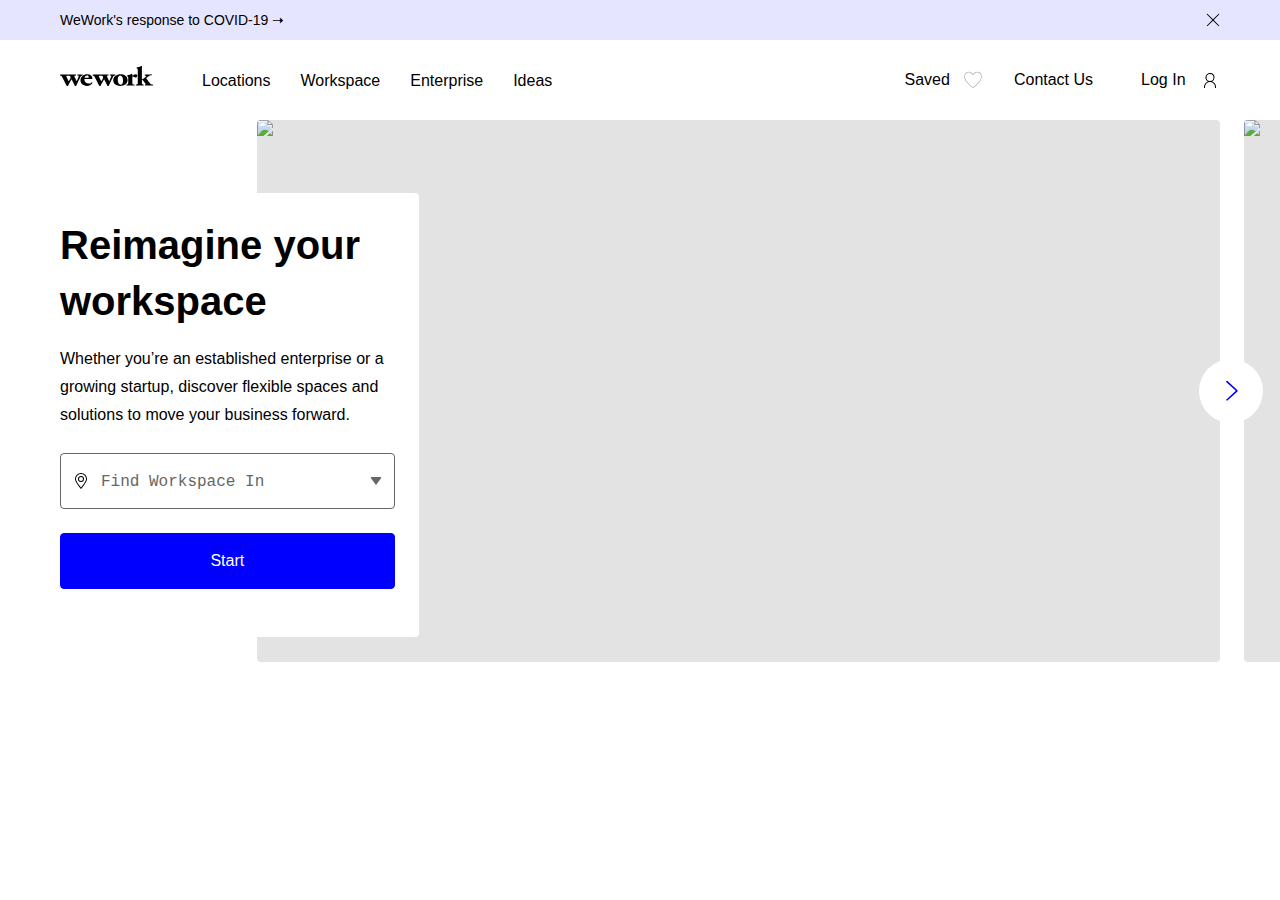
==== WeWork _ Office Space and Workspace Solutions.html @ 67d0de32 "Initial Website" ====
<!DOCTYPE html>
<html lang="en" class="page-home" text-direction="ltr">

<head>
  <meta http-equiv="Content-Type" content="text/html; charset=UTF-8">
  <meta name="viewport" content="width=device-width, initial-scale=1">
  <meta httpequiv="content-type" content="text/html">

  <script type="text/javascript" src="./WeWork _ Office Space and Workspace Solutions_files/9c71fe6a53"></script>
  <script type="text/javascript"
    src="./WeWork _ Office Space and Workspace Solutions_files/6667d5d3-56b1-4c5e-81d7-11186b289734(1)"></script>
  <script type="text/javascript" src="./WeWork _ Office Space and Workspace Solutions_files/get"></script>
  <script type="text/javascript" src="./WeWork _ Office Space and Workspace Solutions_files/optout_check"></script>
  <script async=""
    src="./WeWork _ Office Space and Workspace Solutions_files/controltag.js.0631b7d64dbbd3656a8b7368ad227a04"></script>
  <script async="" src="./WeWork _ Office Space and Workspace Solutions_files/insight.beta.min.js.download"></script>
  <script type="text/javascript" async=""
    src="./WeWork _ Office Space and Workspace Solutions_files/cool-2.1.15.min.js.download"></script>
  <script type="text/javascript" async="" src="./WeWork _ Office Space and Workspace Solutions_files/2618.js.download">
  </script>
  <script id="pdst-capture" async="" src="./WeWork _ Office Space and Workspace Solutions_files/ping.min.js.download">
  </script>
  <script type="text/javascript" async=""
    src="./WeWork _ Office Space and Workspace Solutions_files/6si.min.js.download"></script>
  <script async="" src="./WeWork _ Office Space and Workspace Solutions_files/uwt.js.download"></script>
  <script type="text/javascript" async=""
    src="./WeWork _ Office Space and Workspace Solutions_files/tfbnc9qz6.js.download"></script>
  <script type="text/javascript" async=""
    src="./WeWork _ Office Space and Workspace Solutions_files/insight.min.js.download"></script>
  <script type="text/javascript" async="" src="./WeWork _ Office Space and Workspace Solutions_files/f.txt"></script>
  <script type="text/javascript" async="" src="./WeWork _ Office Space and Workspace Solutions_files/f.txt"></script>
  <script async="" src="./WeWork _ Office Space and Workspace Solutions_files/fbevents.js.download"></script>
  <script type="text/javascript" async="" src="./WeWork _ Office Space and Workspace Solutions_files/js"></script>
  <script src="./WeWork _ Office Space and Workspace Solutions_files/nr-1184.min.js.download"></script>
  <script type="text/javascript" async=""
    src="./WeWork _ Office Space and Workspace Solutions_files/analytics.js.download"></script>
  <script async="" src="./WeWork _ Office Space and Workspace Solutions_files/prum.min.js.download"></script>
  <script type="text/javascript" async=""
    src="./WeWork _ Office Space and Workspace Solutions_files/heap-1897198508.js.download"></script>
  <script type="text/javascript" async="" src="./WeWork _ Office Space and Workspace Solutions_files/gtm.js.download">
  </script>
  <script type="text/javascript" async=""
    src="./WeWork _ Office Space and Workspace Solutions_files/analytics.min.js.download"></script>



  <title id="page-title">WeWork | Office Space and Workspace Solutions</title>


  <link rel="preload"
    href="./WeWork _ Office Space and Workspace Solutions_files/vendor.32354454c270b0e93800f8cf5870d78b.css" as="style">
  <link rel="preload"
    href="./WeWork _ Office Space and Workspace Solutions_files/application.147240f4df8afcdceb4a758000ca7f9c.css"
    as="style">

  <link rel="preload" href="./WeWork _ Office Space and Workspace Solutions_files/home.26e03b804525c16b943b.js.download"
    as="script">

  <link rel="preload" href="./WeWork _ Office Space and Workspace Solutions_files/apercu.css" as="style">
  <link rel="stylesheet" href="./WeWork _ Office Space and Workspace Solutions_files/apercu.css">

  <link rel="stylesheet" href="./WeWork _ Office Space and Workspace Solutions_files/apercu_mono.css">

  <link rel="stylesheet"
    href="./WeWork _ Office Space and Workspace Solutions_files/vendor.32354454c270b0e93800f8cf5870d78b.css">
  <link rel="stylesheet"
    href="./WeWork _ Office Space and Workspace Solutions_files/application.147240f4df8afcdceb4a758000ca7f9c.css">




  <link rel="apple-touch-icon" sizes="180x180"
    href="https://www.wework.com/vanilla-assets/images/apple_touch_icon.22b97c05ab8f83925f26fd681780d3c5.png">
  <link rel="icon" type="image/png" sizes="32x32"
    href="https://www.wework.com/vanilla-assets/images/favicon_32x32.f434571ec08481de859935133e6dd69b.png">
  <link rel="icon" type="image/png" sizes="16x16"
    href="https://www.wework.com/vanilla-assets/images/favicon_16x16.325bf6c9ca38a43ed02c94db55ef7b8c.png">
  <link rel="mask-icon"
    href="https://www.wework.com/vanilla-assets/images/safari_pinned_tab.084c7f556baf8566b201d174761d545e.svg"
    color="#000">



  <script>
    (function () {

      function getCountryCode(cb) {

        var xhr = new XMLHttpRequest();

        function handleStateChange() {
          if (xhr.readyState == XMLHttpRequest.DONE) {
            cb(xhr.getResponseHeader('GeoIP-Country-Code') || 'US');
          }
        }

        xhr.open('HEAD', '/');
        xhr.onreadystatechange = handleStateChange;
        xhr.send();
      }

      function getCookieValue(name) {
        var match = document.cookie.match(new RegExp('(^| )' + name + '=([^;]+)'));
        if (match) {
          return match[2];
        }
        return null;
      }

      var userId = getCookieValue('__we_bucket_id') || 'dev';

      var requestId = getCookieValue('__we_request_id') || 'dev_request';

      window.analyticsGlobals = window.analyticsGlobals || {};
      window.analyticsGlobals.userId = userId;
      window.analyticsGlobals.requestId = requestId;
      window.analyticsGlobals.appVersion = "7.0.0";

      var base64SegmentKey = window.btoa("h9Z4ewnWf83L60TdwjeJcDW8mFBKnbZO:");

      var countryCode = 'US';

      var makeSegmentTrackCall = function (data) {
        var payload = data || {};

        var url = 'https://api.segment.io/v1/track';

        payload.timestamp = (new Date()).toISOString();

        payload.integrations = {
          Heap: true,
        }

        if (payload.properties) {
          payload.properties.app_version = "7.0.0";
          payload.properties.app_name = "vanilla";
          payload.properties.path = window.location.pathname;
          payload.properties.url = window.location.href;
          payload.properties.experiments =
            "&#x3D;control; select1_2&#x3D;2; buildings_near_me&#x3D;2; buttonColor&#x3D;2; dynamicProduct&#x3D;2; enterprisePageUpdates&#x3D;2; hidePricingSection&#x3D;2; howTomorrowWorks&#x3D;2; interactiveFloorplan&#x3D;control; marketHeader&#x3D;2; marketPageVsOfficeSpacePage&#x3D;2; marketing_assets&#x3D;2; newCheckoutWeMembership&#x3D;2; newCheckoutFlowMaintenance&#x3D;1; newSearchCards&#x3D;1; onDemandLink&#x3D;2; productDetailsPages&#x3D;1; saveButton&#x3D;2; searchPage&#x3D;2; self_serve&#x3D;2; siloPageLinking&#x3D;2; stickerShock&#x3D;control; vanillaSelfServe&#x3D;2; virtual_tour_engagement_v2&#x3D;1";
          payload.properties.request_id = requestId;
          payload.properties.device_type = "Desktop";
          payload.properties.country_code = countryCode;
        }

        payload.userId = userId;

        var xhr = new XMLHttpRequest();

        function handleStateChange() {
          if (xhr.readyState == XMLHttpRequest.DONE) {
            if (xhr.status === 200) {
              // success
            } else {
              // failure
            }
          }
        }

        xhr.open('POST', url);
        xhr.setRequestHeader('Content-Type', 'application/json;charset=UTF-8');
        xhr.setRequestHeader('Authorization', 'Basic ' + base64SegmentKey);
        xhr.onreadystatechange = handleStateChange;
        xhr.send(JSON.stringify(payload));
      }

      var perfTiming = window.performance.timing;

      function makeTimingCalls(country) {
        countryCode = country;

        makeSegmentTrackCall({
          event: 'Timing Early',
          properties: {
            timingAppcacheTime: perfTiming.domainLookupStart - perfTiming.fetchStart,
            timingConnectEnd: perfTiming.connectEnd,
            timingConnectStart: perfTiming.connectStart,
            timingConnectTime: perfTiming.connectEnd - perfTiming.connectStart,
            timingDomainLookupEnd: perfTiming.domainLookupEnd,
            timingDomainLookupStart: perfTiming.domainLookupStart,
            timingFetchStart: perfTiming.fetchStart,
            timingLookupDomainTime: perfTiming.domainLookupEnd - perfTiming.domainLookupStart,
            timingNavigationStart: perfTiming.navigationStart,
            timingReadyStart: perfTiming.fetchStart - perfTiming.navigationStart,
            timingRedirectEnd: perfTiming.redirectEnd,
            timingRedirectStart: perfTiming.redirectStart,
            timingRedirectTime: perfTiming.redirectEnd - perfTiming.redirectStart,
            timingRequestStart: perfTiming.requestStart,
            timingRequestTime: perfTiming.responseEnd - perfTiming.requestStart,
            timingResponseEnd: perfTiming.responseEnd,
            timingResponseStart: perfTiming.responseStart,
            timingSecureConnectionStart: perfTiming.secureConnectionStart,
          }
        })

        function handleDocumentLoading() {
          makeSegmentTrackCall({
            event: 'Timing Early',
            properties: {
              timingDomLoading: perfTiming.domLoading,
            }
          });
        }

        function handleDocumentComplete() {
          var domReadyTime = perfTiming.domComplete - perfTiming.domInteractive;
          makeSegmentTrackCall({
            event: 'Timing Early',
            properties: {
              timingDomReadyTime: domReadyTime,
              timingDomComplete: perfTiming.domComplete,
            }
          });
        }

        function handleDocumentInteractive() {
          var initDomTreeTime = perfTiming.domInteractive - perfTiming.responseEnd;
          makeSegmentTrackCall({
            event: 'Timing Early',
            properties: {
              timingDomInteractive: perfTiming.domInteractive,
              timingInitDomTree: initDomTreeTime,
            }
          });
        }

        function handleLoadEvent() {
          makeSegmentTrackCall({
            event: 'Timing Early',
            properties: {
              timingLoadEventStart: perfTiming.loadEventStart,
            }
          });
        }

        function handleLoadEventEnd() {
          var loadTime = perfTiming.loadEventEnd - perfTiming.fetchStart;
          var loadEventTime = perfTiming.loadEventEnd - perfTiming.loadEventStart;
          makeSegmentTrackCall({
            event: 'Timing Early',
            properties: {
              timingLoadTime: loadTime,
              timingLoadEventTime: loadEventTime,
              timingLoadEventEnd: perfTiming.loadEventEnd,
            }
          });
        }

        function handleDOMContentLoaded() {
          makeSegmentTrackCall({
            event: 'Timing Early',
            properties: {
              timingDomContentLoadedEventStart: perfTiming.domContentLoadedEventStart,
            }
          });
          setTimeout(function () {
            makeSegmentTrackCall({
              event: 'Timing Early',
              properties: {
                timingDomContentLoadedEventEnd: perfTiming.domContentLoadedEventEnd,
              }
            });
          })
        }

        function handleUnloadEvent() {
          makeSegmentTrackCall({
            event: 'Timing Early',
            properties: {
              timingUnloadEventStart: perfTiming.unloadEventStart,
            }
          });
        }

        function handleUnloadEventEnd() {
          makeSegmentTrackCall({
            event: 'Timing Early',
            properties: {
              timingUnloadEventEnd: perfTiming.unloadEventEnd,
              timingUnloadEventTime: perfTiming.unloadEventEnd - perfTiming.unloadEventStart,
            }
          });
        }
      }
      getCountryCode(makeTimingCalls);


    })();
  </script>

  <script type="text/javascript">
    ! function () {
      var analytics = window.analytics = window.analytics || [];
      if (!analytics.initialize)
        if (analytics.invoked) window.console && console.error && console.error("Segment snippet included twice.");
        else {
          analytics.invoked = !0;
          analytics.methods = ["trackSubmit", "trackClick", "trackLink", "trackForm", "pageview", "identify", "reset",
            "group", "track", "ready", "alias", "debug", "page", "once", "off", "on"
          ];
          analytics.factory = function (t) {
            return function () {
              var e = Array.prototype.slice.call(arguments);
              e.unshift(t);
              analytics.push(e);
              return analytics
            }
          };
          for (var t = 0; t < analytics.methods.length; t++) {
            var e = analytics.methods[t];
            analytics[e] = analytics.factory(e)
          }
          analytics.load = function (t, e) {
            var n = document.createElement("script");
            n.type = "text/javascript";
            n.async = !0;
            n.src = "https://cdn.segment.com/analytics.js/v1/" + t + "/analytics.min.js";
            var a = document.getElementsByTagName("script")[0];
            a.parentNode.insertBefore(n, a);
            analytics._loadOptions = e
          };
          analytics.SNIPPET_VERSION = "4.1.0";
          analytics.load(window.clientSideInjectionVars.segmentKey);
        }
    }();
  </script>

  <script src="./WeWork _ Office Space and Workspace Solutions_files/index.js.download" defer=""></script>
  <script src="./WeWork _ Office Space and Workspace Solutions_files/home.26e03b804525c16b943b.js.download" defer="">
  </script>


  <script async="" src="./WeWork _ Office Space and Workspace Solutions_files/hotjar-10122.js.download"></script>
  <script charset="utf-8"
    src="./WeWork _ Office Space and Workspace Solutions_files/vendors_access-memberships-main_acquisition-main_all_access-main_awareness-main_brokers-main_buildin_2b76c9bf.9b8f73af91b6877f72cd.chunk.js.download">
  </script>
  <script charset="utf-8"
    src="./WeWork _ Office Space and Workspace Solutions_files/vendors_all_access-main_building-main_enterprise-main_home-main_host-event-main_mission-main_partner_05687d31.d1c18319952462d97566.chunk.js.download">
  </script>
  <script charset="utf-8"
    src="./WeWork _ Office Space and Workspace Solutions_files/vendors_checkout-main_home-main.c6950e7253cf067a41c6.chunk.js.download">
  </script>
  <script charset="utf-8"
    src="./WeWork _ Office Space and Workspace Solutions_files/access-memberships-main_acquisition-main_all_access-main_awareness-main_brokers-main_coming-soon-mai_8ed1ce08.7fc1d2dc5c2920be425a.chunk.js.download">
  </script>
  <script charset="utf-8"
    src="./WeWork _ Office Space and Workspace Solutions_files/home-main.dc56dd9d2d0e8a388609.chunk.js.download">
  </script>
  <script async="" src="./WeWork _ Office Space and Workspace Solutions_files/modules.5d1cad31427a09b055ed.js.download"
    charset="utf-8"></script>






  <script src="./WeWork _ Office Space and Workspace Solutions_files/f(1).txt"></script>
  <script src="./WeWork _ Office Space and Workspace Solutions_files/f(2).txt"></script>

</head>

<body class="js-ray-enable-accessibility" data-new-gr-c-s-check-loaded="14.990.0" data-gr-ext-installed="">
  <div class="wework-alerts-container">
    <div class="wework-page-alert hidden" id="36kwQsGgwJl7eWsm4eTJX8">
      <div class="ray-page-container">
        <div class="ray-grid inner">
          <div
            class="ray-grid__cell--span-11-desktop ray-grid__cell--span-7-tablet ray-grid__cell--span-3-phone copy-wrapper">
            <a class="wework-alert-copy sl_norewrite ray-text--body-small"
              href="https://www.wework.com/info/wework-response-to-coronavirus-covid-19/" target="_blank">WeWork's
              response to COVID-19</a>
          </div>
          <div
            class="ray-grid__cell--span-1-desktop ray-grid__cell--span-1-tablet ray-grid__cell--span-1-phone  exit-wrapper">
            <div class="wework-page-alert-exit">
              <!--?xml version="1.0" encoding="UTF-8"?-->
              <svg width="14px" height="14px" viewBox="0 0 14 14" version="1.1" xmlns="http://www.w3.org/2000/svg"
                xmlns:xlink="http://www.w3.org/1999/xlink">
                <!-- Generator: Sketch 63.1 (92452) - https://sketch.com -->
                <title>Budicon-Outline/Interface/cross-ui</title>
                <desc>Created with Sketch.</desc>
                <g id="Page-1" stroke="none" stroke-width="1" fill="none" fill-rule="evenodd">
                  <g id="Homepage_Desktop_1440_Banner" transform="translate(-1357.000000, -13.000000)" fill="#000000"
                    fill-rule="nonzero">
                    <g id="Budicon-Outline/Interface/cross-ui" transform="translate(1352.000000, 8.000000)">
                      <path
                        d="M18.1052702,17.4265502 C18.2871769,17.6148921 18.2845754,17.9142709 18.0994232,18.0994232 C17.9142709,18.2845754 17.6148921,18.2871769 17.4265502,18.1052702 L12.0059102,12.6846302 L6.58527024,18.1052702 C6.39692837,18.2871769 6.09754954,18.2845754 5.91239732,18.0994232 C5.7272451,17.9142709 5.72464358,17.6148921 5.90655024,17.4265502 L11.3271902,12.0059102 L5.90655024,6.58527024 C5.78177108,6.46475449 5.73172819,6.28628885 5.7756556,6.11846672 C5.81958301,5.95064459 5.95064459,5.81958301 6.11846672,5.7756556 C6.28628885,5.73172819 6.46475449,5.78177108 6.58527024,5.90655024 L12.0059102,11.3271902 L17.4265502,5.90655024 C17.547066,5.78177108 17.7255316,5.73172819 17.8933538,5.7756556 C18.0611759,5.81958301 18.1922375,5.95064459 18.2361649,6.11846672 C18.2800923,6.28628885 18.2300494,6.46475449 18.1052702,6.58527024 L12.6846302,12.0059102 L18.1052702,17.4265502 Z"
                        id="Shape"></path>
                    </g>
                  </g>
                </g>
              </svg> </div>
          </div>
        </div>
      </div>
    </div>
  </div>
  <nav class="page-nav" dir="ltr">
    <div class="ray-page-container">
      <div class="inner">
        <div class="mobile-menu-toggle-container">
          <div id="mobile-menu-open" class="mobile-menu-toggle" role="button" tabindex="0">
            <svg width="15px" viewBox="0 0 42 30" version="1.1" xmlns="http://www.w3.org/2000/svg"
              aria-labelledby="mobile-icon">
              <title id="mobile-icon">Mobile Icon</title>
              <g id="Page-1" stroke="none" stroke-width="1" fill="none" fill-rule="evenodd" stroke-linecap="square">
                <path d="M2.39583333,3 L39.6041667,3" stroke="#000000" stroke-width="5"></path>
                <path d="M2.39583333,15 L39.6041667,15" stroke="#000000" stroke-width="5"></path>
                <path d="M2.39583333,27 L39.6041667,27" stroke="#000000" stroke-width="5"></path>
              </g>
            </svg>
          </div>
        </div>
        <div class="logo">
          <a href="https://www.wework.com/" class="sl_norewrite"> <svg xmlns="https://www.w3.org/2000/svg" width="94px"
              height="20px" viewBox="0 0 94 20">
              <title>WeWork logo</title>
              <g class="a">
                <g class="b" style="fill:currentColor;">
                  <path
                    d="M7.89163003,9.63464435 C8.46577229,9.63464435 8.96719489,9.65523013 9.41096058,9.73623431 C10.0425924,9.84736402 10.5784083,10.7279498 10.5784083,11.1579079 C10.5784083,11.3774895 10.5784083,11.6221757 10.4822576,11.9779916 C10.3255212,12.5244351 9.25422418,14.4875314 8.80769698,15.2267782 C8.27062585,14.3556485 7.00694384,11.8958159 6.5703748,10.9383264 C6.38075137,10.5358159 6.2843497,10.201841 6.2843497,10.03841 C6.2843497,9.73623431 6.88334551,9.63464435 7.89163003,9.63464435 Z M0.729454301,9.63464435 C1.2652702,9.76786611 1.57832459,9.87916318 2.01815723,10.6674477 C3.56752961,13.5096234 5.11949614,16.6438494 6.62778066,19.7278661 C6.81740409,19.887364 7.03983087,19.9228452 7.36142083,19.9228452 C7.6717974,19.9228452 7.89163003,19.887364 8.0894543,19.7278661 C8.80769698,18.3708787 10.7048518,14.729205 11.5234292,13.3146444 C12.4753957,15.0633473 14.1140568,18.252887 14.7789104,19.7278661 C14.9630945,19.887364 15.1911279,19.9228452 15.5015045,19.9228452 C15.8173204,19.9228452 16.044015,19.887364 16.2266928,19.7278661 C17.5549773,16.8366527 19.0027597,13.8351464 20.4599982,11.0441841 C20.965856,10.03841 21.1854376,9.76786611 22.2281991,9.57414226 L22.6704585,9.49589958 C22.9218392,9.24317992 22.857153,8.64962343 22.5769857,8.53556485 C21.8820903,8.59062762 21.0620066,8.61941423 20.1414208,8.61941423 C19.3531363,8.61941423 18.6002493,8.59062762 17.5549773,8.53556485 C17.2391614,8.64962343 17.2391614,9.30066946 17.4315464,9.49589958 L17.9643497,9.59874477 C18.5068602,9.71012552 18.7554794,9.84736402 18.7554794,9.98610879 C18.7554794,10.1769874 18.6594961,10.5589121 18.4630108,11.0441841 C17.9643497,12.307364 17.4685338,13.6457741 16.7020066,15.2267782 C16.0098727,13.9133891 15.1277807,12.1426778 14.5564836,10.831046 C14.369538,10.3696234 14.3063581,10.201841 14.3063581,9.98610879 C14.3063581,9.84736402 14.7430945,9.71012552 15.4740568,9.57414226 L15.9437639,9.49589958 C16.1717974,9.38460251 16.1964836,8.56861925 15.8503748,8.53556485 C13.8310443,8.59062762 12.2529689,8.61941423 10.262425,8.61941423 L3.88485179,8.61941423 C2.55916141,8.61941423 1.55079321,8.59062762 0.256985682,8.53556485 C-0.0657758246,8.67297071 -0.0657758246,9.27330544 0.152801581,9.49589958 L0.729454301,9.63464435 L0.729454301,9.63464435 Z">
                  </path>
                  <path
                    d="M27.1010042,9.45933054 C28.1696234,9.45933054 28.7740586,10.0554812 28.7740586,10.9579079 C28.7740586,11.2323849 28.7107113,11.507364 28.5541423,11.5856067 C28.2011715,11.7779916 27.6971548,11.8286192 27.2562343,11.8286192 L26.0885356,11.8286192 C25.0734728,11.8286192 24.6366527,11.8095397 24.6366527,11.4221757 C24.6366527,10.5456904 25.7740586,9.45933054 27.1010042,9.45933054 Z M27.0679498,19.8862762 C28.9607531,19.8862762 31.3041004,19.0925523 32.5953975,16.7741423 C32.5953975,16.3093724 32.1159833,16.0885356 31.7727197,16.1395816 C30.9195816,17.4014226 29.7164854,17.5596653 28.8345607,17.5596653 C25.9005021,17.5596653 24.3811715,15.5714644 24.3811715,13.523682 C24.3811715,13.0882845 24.447113,13.0333891 25.1750628,13.0333891 L31.2299582,13.0333891 C32.2162343,13.0333891 32.3701255,12.6516318 32.3701255,12.1338075 C32.3701255,10.0292887 30.6009205,8.20083682 27.3164854,8.20083682 C23.3755649,8.20083682 20.5020921,10.87841 20.5020921,14.3190795 C20.5020921,17.2941423 22.8069456,19.8862762 27.0679498,19.8862762 L27.0679498,19.8862762 Z">
                  </path>
                  <path
                    d="M40.4351611,9.63464435 C41.0118138,9.63464435 41.5132364,9.65523013 41.9570858,9.73623431 C42.5888849,9.84736402 43.1245335,10.7279498 43.1245335,11.1579079 C43.1245335,11.3774895 43.1245335,11.6221757 43.0310607,11.9779916 C42.8689686,12.5244351 41.7977552,14.4875314 41.3580899,15.2267782 C40.8154958,14.3556485 39.5570858,11.8958159 39.1164163,10.9383264 C38.9296381,10.5358159 38.8306422,10.201841 38.8306422,10.03841 C38.8306422,9.73623431 39.4267092,9.63464435 40.4351611,9.63464435 Z M33.2729017,9.63464435 C33.8143242,9.76786611 34.1247845,9.87916318 34.5667929,10.6674477 C36.1107259,13.5096234 37.665956,16.6438494 39.1769184,19.7278661 C39.3690523,19.887364 39.5888849,19.9228452 39.9048682,19.9228452 C40.2178389,19.9228452 40.4351611,19.887364 40.6288012,19.7278661 C41.3580899,18.3708787 43.2481318,14.729205 44.0723159,13.3146444 C45.0216046,15.0633473 46.6561653,18.252887 47.3208514,19.7278661 C47.5118975,19.887364 47.7303075,19.9228452 48.0445335,19.9228452 C48.3635293,19.9228452 48.5862071,19.887364 48.7729853,19.7278661 C50.1010188,16.8366527 51.553069,13.8351464 53.0077971,11.0441841 C53.5131527,10.03841 53.7306422,9.76786611 54.7716464,9.57414226 L55.2177552,9.49589958 C55.4667929,9.24317992 55.4006004,8.64962343 55.1205167,8.53556485 C54.4226924,8.59062762 53.6065418,8.61941423 52.6874623,8.61941423 C51.8963326,8.61941423 51.1441987,8.59062762 50.1010188,8.53556485 C49.7811025,8.64962343 49.7811025,9.30066946 49.9748263,9.49589958 L50.5108096,9.59874477 C51.0490523,9.71012552 51.2989268,9.84736402 51.2989268,9.98610879 C51.2989268,10.1769874 51.2041987,10.5589121 51.0175042,11.0441841 C50.5108096,12.307364 50.0050355,13.6457741 49.245454,15.2267782 C48.5529853,13.9133891 47.6710607,12.1426778 47.1025251,10.831046 C46.9114791,10.3696234 46.8483828,10.201841 46.8483828,9.98610879 C46.8483828,9.84736402 47.2867092,9.71012552 48.0173368,9.57414226 L48.4872113,9.49589958 C48.7098891,9.38460251 48.7426924,8.56861925 48.3938222,8.53556485 C46.3758305,8.59062762 44.7923159,8.61941423 42.8058724,8.61941423 L36.4282991,8.61941423 C35.1082991,8.61941423 34.0942406,8.59062762 32.800433,8.53556485 C32.4872113,8.67297071 32.4872113,9.27330544 32.7070439,9.49589958 L33.2729017,9.63464435 L33.2729017,9.63464435 Z">
                  </path>
                  <path
                    d="M60.3017804,9.45933054 C62.0954206,9.45933054 62.9803578,11.7477824 63.0145001,14.3999163 C63.0417804,16.8575732 62.4386842,18.6313808 60.6381821,18.6313808 C58.8150858,18.6313808 57.7688934,16.5251046 57.7688934,13.6628452 C57.7688934,10.6913808 58.9110691,9.45933054 60.3017804,9.45933054 Z M60.3017804,19.8862762 C64.1796047,19.8862762 67.5610273,18.0044351 67.5610273,14.0129707 C67.5610273,10.165272 64.2093955,8.20083682 60.486885,8.20083682 C56.7603578,8.20083682 53.1917386,10.3561506 53.2219478,14.2628452 C53.2591026,18.0265272 56.5377637,19.8862762 60.3017804,19.8862762 L60.3017804,19.8862762 Z">
                  </path>
                  <path
                    d="M72.9409338,10.5143933 C73.1349924,10.5143933 73.4147413,10.5433473 74.1375865,11.059749 C74.5426075,11.3908787 74.9230259,11.5543096 75.3678794,11.5543096 C76.3764987,11.5543096 77.3914778,11.0364017 77.3914778,9.77949791 C77.3914778,8.74803347 76.5069589,8.16953975 75.6484652,8.16953975 C74.3268752,8.16953975 73.4147413,9.06945607 72.556666,9.53087866 C72.3062895,9.48008368 72.2414359,9.39782427 72.2414359,9.20543933 C72.2414359,8.9609205 72.3062895,8.58175732 72.363779,8.03104603 C72.2414359,7.86887029 72.0469589,7.78242678 71.803528,7.78242678 C70.8213522,8.33606695 68.6442811,9.06945607 67.1869589,9.42803347 C66.9673773,9.58736402 66.9673773,10.0804184 67.1869589,10.2451046 L67.6374192,10.491046 C68.2335698,10.8194142 68.2335698,11.1449372 68.2335698,12.2394979 L68.2335698,16.3589958 C68.2335698,18.2684519 68.1068752,18.514477 67.0632769,18.6000837 L66.4628585,18.6501255 C66.2086326,18.8140586 66.2086326,19.4456067 66.4960803,19.6094561 C67.5397623,19.5502092 68.9287162,19.5264435 70.2226075,19.5264435 C71.7031932,19.5264435 72.9694694,19.5502092 74.4864568,19.6094561 C74.7704736,19.4456067 74.7704736,18.8140586 74.5149924,18.6501255 L73.5055363,18.5736402 C72.4631932,18.4867782 72.3353271,18.2684519 72.3353271,16.3589958 L72.3353271,12.1560669 C72.3353271,11.1203347 72.4956619,10.5143933 72.9409338,10.5143933">
                  </path>
                  <path
                    d="M85.3281569,18.5590795 L84.9189519,18.6446862 C84.6628849,18.8901255 84.7248096,19.46 85.0419644,19.5948117 C85.9264833,19.5411715 87.0587008,19.5148954 88.9298305,19.5148954 C90.7607929,19.5148954 91.9256464,19.5411715 92.9022155,19.5948117 C93.2193703,19.4902092 93.2838054,18.8339749 93.0269017,18.6446862 L92.5582824,18.5590795 C91.7390356,18.4241841 91.1398724,18.2832636 90.6971946,17.9343933 C89.9038891,17.3074477 87.1248096,13.5918828 86.564977,12.7185774 C86.4017971,12.5011715 86.3348515,12.3389958 86.3348515,12.2543096 C86.3348515,12.1743096 86.3683243,12.0657741 86.523136,11.8984937 C86.9666506,11.5206695 87.448659,11.1043515 88.6444749,10.3132218 C89.4930105,9.74460251 90.1616297,9.47263598 90.7607929,9.36133891 L91.7666506,9.16895397 C91.992592,8.95598326 91.9624665,8.34627615 91.639454,8.21414226 C89.7808766,8.46167364 87.1591192,8.59615063 85.6729268,8.59615063 L84.9189519,8.59615063 C84.6043075,8.71029289 84.5683243,9.30619247 84.8528431,9.55087866 L85.6453117,9.66502092 C85.9264833,9.68686192 86.2411276,9.79531381 86.2411276,9.93414226 C86.2411276,10.0988285 86.0888264,10.3969038 85.4846423,11.0209205 L84.1633033,12.3666946 C83.5287427,12.9917992 82.8664833,13.1292887 82.3294958,13.1292887 C81.9858138,13.1292887 81.8842238,13.0466946 81.8842238,12.7462762 L81.8842238,4.17732218 C81.8842238,2.45481172 81.9240565,1.30644351 81.9858138,0.189539749 C81.8622155,0.0494560669 81.6343494,0 81.4458975,0 C79.83209,0.594811715 77.9105,1.25690377 76.6179477,1.52343096 C76.3940146,1.69112971 76.3940146,2.1841841 76.6179477,2.33941423 L77.1535125,2.61958159 C77.7825502,2.94786611 77.7825502,3.2474477 77.7825502,4.34485356 L77.7825502,16.3486192 C77.7825502,18.258159 77.6563577,18.4777406 76.5146004,18.591046 L75.9158556,18.6446862 C75.6659812,18.8050209 75.6659812,19.4353138 75.9474038,19.5948117 C77.0532615,19.5411715 78.3484079,19.5148954 79.8005418,19.5148954 C81.2551862,19.5148954 82.5789519,19.5411715 83.594433,19.5948117 C83.8737636,19.4353138 83.8737636,18.8050209 83.623387,18.6446862 L83.1218807,18.591046 C82.0117552,18.4777406 81.8842238,18.258159 81.8842238,16.3486192 L81.8842238,14.7681172 C81.8842238,14.2459414 82.0438054,14.1128033 82.2621318,14.1128033 C82.5789519,14.1128033 82.8331778,14.2238494 83.0575293,14.5152301 L85.2955209,17.4696234 C85.5490774,17.7938075 85.8310858,18.2296234 85.8310858,18.3476151 C85.8310858,18.449205 85.6453117,18.500251 85.3281569,18.5590795">
                  </path>
                </g>
              </g>
            </svg></a> </div>
        <div class="menu-wrapper">
          <div class="ray-page-container mobile-menu-item">
            <div class="mobile-menu-header">
              <div class="mobile-menu-toggle-container">
                <div class="mobile-menu-toggle mobile-menu-close" id="mobile-menu-close" role="button" tabindex="0">
                  <svg xmlns="http://www.w3.org/2000/svg" viewBox="0 0 25 25" aria-labelledby="close-icon">
                    <title id="close-icon">Close</title>
                    <g>
                      <path
                        d="M18.8535,17.1465a.5.5,0,0,1-.707.707L12.5,12.207,6.8535,17.8535a.5.5,0,0,1-.707-.707L11.793,11.5,6.1465,5.8535a.5.5,0,1,1,.707-.707L12.5,10.793l5.6465-5.6465a.5.5,0,1,1,.707.707L13.207,11.5Z">
                      </path>
                    </g>
                  </svg> </div>
              </div>
            </div>
          </div>

          <div class="menu-items-list">
            <ul class="menu">
              <li class="item mobile-menu-item">
                <a href="https://www.wework.com/" class="sl_norewrite">Home</a>
              </li>
              <li class="item">
                <a href="https://www.wework.com/search" class="track-nav-link-click">Locations</a>
              </li>
              <li class="item">
                <a href="https://www.wework.com/workspace" class="track-nav-link-click">Workspace</a>
              </li>
              <li class="item">
                <a href="https://www.wework.com/enterprise" class="track-nav-link-click">Enterprise</a>
              </li>
              <li class="item">
                <a href="https://www.wework.com/ideas" class="track-nav-link-click">Ideas</a>
              </li>
              <li class="item mobile-menu-item">
                <a href="https://www.wework.com/my-saved" class="track-nav-link-click">Saved</a>
              </li>
              <li class="item mobile-menu-item">
                <a href="https://members.wework.com/">Log In</a>
              </li>
            </ul>
          </div>
          <div class="ray-page-container mobile-menu-item">
            <div class="nav-questions">Have questions or need help?</div>
            <a class="support-phone-number" href="tel:1800123365365">1800123365365</a>
          </div>
        </div>

        <div class="saved-link">
          <a href="https://www.wework.com/my-saved" class="track-nav-link-click" aria-label="My saved"> Saved<svg
              id="icon-heart-saved" class="icon heart-icon" width="22px" height="22px" viewBox="0 0 22 22" version="1.1"
              xmlns="http://www.w3.org/2000/svg" xmlns:xlink="http://www.w3.org/1999/xlink" alt="Save">
              <!-- Generator: Sketch 60.1 (88133) - https://sketch.com -->
              <g stroke="none" stroke-width="1" fill="none" fill-rule="evenodd">
                <g transform="translate(-9.000000, -9.000000)" fill="#B0B0B0">
                  <g>
                    <g transform="translate(9.000000, 9.000000)">
                      <g>
                        <path
                          d="M16.28,0.88 C13.90708,0.88 11.997216,2.66376 11.00396,3.82712 C10.018008,2.662088 8.117912,0.88 5.72,0.88 C2.298648,0.88 0,3.355616 0,7.04 C0,13.58456 10.068784,20.473992 10.49752,20.772136 L10.99736,21.12 L11.49896,20.834528 C11.927784,20.5392 22,13.659888 22,7.04 C22,3.355616 19.701352,0.88 16.28,0.88 Z M11,20.049832 C11,20.049832 0.88,13.2 0.88,7.04 C0.88,3.96 2.64,1.76 5.72,1.76 C8.763304,1.76 11,5.28 11,5.28 C11,5.28 13.273304,1.76 16.28,1.76 C19.36,1.76 21.12,3.96 21.12,7.04 C21.12,13.27348 11,20.049832 11,20.049832 L11,20.049832 Z"
                          fill-rule="nonzero"></path>
                      </g>
                    </g>
                  </g>
                </g>
              </g>
            </svg>
          </a> </div>

        <div class="contact-us">
          <a href="https://www.wework.com/contact-us" class="track-nav-link-click" aria-label="Contact Us">Contact
            Us</a>
        </div>

        <div class="nav-login">
          <a class="nav-login-cta" href="https://members.wework.com/">
            <span class="nav-login-cta__text">Log In</span>
            <svg width="16" height="16" viewBox="0 0 16 16" xmlns="http://www.w3.org/2000/svg">
              <title>user</title>
              <path
                d="M11 13.999a5 5 0 1 0-10 0v.999H0v-.999c0-2.536 1.575-4.7 3.798-5.577A4.5 4.5 0 1 1 10.5 4.499a4.498 4.498 0 0 1-2.299 3.923A5.994 5.994 0 0 1 12 13.999v.999h-1v-.999zm-1.5-9.5a3.5 3.5 0 1 0-7 0 3.5 3.5 0 0 0 7 0z">
              </path>
            </svg> </a>
        </div>
      </div>
    </div>
  </nav>
  <div class="notification-card-container hidden">
    <a aria-label="" class="notification-card" role="link" href="https://www.wework.com/">
      <div class="notification-card-image-container">
        <div class="ray-image ray-image--1by1">
          <img src="https://www.wework.com/" alt="card graphic">
        </div>
      </div>

      <div class="notification-card-content">
        <div class="selection-card-content__top">
          <div class="selection-card-product-info-container">
            <div class="notification-card-product-type">Pick up where you left off</div>
            <div class="selection-card-product-description"></div>
            <div class="notification-card-building-name"></div>
          </div>
          <div tabindex="0" class="notification-close-btn-container" role="button">
            <svg viewBox="0 0 14 14" version="1.1" xmlns="http://www.w3.org/2000/svg"
              xmlns:xlink="http://www.w3.org/1999/xlink" aria-labelledby="close-icon" class="notification-close-btn">
              <g stroke="none" stroke-width="1" fill="none" fill-rule="evenodd">
                <g transform="translate(-1405.000000, -101.000000)" fill="#000000" fill-rule="nonzero">
                  <g transform="translate(1057.000000, 88.000000)">
                    <g transform="translate(343.000000, 8.000000)">
                      <path
                        d="M18.1052702,17.4265502 C18.2871769,17.6148921 18.2845754,17.9142709 18.0994232,18.0994232 C17.9142709,18.2845754 17.6148921,18.2871769 17.4265502,18.1052702 L12.0059102,12.6846302 L6.58527024,18.1052702 C6.39692837,18.2871769 6.09754954,18.2845754 5.91239732,18.0994232 C5.7272451,17.9142709 5.72464358,17.6148921 5.90655024,17.4265502 L11.3271902,12.0059102 L5.90655024,6.58527024 C5.78177108,6.46475449 5.73172819,6.28628885 5.7756556,6.11846672 C5.81958301,5.95064459 5.95064459,5.81958301 6.11846672,5.7756556 C6.28628885,5.73172819 6.46475449,5.78177108 6.58527024,5.90655024 L12.0059102,11.3271902 L17.4265502,5.90655024 C17.547066,5.78177108 17.7255316,5.73172819 17.8933538,5.7756556 C18.0611759,5.81958301 18.1922375,5.95064459 18.2361649,6.11846672 C18.2800923,6.28628885 18.2300494,6.46475449 18.1052702,6.58527024 L12.6846302,12.0059102 L18.1052702,17.4265502 Z"
                        id="Shape"></path>
                    </g>
                  </g>
                </g>
              </g>
            </svg> </div>
        </div>
      </div>
    </a>

  </div>
  <div id="home" class="home ray-page-container" dir="ltr">
    <section class="home-hero__section ray-grid">
      <div class="home-hero__mobile-text ray-show-small-mobile ray-grid__cell--span-4 notranslate">
        <h1 class="ray-text--h1">
          Reimagine your workspace
        </h1>
      </div>
      <div
        class="home-hero__left-container ray-grid__cell--span-4-desktop ray-grid__cell--span-6-tablet ray-grid__cell--span-4-phone">
        <div class="ray-show-tablet ray-show-desktop notranslate">
          <h1 class="ray-text--h1">
            Reimagine your workspace
          </h1>
          <p class="ray-text--body">
            Whether you’re an established enterprise or a growing startup, discover flexible spaces and solutions to
            move your business forward.
          </p>
        </div>

        <form class="home-hero__form-segmentation" id="hero-form">
          <div class="ray-form-item">
            <div class="ray-select ray-select--with-icon-left ray-select--has-value"
              id="locations-dropdown-select__container">
              <div class="ray-select__icon--start">
                <svg width="12" height="16" viewBox="0 0 12 16" xmlns="http://www.w3.org/2000/svg">
                  <title>pin</title>
                  <path
                    d="M6 16S0 9.312 0 6a6 6 0 0 1 12 0c0 3.313-6 10-6 10zM6 1a5 5 0 0 0-5 5c0 2.761 5 8.499 5 8.499S11 8.761 11 6a5 5 0 0 0-5-5zm0 8a3 3 0 1 1 0-6 3 3 0 0 1 0 6zm0-5a2 2 0 1 0 0 4 2 2 0 0 0 0-4z">
                  </path>
                </svg>
              </div>
              <label class="ray-select__label" for="locations-dropdown">
                Find Workspace In
              </label>
              <select class="ray-select__input" id="locations-dropdown">
                <option data-ray-placeholder="" disabled="" value="">
                  Choose a location
                </option>
                <optgroup label="United States">
                  <option data-market-path="/l/atlanta--GA">Atlanta
                  </option>
                  <option data-market-path="/l/austin--TX">Austin</option>
                  <option data-market-path="/l/boston--MA">Boston</option>
                  <option data-market-path="/l/boulder">Boulder</option>
                  <option data-market-path="/l/charlotte">Charlotte
                  </option>
                  <option data-market-path="/l/chicago--IL">Chicago
                  </option>
                  <option data-market-path="/l/college-park-md--MD">College
                    Park, MD</option>
                  <option data-market-path="/l/columbus">Columbus</option>
                  <option data-market-path="/l/dallas-fort-worth--TX">
                    Dallas - Fort Worth</option>
                  <option data-market-path="/l/denver--CO">Denver</option>
                  <option data-market-path="/l/detroit--MI">Detroit
                  </option>
                  <option data-market-path="/l/houston--TX">Houston
                  </option>
                  <option data-market-path="/l/kansas-city">Kansas City
                  </option>
                  <option data-market-path="/l/las-vegas">Las Vegas
                  </option>
                  <option data-market-path="/l/los-angeles--CA">Los Angeles
                  </option>
                  <option data-market-path="/l/miami--FL">Miami</option>
                  <option data-market-path="/l/minneapolis">Minneapolis
                  </option>
                  <option data-market-path="/l/nashville">Nashville
                  </option>
                  <option data-market-path="/l/new-york-city--NY">New York
                    City</option>
                  <option data-market-path="/l/orange-county--CA">Orange
                    County</option>
                  <option data-market-path="/l/philadelphia--PA">
                    Philadelphia</option>
                  <option data-market-path="/l/phoenix">Phoenix</option>
                  <option data-market-path="/l/portland--OR">Portland
                  </option>
                  <option data-market-path="/l/raleigh-durham--NC">
                    Raleigh-Durham</option>
                  <option data-market-path="/l/sacramento--CA">Sacramento
                  </option>
                  <option data-market-path="/l/salt-lake-city">Salt Lake
                    City</option>
                  <option data-market-path="/l/san-diego--CA">San Diego
                  </option>
                  <option data-market-path="/l/seattle--WA">Seattle
                  </option>
                  <option data-market-path="/l/sf-bay-area--CA">SF Bay Area
                  </option>
                  <option data-market-path="/l/st-louis">St. Louis</option>
                  <option data-market-path="/l/tampa--FL">Tampa</option>
                  <option data-market-path="/l/washington-DC">Washington,
                    D.C.</option>
                  <option disabled="">──────────</option>
                </optgroup>
                <optgroup label="Argentina">
                  <option data-market-path="/l/buenos-aires">Buenos Aires
                  </option>
                </optgroup>
                <optgroup label="Australia">
                  <option data-market-path="/l/brisbane--QLD">Brisbane
                  </option>
                  <option data-market-path="/l/melbourne">Melbourne
                  </option>
                  <option data-market-path="/l/perth--WA">Perth</option>
                  <option data-market-path="/l/sydney--NSW">Sydney</option>
                </optgroup>
                <optgroup label="Belgium">
                  <option data-market-path="/l/brussels">Brussels</option>
                </optgroup>
                <optgroup label="Brazil">
                  <option data-market-path="/l/belo-horizonte">Belo
                    Horizonte</option>
                  <option data-market-path="/l/brasilia--DF">Brasilia
                  </option>
                  <option data-market-path="/l/porto-alegre">Porto Alegre
                  </option>
                  <option data-market-path="/l/rio-de-janeiro">Rio de
                    Janeiro</option>
                  <option data-market-path="/l/sao-paulo">São Paulo
                  </option>
                </optgroup>
                <optgroup label="Canada">
                  <option data-market-path="/l/calgary">Calgary</option>
                  <option data-market-path="/l/montreal--QC">Montreal
                  </option>
                  <option data-market-path="/l/toronto">Toronto</option>
                  <option data-market-path="/l/vancouver">Vancouver
                  </option>
                </optgroup>
                <optgroup label="Chile">
                  <option data-market-path="/l/santiago-de-chile">Santiago
                    de Chile</option>
                </optgroup>
                <optgroup label="Colombia">
                  <option data-market-path="/l/barranquilla">Barranquilla
                  </option>
                  <option data-market-path="/l/bogota">Bogotá</option>
                  <option data-market-path="/l/medellin">Medellín</option>
                </optgroup>
                <optgroup label="Costa Rica">
                  <option data-market-path="/l/san-jose--costa-rica">San
                    José</option>
                </optgroup>
                <optgroup label="Czech Republic">
                  <option data-market-path="/l/prague">Prague</option>
                </optgroup>
                <optgroup label="France">
                  <option data-market-path="/l/paris">Paris</option>
                </optgroup>
                <optgroup label="Germany">
                  <option data-market-path="/l/berlin">Berlin</option>
                  <option data-market-path="/l/cologne">Cologne</option>
                  <option data-market-path="/l/frankfurt">Frankfurt
                  </option>
                  <option data-market-path="/l/hamburg">Hamburg</option>
                  <option data-market-path="/l/munich">Munich</option>
                </optgroup>
                <optgroup label="Greater China">
                  <option data-market-path="/l/beijing">Beijing</option>
                  <option data-market-path="/l/chengdu">Chengdu</option>
                  <option data-market-path="/l/guangzhou">Guangzhou
                  </option>
                  <option data-market-path="/l/hangzhou">Hangzhou</option>
                  <option data-market-path="/l/hong-kong">Hong Kong
                  </option>
                  <option data-market-path="/l/nanjing">Nanjing</option>
                  <option data-market-path="/l/shanghai--31">Shanghai
                  </option>
                  <option data-market-path="/l/shenzhen">Shenzhen</option>
                  <option data-market-path="/l/suzhou">Suzhou</option>
                  <option data-market-path="/l/taipei--TPE">Taipei</option>
                  <option data-market-path="/l/wuhan">Wuhan</option>
                  <option data-market-path="/l/xi-an">Xi'An</option>
                </optgroup>
                <optgroup label="India">
                  <option data-market-path="/l/bengaluru--Karnataka">
                    Bengaluru</option>
                  <option data-market-path="/l/gurugram--HR">Gurugram
                  </option>
                  <option data-market-path="/l/hyderabad">Hyderabad
                  </option>
                  <option data-market-path="/l/mumbai">Mumbai</option>
                  <option data-market-path="/l/ncr-delhi">NCR Delhi
                  </option>
                  <option data-market-path="/l/pune">Pune</option>
                </optgroup>
                <optgroup label="Indonesia">
                  <option data-market-path="/l/jakarta">Jakarta</option>
                </optgroup>
                <optgroup label="Ireland">
                  <option data-market-path="/l/dublin">Dublin</option>
                </optgroup>
                <optgroup label="Israel">
                  <option data-market-path="/l/be-er-sheva--israel">Be'er
                    Sheva</option>
                  <option data-market-path="/l/haifa--israel">Haifa
                  </option>
                  <option data-market-path="/l/herzliya--israel">Herzliya
                  </option>
                  <option data-market-path="/l/jerusalem--israel">Jerusalem
                  </option>
                  <option data-market-path="/l/petah-tikva--israel">Petah
                    Tikva</option>
                  <option data-market-path="/l/tel-aviv--israel">Tel Aviv
                  </option>
                </optgroup>
                <optgroup label="Italy">
                  <option data-market-path="/l/milan">Milan</option>
                </optgroup>
                <optgroup label="Japan">
                  <option data-market-path="/l/fukuoka">Fukuoka</option>
                  <option data-market-path="/l/kobe">Kobe</option>
                  <option data-market-path="/l/nagoya">Nagoya</option>
                  <option data-market-path="/l/osaka">Osaka</option>
                  <option data-market-path="/l/sendai-d440a588-7f29-494e-8bee-84ba5e85f95d">Sendai</option>
                  <option data-market-path="/l/tokyo">Tokyo</option>
                  <option data-market-path="/l/yokohama">Yokohama</option>
                </optgroup>
                <optgroup label="Malaysia">
                  <option data-market-path="/l/kuala-lumpur">Kuala Lumpur
                  </option>
                </optgroup>
                <optgroup label="Mexico">
                  <option data-market-path="/l/guadalajara">Guadalajara
                  </option>
                  <option data-market-path="/l/mexico-city--DIF">Mexico
                    City</option>
                  <option data-market-path="/l/monterrey">Monterrey
                  </option>
                </optgroup>
                <optgroup label="Netherlands">
                  <option data-market-path="/l/amsterdam">Amsterdam
                  </option>
                </optgroup>
                <optgroup label="Norway">
                  <option data-market-path="/l/oslo">Oslo</option>
                </optgroup>
                <optgroup label="Peru">
                  <option data-market-path="/l/lima">Lima</option>
                </optgroup>
                <optgroup label="Philippines">
                  <option data-market-path="/l/manila">Manila</option>
                </optgroup>
                <optgroup label="Poland">
                  <option data-market-path="/l/warsaw">Warsaw</option>
                </optgroup>
                <optgroup label="Russia">
                  <option data-market-path="/l/moscow">Moscow</option>
                </optgroup>
                <optgroup label="Singapore">
                  <option data-market-path="/l/singapore">Singapore
                  </option>
                </optgroup>
                <optgroup label="South Africa">
                  <option data-market-path="/l/cape-town">Cape Town
                  </option>
                  <option data-market-path="/l/johannesburg--GP">
                    Johannesburg</option>
                </optgroup>
                <optgroup label="South Korea">
                  <option data-market-path="/l/busan">Busan</option>
                  <option data-market-path="/l/seoul">Seoul</option>
                </optgroup>
                <optgroup label="Spain">
                  <option data-market-path="/l/barcelona">Barcelona
                  </option>
                  <option data-market-path="/l/madrid">Madrid</option>
                </optgroup>
                <optgroup label="Sweden">
                  <option data-market-path="/l/stockholm">Stockholm
                  </option>
                </optgroup>
                <optgroup label="Thailand">
                  <option data-market-path="/l/bangkok">Bangkok</option>
                </optgroup>
                <optgroup label="United Arab Emirates">
                  <option data-market-path="/l/abu-dhabi">Abu Dhabi
                  </option>
                  <option data-market-path="/l/dubai">Dubai</option>
                </optgroup>
                <optgroup label="United Kingdom">
                  <option data-market-path="/l/birmingham">Birmingham
                  </option>
                  <option data-market-path="/l/cambridge">Cambridge
                  </option>
                  <option data-market-path="/l/edinburgh">Edinburgh
                  </option>
                  <option data-market-path="/l/london">London</option>
                  <option data-market-path="/l/manchester">Manchester
                  </option>
                </optgroup>
                <optgroup label="Vietnam">
                  <option data-market-path="/l/ho-chi-minh-city">Ho Chi
                    Minh City</option>
                </optgroup>
              </select>
            </div>
          </div>
          <div class="home-hero__capacity-select ray-form-item">
            <button type="button" id="open-wizard-btn"
              class="home-hero__button home-hero__button--full-width ray-button ray-button--primary">
              Start
            </button>
          </div>
        </form>
      </div>

      <div
        class="home-hero__right-container ray-grid__cell--span-10-desktop ray-grid__cell--span-8-tablet ray-grid__cell--span-4-phone notranslate">
        <div id="" class="home-hero__glide glide glide--ltr glide--slider glide--swipeable we-glide-slider--active"
          data-name="homepage main slider">
          <div class="we-glide-touch-event-interceptor">
            <div data-glide-el="track" class="glide__track">
              <ul class="glide__slides"
                style="transition: transform 0ms cubic-bezier(0.165, 0.84, 0.44, 1) 0s; width: 5576px; transform: translate3d(0px, 0px, 0px);">
                <li class="glide__slide glide__slide--active" style="width: 1096px; margin-right: 12px;">
                  <div class="ray-image ray-image--16by9">
                    <img sizes="(min-width: 1195px) 1096px,
      (min-width: 600px) 90vw,
      90vw" srcset="https://ctfassets.imgix.net/vh7r69kgcki3/eXWPjvkhJLHlYF4UXJUwq/c73e6f86bf8a266e498c67ed657630d6/Web_150DPI-191017_20_Level28_View_2771.jpg?auto=format%20compress&amp;fit=crop&amp;q=50&amp;w=150&amp;h=84 150w,
      https://ctfassets.imgix.net/vh7r69kgcki3/eXWPjvkhJLHlYF4UXJUwq/c73e6f86bf8a266e498c67ed657630d6/Web_150DPI-191017_20_Level28_View_2771.jpg?auto=format%20compress&amp;fit=crop&amp;q=50&amp;w=300&amp;h=169 300w,
      https://ctfassets.imgix.net/vh7r69kgcki3/eXWPjvkhJLHlYF4UXJUwq/c73e6f86bf8a266e498c67ed657630d6/Web_150DPI-191017_20_Level28_View_2771.jpg?auto=format%20compress&amp;fit=crop&amp;q=50&amp;w=450&amp;h=253 450w,
      https://ctfassets.imgix.net/vh7r69kgcki3/eXWPjvkhJLHlYF4UXJUwq/c73e6f86bf8a266e498c67ed657630d6/Web_150DPI-191017_20_Level28_View_2771.jpg?auto=format%20compress&amp;fit=crop&amp;q=50&amp;w=600&amp;h=338 600w,
      https://ctfassets.imgix.net/vh7r69kgcki3/eXWPjvkhJLHlYF4UXJUwq/c73e6f86bf8a266e498c67ed657630d6/Web_150DPI-191017_20_Level28_View_2771.jpg?auto=format%20compress&amp;fit=crop&amp;q=50&amp;w=750&amp;h=422 750w,
      https://ctfassets.imgix.net/vh7r69kgcki3/eXWPjvkhJLHlYF4UXJUwq/c73e6f86bf8a266e498c67ed657630d6/Web_150DPI-191017_20_Level28_View_2771.jpg?auto=format%20compress&amp;fit=crop&amp;q=50&amp;w=900&amp;h=506 900w,
      https://ctfassets.imgix.net/vh7r69kgcki3/eXWPjvkhJLHlYF4UXJUwq/c73e6f86bf8a266e498c67ed657630d6/Web_150DPI-191017_20_Level28_View_2771.jpg?auto=format%20compress&amp;fit=crop&amp;q=50&amp;w=1050&amp;h=591 1050w,
      https://ctfassets.imgix.net/vh7r69kgcki3/eXWPjvkhJLHlYF4UXJUwq/c73e6f86bf8a266e498c67ed657630d6/Web_150DPI-191017_20_Level28_View_2771.jpg?auto=format%20compress&amp;fit=crop&amp;q=50&amp;w=1200&amp;h=675 1200w,
      https://ctfassets.imgix.net/vh7r69kgcki3/eXWPjvkhJLHlYF4UXJUwq/c73e6f86bf8a266e498c67ed657630d6/Web_150DPI-191017_20_Level28_View_2771.jpg?auto=format%20compress&amp;fit=crop&amp;q=50&amp;w=1350&amp;h=759 1350w,
      https://ctfassets.imgix.net/vh7r69kgcki3/eXWPjvkhJLHlYF4UXJUwq/c73e6f86bf8a266e498c67ed657630d6/Web_150DPI-191017_20_Level28_View_2771.jpg?auto=format%20compress&amp;fit=crop&amp;q=50&amp;w=1500&amp;h=844 1500w,
      https://ctfassets.imgix.net/vh7r69kgcki3/eXWPjvkhJLHlYF4UXJUwq/c73e6f86bf8a266e498c67ed657630d6/Web_150DPI-191017_20_Level28_View_2771.jpg?auto=format%20compress&amp;fit=crop&amp;q=50&amp;w=1650&amp;h=928 1650w,
      https://ctfassets.imgix.net/vh7r69kgcki3/eXWPjvkhJLHlYF4UXJUwq/c73e6f86bf8a266e498c67ed657630d6/Web_150DPI-191017_20_Level28_View_2771.jpg?auto=format%20compress&amp;fit=crop&amp;q=50&amp;w=1800&amp;h=1013 1800w,
      https://ctfassets.imgix.net/vh7r69kgcki3/eXWPjvkhJLHlYF4UXJUwq/c73e6f86bf8a266e498c67ed657630d6/Web_150DPI-191017_20_Level28_View_2771.jpg?auto=format%20compress&amp;fit=crop&amp;q=50&amp;w=1950&amp;h=1097 1950w,
      https://ctfassets.imgix.net/vh7r69kgcki3/eXWPjvkhJLHlYF4UXJUwq/c73e6f86bf8a266e498c67ed657630d6/Web_150DPI-191017_20_Level28_View_2771.jpg?auto=format%20compress&amp;fit=crop&amp;q=50&amp;w=2100&amp;h=1181 2100w,
      https://ctfassets.imgix.net/vh7r69kgcki3/eXWPjvkhJLHlYF4UXJUwq/c73e6f86bf8a266e498c67ed657630d6/Web_150DPI-191017_20_Level28_View_2771.jpg?auto=format%20compress&amp;fit=crop&amp;q=50&amp;w=2250&amp;h=1266 2250w,
      https://ctfassets.imgix.net/vh7r69kgcki3/eXWPjvkhJLHlYF4UXJUwq/c73e6f86bf8a266e498c67ed657630d6/Web_150DPI-191017_20_Level28_View_2771.jpg?auto=format%20compress&amp;fit=crop&amp;q=50&amp;w=2400&amp;h=1350 2400w,
      https://ctfassets.imgix.net/vh7r69kgcki3/eXWPjvkhJLHlYF4UXJUwq/c73e6f86bf8a266e498c67ed657630d6/Web_150DPI-191017_20_Level28_View_2771.jpg?auto=format%20compress&amp;fit=crop&amp;q=50&amp;w=2550&amp;h=1434 2550w,
      https://ctfassets.imgix.net/vh7r69kgcki3/eXWPjvkhJLHlYF4UXJUwq/c73e6f86bf8a266e498c67ed657630d6/Web_150DPI-191017_20_Level28_View_2771.jpg?auto=format%20compress&amp;fit=crop&amp;q=50&amp;w=2700&amp;h=1519 2700w,
      https://ctfassets.imgix.net/vh7r69kgcki3/eXWPjvkhJLHlYF4UXJUwq/c73e6f86bf8a266e498c67ed657630d6/Web_150DPI-191017_20_Level28_View_2771.jpg?auto=format%20compress&amp;fit=crop&amp;q=50&amp;w=2850&amp;h=1603 2850w,
      https://ctfassets.imgix.net/vh7r69kgcki3/eXWPjvkhJLHlYF4UXJUwq/c73e6f86bf8a266e498c67ed657630d6/Web_150DPI-191017_20_Level28_View_2771.jpg?auto=format%20compress&amp;fit=crop&amp;q=50&amp;w=3000&amp;h=1688 3000w"
                      src="./WeWork _ Office Space and Workspace Solutions_files/Web_150DPI-191017_20_Level28_View_2771.jpg"
                      alt="homepage hero 1">
                  </div>

                </li>
                <li class="glide__slide" style="width: 1096px; margin-left: 12px; margin-right: 12px;">
                  <div class="ray-image ray-image--16by9">
                    <img sizes="(min-width: 1195px) 1096px,
      (min-width: 600px) 90vw,
      90vw" srcset="https://ctfassets.imgix.net/vh7r69kgcki3/4Dab4DLfemWorHT001bYeT/48e0fcce77e685917954583e535d0743/Web_150DPI-20150207_WeWork_Covid_Response_366.jpg?auto=format%20compress&amp;fit=crop&amp;q=50&amp;w=150&amp;h=84 150w,
      https://ctfassets.imgix.net/vh7r69kgcki3/4Dab4DLfemWorHT001bYeT/48e0fcce77e685917954583e535d0743/Web_150DPI-20150207_WeWork_Covid_Response_366.jpg?auto=format%20compress&amp;fit=crop&amp;q=50&amp;w=300&amp;h=169 300w,
      https://ctfassets.imgix.net/vh7r69kgcki3/4Dab4DLfemWorHT001bYeT/48e0fcce77e685917954583e535d0743/Web_150DPI-20150207_WeWork_Covid_Response_366.jpg?auto=format%20compress&amp;fit=crop&amp;q=50&amp;w=450&amp;h=253 450w,
      https://ctfassets.imgix.net/vh7r69kgcki3/4Dab4DLfemWorHT001bYeT/48e0fcce77e685917954583e535d0743/Web_150DPI-20150207_WeWork_Covid_Response_366.jpg?auto=format%20compress&amp;fit=crop&amp;q=50&amp;w=600&amp;h=338 600w,
      https://ctfassets.imgix.net/vh7r69kgcki3/4Dab4DLfemWorHT001bYeT/48e0fcce77e685917954583e535d0743/Web_150DPI-20150207_WeWork_Covid_Response_366.jpg?auto=format%20compress&amp;fit=crop&amp;q=50&amp;w=750&amp;h=422 750w,
      https://ctfassets.imgix.net/vh7r69kgcki3/4Dab4DLfemWorHT001bYeT/48e0fcce77e685917954583e535d0743/Web_150DPI-20150207_WeWork_Covid_Response_366.jpg?auto=format%20compress&amp;fit=crop&amp;q=50&amp;w=900&amp;h=506 900w,
      https://ctfassets.imgix.net/vh7r69kgcki3/4Dab4DLfemWorHT001bYeT/48e0fcce77e685917954583e535d0743/Web_150DPI-20150207_WeWork_Covid_Response_366.jpg?auto=format%20compress&amp;fit=crop&amp;q=50&amp;w=1050&amp;h=591 1050w,
      https://ctfassets.imgix.net/vh7r69kgcki3/4Dab4DLfemWorHT001bYeT/48e0fcce77e685917954583e535d0743/Web_150DPI-20150207_WeWork_Covid_Response_366.jpg?auto=format%20compress&amp;fit=crop&amp;q=50&amp;w=1200&amp;h=675 1200w,
      https://ctfassets.imgix.net/vh7r69kgcki3/4Dab4DLfemWorHT001bYeT/48e0fcce77e685917954583e535d0743/Web_150DPI-20150207_WeWork_Covid_Response_366.jpg?auto=format%20compress&amp;fit=crop&amp;q=50&amp;w=1350&amp;h=759 1350w,
      https://ctfassets.imgix.net/vh7r69kgcki3/4Dab4DLfemWorHT001bYeT/48e0fcce77e685917954583e535d0743/Web_150DPI-20150207_WeWork_Covid_Response_366.jpg?auto=format%20compress&amp;fit=crop&amp;q=50&amp;w=1500&amp;h=844 1500w,
      https://ctfassets.imgix.net/vh7r69kgcki3/4Dab4DLfemWorHT001bYeT/48e0fcce77e685917954583e535d0743/Web_150DPI-20150207_WeWork_Covid_Response_366.jpg?auto=format%20compress&amp;fit=crop&amp;q=50&amp;w=1650&amp;h=928 1650w,
      https://ctfassets.imgix.net/vh7r69kgcki3/4Dab4DLfemWorHT001bYeT/48e0fcce77e685917954583e535d0743/Web_150DPI-20150207_WeWork_Covid_Response_366.jpg?auto=format%20compress&amp;fit=crop&amp;q=50&amp;w=1800&amp;h=1013 1800w,
      https://ctfassets.imgix.net/vh7r69kgcki3/4Dab4DLfemWorHT001bYeT/48e0fcce77e685917954583e535d0743/Web_150DPI-20150207_WeWork_Covid_Response_366.jpg?auto=format%20compress&amp;fit=crop&amp;q=50&amp;w=1950&amp;h=1097 1950w,
      https://ctfassets.imgix.net/vh7r69kgcki3/4Dab4DLfemWorHT001bYeT/48e0fcce77e685917954583e535d0743/Web_150DPI-20150207_WeWork_Covid_Response_366.jpg?auto=format%20compress&amp;fit=crop&amp;q=50&amp;w=2100&amp;h=1181 2100w,
      https://ctfassets.imgix.net/vh7r69kgcki3/4Dab4DLfemWorHT001bYeT/48e0fcce77e685917954583e535d0743/Web_150DPI-20150207_WeWork_Covid_Response_366.jpg?auto=format%20compress&amp;fit=crop&amp;q=50&amp;w=2250&amp;h=1266 2250w,
      https://ctfassets.imgix.net/vh7r69kgcki3/4Dab4DLfemWorHT001bYeT/48e0fcce77e685917954583e535d0743/Web_150DPI-20150207_WeWork_Covid_Response_366.jpg?auto=format%20compress&amp;fit=crop&amp;q=50&amp;w=2400&amp;h=1350 2400w,
      https://ctfassets.imgix.net/vh7r69kgcki3/4Dab4DLfemWorHT001bYeT/48e0fcce77e685917954583e535d0743/Web_150DPI-20150207_WeWork_Covid_Response_366.jpg?auto=format%20compress&amp;fit=crop&amp;q=50&amp;w=2550&amp;h=1434 2550w,
      https://ctfassets.imgix.net/vh7r69kgcki3/4Dab4DLfemWorHT001bYeT/48e0fcce77e685917954583e535d0743/Web_150DPI-20150207_WeWork_Covid_Response_366.jpg?auto=format%20compress&amp;fit=crop&amp;q=50&amp;w=2700&amp;h=1519 2700w,
      https://ctfassets.imgix.net/vh7r69kgcki3/4Dab4DLfemWorHT001bYeT/48e0fcce77e685917954583e535d0743/Web_150DPI-20150207_WeWork_Covid_Response_366.jpg?auto=format%20compress&amp;fit=crop&amp;q=50&amp;w=2850&amp;h=1603 2850w,
      https://ctfassets.imgix.net/vh7r69kgcki3/4Dab4DLfemWorHT001bYeT/48e0fcce77e685917954583e535d0743/Web_150DPI-20150207_WeWork_Covid_Response_366.jpg?auto=format%20compress&amp;fit=crop&amp;q=50&amp;w=3000&amp;h=1688 3000w"
                      src="./WeWork _ Office Space and Workspace Solutions_files/Web_150DPI-20150207_WeWork_Covid_Response_366.jpg"
                      alt="homepage hero 2">
                  </div>

                </li>
                <li class="glide__slide" style="width: 1096px; margin-left: 12px; margin-right: 12px;">
                  <div class="ray-image ray-image--16by9">
                    <img sizes="(min-width: 1195px) 1096px,
      (min-width: 600px) 90vw,
      90vw" data-srcset="https://ctfassets.imgix.net/vh7r69kgcki3/1PqMvOJcBvq88GvdCoKHFg/ae1fb2746e782f5547302687abe4cbcd/3_Web_150DPI-20180808_WeWork_Ponce_De_Leon_-_Art__Murals_and_Details-1__1_.jpg?auto=format%20compress&amp;fit=crop&amp;q=50&amp;w=150&amp;h=84 150w,
      https://ctfassets.imgix.net/vh7r69kgcki3/1PqMvOJcBvq88GvdCoKHFg/ae1fb2746e782f5547302687abe4cbcd/3_Web_150DPI-20180808_WeWork_Ponce_De_Leon_-_Art__Murals_and_Details-1__1_.jpg?auto=format%20compress&amp;fit=crop&amp;q=50&amp;w=300&amp;h=169 300w,
      https://ctfassets.imgix.net/vh7r69kgcki3/1PqMvOJcBvq88GvdCoKHFg/ae1fb2746e782f5547302687abe4cbcd/3_Web_150DPI-20180808_WeWork_Ponce_De_Leon_-_Art__Murals_and_Details-1__1_.jpg?auto=format%20compress&amp;fit=crop&amp;q=50&amp;w=450&amp;h=253 450w,
      https://ctfassets.imgix.net/vh7r69kgcki3/1PqMvOJcBvq88GvdCoKHFg/ae1fb2746e782f5547302687abe4cbcd/3_Web_150DPI-20180808_WeWork_Ponce_De_Leon_-_Art__Murals_and_Details-1__1_.jpg?auto=format%20compress&amp;fit=crop&amp;q=50&amp;w=600&amp;h=338 600w,
      https://ctfassets.imgix.net/vh7r69kgcki3/1PqMvOJcBvq88GvdCoKHFg/ae1fb2746e782f5547302687abe4cbcd/3_Web_150DPI-20180808_WeWork_Ponce_De_Leon_-_Art__Murals_and_Details-1__1_.jpg?auto=format%20compress&amp;fit=crop&amp;q=50&amp;w=750&amp;h=422 750w,
      https://ctfassets.imgix.net/vh7r69kgcki3/1PqMvOJcBvq88GvdCoKHFg/ae1fb2746e782f5547302687abe4cbcd/3_Web_150DPI-20180808_WeWork_Ponce_De_Leon_-_Art__Murals_and_Details-1__1_.jpg?auto=format%20compress&amp;fit=crop&amp;q=50&amp;w=900&amp;h=506 900w,
      https://ctfassets.imgix.net/vh7r69kgcki3/1PqMvOJcBvq88GvdCoKHFg/ae1fb2746e782f5547302687abe4cbcd/3_Web_150DPI-20180808_WeWork_Ponce_De_Leon_-_Art__Murals_and_Details-1__1_.jpg?auto=format%20compress&amp;fit=crop&amp;q=50&amp;w=1050&amp;h=591 1050w,
      https://ctfassets.imgix.net/vh7r69kgcki3/1PqMvOJcBvq88GvdCoKHFg/ae1fb2746e782f5547302687abe4cbcd/3_Web_150DPI-20180808_WeWork_Ponce_De_Leon_-_Art__Murals_and_Details-1__1_.jpg?auto=format%20compress&amp;fit=crop&amp;q=50&amp;w=1200&amp;h=675 1200w,
      https://ctfassets.imgix.net/vh7r69kgcki3/1PqMvOJcBvq88GvdCoKHFg/ae1fb2746e782f5547302687abe4cbcd/3_Web_150DPI-20180808_WeWork_Ponce_De_Leon_-_Art__Murals_and_Details-1__1_.jpg?auto=format%20compress&amp;fit=crop&amp;q=50&amp;w=1350&amp;h=759 1350w,
      https://ctfassets.imgix.net/vh7r69kgcki3/1PqMvOJcBvq88GvdCoKHFg/ae1fb2746e782f5547302687abe4cbcd/3_Web_150DPI-20180808_WeWork_Ponce_De_Leon_-_Art__Murals_and_Details-1__1_.jpg?auto=format%20compress&amp;fit=crop&amp;q=50&amp;w=1500&amp;h=844 1500w,
      https://ctfassets.imgix.net/vh7r69kgcki3/1PqMvOJcBvq88GvdCoKHFg/ae1fb2746e782f5547302687abe4cbcd/3_Web_150DPI-20180808_WeWork_Ponce_De_Leon_-_Art__Murals_and_Details-1__1_.jpg?auto=format%20compress&amp;fit=crop&amp;q=50&amp;w=1650&amp;h=928 1650w,
      https://ctfassets.imgix.net/vh7r69kgcki3/1PqMvOJcBvq88GvdCoKHFg/ae1fb2746e782f5547302687abe4cbcd/3_Web_150DPI-20180808_WeWork_Ponce_De_Leon_-_Art__Murals_and_Details-1__1_.jpg?auto=format%20compress&amp;fit=crop&amp;q=50&amp;w=1800&amp;h=1013 1800w,
      https://ctfassets.imgix.net/vh7r69kgcki3/1PqMvOJcBvq88GvdCoKHFg/ae1fb2746e782f5547302687abe4cbcd/3_Web_150DPI-20180808_WeWork_Ponce_De_Leon_-_Art__Murals_and_Details-1__1_.jpg?auto=format%20compress&amp;fit=crop&amp;q=50&amp;w=1950&amp;h=1097 1950w,
      https://ctfassets.imgix.net/vh7r69kgcki3/1PqMvOJcBvq88GvdCoKHFg/ae1fb2746e782f5547302687abe4cbcd/3_Web_150DPI-20180808_WeWork_Ponce_De_Leon_-_Art__Murals_and_Details-1__1_.jpg?auto=format%20compress&amp;fit=crop&amp;q=50&amp;w=2100&amp;h=1181 2100w,
      https://ctfassets.imgix.net/vh7r69kgcki3/1PqMvOJcBvq88GvdCoKHFg/ae1fb2746e782f5547302687abe4cbcd/3_Web_150DPI-20180808_WeWork_Ponce_De_Leon_-_Art__Murals_and_Details-1__1_.jpg?auto=format%20compress&amp;fit=crop&amp;q=50&amp;w=2250&amp;h=1266 2250w,
      https://ctfassets.imgix.net/vh7r69kgcki3/1PqMvOJcBvq88GvdCoKHFg/ae1fb2746e782f5547302687abe4cbcd/3_Web_150DPI-20180808_WeWork_Ponce_De_Leon_-_Art__Murals_and_Details-1__1_.jpg?auto=format%20compress&amp;fit=crop&amp;q=50&amp;w=2400&amp;h=1350 2400w,
      https://ctfassets.imgix.net/vh7r69kgcki3/1PqMvOJcBvq88GvdCoKHFg/ae1fb2746e782f5547302687abe4cbcd/3_Web_150DPI-20180808_WeWork_Ponce_De_Leon_-_Art__Murals_and_Details-1__1_.jpg?auto=format%20compress&amp;fit=crop&amp;q=50&amp;w=2550&amp;h=1434 2550w,
      https://ctfassets.imgix.net/vh7r69kgcki3/1PqMvOJcBvq88GvdCoKHFg/ae1fb2746e782f5547302687abe4cbcd/3_Web_150DPI-20180808_WeWork_Ponce_De_Leon_-_Art__Murals_and_Details-1__1_.jpg?auto=format%20compress&amp;fit=crop&amp;q=50&amp;w=2700&amp;h=1519 2700w,
      https://ctfassets.imgix.net/vh7r69kgcki3/1PqMvOJcBvq88GvdCoKHFg/ae1fb2746e782f5547302687abe4cbcd/3_Web_150DPI-20180808_WeWork_Ponce_De_Leon_-_Art__Murals_and_Details-1__1_.jpg?auto=format%20compress&amp;fit=crop&amp;q=50&amp;w=2850&amp;h=1603 2850w,
      https://ctfassets.imgix.net/vh7r69kgcki3/1PqMvOJcBvq88GvdCoKHFg/ae1fb2746e782f5547302687abe4cbcd/3_Web_150DPI-20180808_WeWork_Ponce_De_Leon_-_Art__Murals_and_Details-1__1_.jpg?auto=format%20compress&amp;fit=crop&amp;q=50&amp;w=3000&amp;h=1688 3000w"
                      data-src="https://ctfassets.imgix.net/vh7r69kgcki3/1PqMvOJcBvq88GvdCoKHFg/ae1fb2746e782f5547302687abe4cbcd/3_Web_150DPI-20180808_WeWork_Ponce_De_Leon_-_Art__Murals_and_Details-1__1_.jpg?auto=format%20compress&amp;fit=crop&amp;q=50&amp;w=1096&amp;h=617"
                      alt="homepage hero 3"
                      src="./WeWork _ Office Space and Workspace Solutions_files/3_Web_150DPI-20180808_WeWork_Ponce_De_Leon_-_Art__Murals_and_Details-1__1_.jpg"
                      srcset="https://ctfassets.imgix.net/vh7r69kgcki3/1PqMvOJcBvq88GvdCoKHFg/ae1fb2746e782f5547302687abe4cbcd/3_Web_150DPI-20180808_WeWork_Ponce_De_Leon_-_Art__Murals_and_Details-1__1_.jpg?auto=format%20compress&amp;fit=crop&amp;q=50&amp;w=150&amp;h=84 150w,
      https://ctfassets.imgix.net/vh7r69kgcki3/1PqMvOJcBvq88GvdCoKHFg/ae1fb2746e782f5547302687abe4cbcd/3_Web_150DPI-20180808_WeWork_Ponce_De_Leon_-_Art__Murals_and_Details-1__1_.jpg?auto=format%20compress&amp;fit=crop&amp;q=50&amp;w=300&amp;h=169 300w,
      https://ctfassets.imgix.net/vh7r69kgcki3/1PqMvOJcBvq88GvdCoKHFg/ae1fb2746e782f5547302687abe4cbcd/3_Web_150DPI-20180808_WeWork_Ponce_De_Leon_-_Art__Murals_and_Details-1__1_.jpg?auto=format%20compress&amp;fit=crop&amp;q=50&amp;w=450&amp;h=253 450w,
      https://ctfassets.imgix.net/vh7r69kgcki3/1PqMvOJcBvq88GvdCoKHFg/ae1fb2746e782f5547302687abe4cbcd/3_Web_150DPI-20180808_WeWork_Ponce_De_Leon_-_Art__Murals_and_Details-1__1_.jpg?auto=format%20compress&amp;fit=crop&amp;q=50&amp;w=600&amp;h=338 600w,
      https://ctfassets.imgix.net/vh7r69kgcki3/1PqMvOJcBvq88GvdCoKHFg/ae1fb2746e782f5547302687abe4cbcd/3_Web_150DPI-20180808_WeWork_Ponce_De_Leon_-_Art__Murals_and_Details-1__1_.jpg?auto=format%20compress&amp;fit=crop&amp;q=50&amp;w=750&amp;h=422 750w,
      https://ctfassets.imgix.net/vh7r69kgcki3/1PqMvOJcBvq88GvdCoKHFg/ae1fb2746e782f5547302687abe4cbcd/3_Web_150DPI-20180808_WeWork_Ponce_De_Leon_-_Art__Murals_and_Details-1__1_.jpg?auto=format%20compress&amp;fit=crop&amp;q=50&amp;w=900&amp;h=506 900w,
      https://ctfassets.imgix.net/vh7r69kgcki3/1PqMvOJcBvq88GvdCoKHFg/ae1fb2746e782f5547302687abe4cbcd/3_Web_150DPI-20180808_WeWork_Ponce_De_Leon_-_Art__Murals_and_Details-1__1_.jpg?auto=format%20compress&amp;fit=crop&amp;q=50&amp;w=1050&amp;h=591 1050w,
      https://ctfassets.imgix.net/vh7r69kgcki3/1PqMvOJcBvq88GvdCoKHFg/ae1fb2746e782f5547302687abe4cbcd/3_Web_150DPI-20180808_WeWork_Ponce_De_Leon_-_Art__Murals_and_Details-1__1_.jpg?auto=format%20compress&amp;fit=crop&amp;q=50&amp;w=1200&amp;h=675 1200w,
      https://ctfassets.imgix.net/vh7r69kgcki3/1PqMvOJcBvq88GvdCoKHFg/ae1fb2746e782f5547302687abe4cbcd/3_Web_150DPI-20180808_WeWork_Ponce_De_Leon_-_Art__Murals_and_Details-1__1_.jpg?auto=format%20compress&amp;fit=crop&amp;q=50&amp;w=1350&amp;h=759 1350w,
      https://ctfassets.imgix.net/vh7r69kgcki3/1PqMvOJcBvq88GvdCoKHFg/ae1fb2746e782f5547302687abe4cbcd/3_Web_150DPI-20180808_WeWork_Ponce_De_Leon_-_Art__Murals_and_Details-1__1_.jpg?auto=format%20compress&amp;fit=crop&amp;q=50&amp;w=1500&amp;h=844 1500w,
      https://ctfassets.imgix.net/vh7r69kgcki3/1PqMvOJcBvq88GvdCoKHFg/ae1fb2746e782f5547302687abe4cbcd/3_Web_150DPI-20180808_WeWork_Ponce_De_Leon_-_Art__Murals_and_Details-1__1_.jpg?auto=format%20compress&amp;fit=crop&amp;q=50&amp;w=1650&amp;h=928 1650w,
      https://ctfassets.imgix.net/vh7r69kgcki3/1PqMvOJcBvq88GvdCoKHFg/ae1fb2746e782f5547302687abe4cbcd/3_Web_150DPI-20180808_WeWork_Ponce_De_Leon_-_Art__Murals_and_Details-1__1_.jpg?auto=format%20compress&amp;fit=crop&amp;q=50&amp;w=1800&amp;h=1013 1800w,
      https://ctfassets.imgix.net/vh7r69kgcki3/1PqMvOJcBvq88GvdCoKHFg/ae1fb2746e782f5547302687abe4cbcd/3_Web_150DPI-20180808_WeWork_Ponce_De_Leon_-_Art__Murals_and_Details-1__1_.jpg?auto=format%20compress&amp;fit=crop&amp;q=50&amp;w=1950&amp;h=1097 1950w,
      https://ctfassets.imgix.net/vh7r69kgcki3/1PqMvOJcBvq88GvdCoKHFg/ae1fb2746e782f5547302687abe4cbcd/3_Web_150DPI-20180808_WeWork_Ponce_De_Leon_-_Art__Murals_and_Details-1__1_.jpg?auto=format%20compress&amp;fit=crop&amp;q=50&amp;w=2100&amp;h=1181 2100w,
      https://ctfassets.imgix.net/vh7r69kgcki3/1PqMvOJcBvq88GvdCoKHFg/ae1fb2746e782f5547302687abe4cbcd/3_Web_150DPI-20180808_WeWork_Ponce_De_Leon_-_Art__Murals_and_Details-1__1_.jpg?auto=format%20compress&amp;fit=crop&amp;q=50&amp;w=2250&amp;h=1266 2250w,
      https://ctfassets.imgix.net/vh7r69kgcki3/1PqMvOJcBvq88GvdCoKHFg/ae1fb2746e782f5547302687abe4cbcd/3_Web_150DPI-20180808_WeWork_Ponce_De_Leon_-_Art__Murals_and_Details-1__1_.jpg?auto=format%20compress&amp;fit=crop&amp;q=50&amp;w=2400&amp;h=1350 2400w,
      https://ctfassets.imgix.net/vh7r69kgcki3/1PqMvOJcBvq88GvdCoKHFg/ae1fb2746e782f5547302687abe4cbcd/3_Web_150DPI-20180808_WeWork_Ponce_De_Leon_-_Art__Murals_and_Details-1__1_.jpg?auto=format%20compress&amp;fit=crop&amp;q=50&amp;w=2550&amp;h=1434 2550w,
      https://ctfassets.imgix.net/vh7r69kgcki3/1PqMvOJcBvq88GvdCoKHFg/ae1fb2746e782f5547302687abe4cbcd/3_Web_150DPI-20180808_WeWork_Ponce_De_Leon_-_Art__Murals_and_Details-1__1_.jpg?auto=format%20compress&amp;fit=crop&amp;q=50&amp;w=2700&amp;h=1519 2700w,
      https://ctfassets.imgix.net/vh7r69kgcki3/1PqMvOJcBvq88GvdCoKHFg/ae1fb2746e782f5547302687abe4cbcd/3_Web_150DPI-20180808_WeWork_Ponce_De_Leon_-_Art__Murals_and_Details-1__1_.jpg?auto=format%20compress&amp;fit=crop&amp;q=50&amp;w=2850&amp;h=1603 2850w,
      https://ctfassets.imgix.net/vh7r69kgcki3/1PqMvOJcBvq88GvdCoKHFg/ae1fb2746e782f5547302687abe4cbcd/3_Web_150DPI-20180808_WeWork_Ponce_De_Leon_-_Art__Murals_and_Details-1__1_.jpg?auto=format%20compress&amp;fit=crop&amp;q=50&amp;w=3000&amp;h=1688 3000w"
                      data-loaded="true" class="loaded">
                  </div>

                </li>
                <li class="glide__slide" style="width: 1096px; margin-left: 12px; margin-right: 12px;">
                  <div class="ray-image ray-image--16by9">
                    <img sizes="(min-width: 1195px) 1096px,
      (min-width: 600px) 90vw,
      90vw" data-srcset="https://ctfassets.imgix.net/vh7r69kgcki3/bG2WJLS04T0epb83FE0vi/d8519d804fe4bdd0356077bed98caf77/Web_150DPI-Prestige_Center_WeWork_Day_10648_Shot_By_Ashish_Sahi.jpg?auto=format%20compress&amp;fit=crop&amp;q=50&amp;w=150&amp;h=84 150w,
      https://ctfassets.imgix.net/vh7r69kgcki3/bG2WJLS04T0epb83FE0vi/d8519d804fe4bdd0356077bed98caf77/Web_150DPI-Prestige_Center_WeWork_Day_10648_Shot_By_Ashish_Sahi.jpg?auto=format%20compress&amp;fit=crop&amp;q=50&amp;w=300&amp;h=169 300w,
      https://ctfassets.imgix.net/vh7r69kgcki3/bG2WJLS04T0epb83FE0vi/d8519d804fe4bdd0356077bed98caf77/Web_150DPI-Prestige_Center_WeWork_Day_10648_Shot_By_Ashish_Sahi.jpg?auto=format%20compress&amp;fit=crop&amp;q=50&amp;w=450&amp;h=253 450w,
      https://ctfassets.imgix.net/vh7r69kgcki3/bG2WJLS04T0epb83FE0vi/d8519d804fe4bdd0356077bed98caf77/Web_150DPI-Prestige_Center_WeWork_Day_10648_Shot_By_Ashish_Sahi.jpg?auto=format%20compress&amp;fit=crop&amp;q=50&amp;w=600&amp;h=338 600w,
      https://ctfassets.imgix.net/vh7r69kgcki3/bG2WJLS04T0epb83FE0vi/d8519d804fe4bdd0356077bed98caf77/Web_150DPI-Prestige_Center_WeWork_Day_10648_Shot_By_Ashish_Sahi.jpg?auto=format%20compress&amp;fit=crop&amp;q=50&amp;w=750&amp;h=422 750w,
      https://ctfassets.imgix.net/vh7r69kgcki3/bG2WJLS04T0epb83FE0vi/d8519d804fe4bdd0356077bed98caf77/Web_150DPI-Prestige_Center_WeWork_Day_10648_Shot_By_Ashish_Sahi.jpg?auto=format%20compress&amp;fit=crop&amp;q=50&amp;w=900&amp;h=506 900w,
      https://ctfassets.imgix.net/vh7r69kgcki3/bG2WJLS04T0epb83FE0vi/d8519d804fe4bdd0356077bed98caf77/Web_150DPI-Prestige_Center_WeWork_Day_10648_Shot_By_Ashish_Sahi.jpg?auto=format%20compress&amp;fit=crop&amp;q=50&amp;w=1050&amp;h=591 1050w,
      https://ctfassets.imgix.net/vh7r69kgcki3/bG2WJLS04T0epb83FE0vi/d8519d804fe4bdd0356077bed98caf77/Web_150DPI-Prestige_Center_WeWork_Day_10648_Shot_By_Ashish_Sahi.jpg?auto=format%20compress&amp;fit=crop&amp;q=50&amp;w=1200&amp;h=675 1200w,
      https://ctfassets.imgix.net/vh7r69kgcki3/bG2WJLS04T0epb83FE0vi/d8519d804fe4bdd0356077bed98caf77/Web_150DPI-Prestige_Center_WeWork_Day_10648_Shot_By_Ashish_Sahi.jpg?auto=format%20compress&amp;fit=crop&amp;q=50&amp;w=1350&amp;h=759 1350w,
      https://ctfassets.imgix.net/vh7r69kgcki3/bG2WJLS04T0epb83FE0vi/d8519d804fe4bdd0356077bed98caf77/Web_150DPI-Prestige_Center_WeWork_Day_10648_Shot_By_Ashish_Sahi.jpg?auto=format%20compress&amp;fit=crop&amp;q=50&amp;w=1500&amp;h=844 1500w,
      https://ctfassets.imgix.net/vh7r69kgcki3/bG2WJLS04T0epb83FE0vi/d8519d804fe4bdd0356077bed98caf77/Web_150DPI-Prestige_Center_WeWork_Day_10648_Shot_By_Ashish_Sahi.jpg?auto=format%20compress&amp;fit=crop&amp;q=50&amp;w=1650&amp;h=928 1650w,
      https://ctfassets.imgix.net/vh7r69kgcki3/bG2WJLS04T0epb83FE0vi/d8519d804fe4bdd0356077bed98caf77/Web_150DPI-Prestige_Center_WeWork_Day_10648_Shot_By_Ashish_Sahi.jpg?auto=format%20compress&amp;fit=crop&amp;q=50&amp;w=1800&amp;h=1013 1800w,
      https://ctfassets.imgix.net/vh7r69kgcki3/bG2WJLS04T0epb83FE0vi/d8519d804fe4bdd0356077bed98caf77/Web_150DPI-Prestige_Center_WeWork_Day_10648_Shot_By_Ashish_Sahi.jpg?auto=format%20compress&amp;fit=crop&amp;q=50&amp;w=1950&amp;h=1097 1950w,
      https://ctfassets.imgix.net/vh7r69kgcki3/bG2WJLS04T0epb83FE0vi/d8519d804fe4bdd0356077bed98caf77/Web_150DPI-Prestige_Center_WeWork_Day_10648_Shot_By_Ashish_Sahi.jpg?auto=format%20compress&amp;fit=crop&amp;q=50&amp;w=2100&amp;h=1181 2100w,
      https://ctfassets.imgix.net/vh7r69kgcki3/bG2WJLS04T0epb83FE0vi/d8519d804fe4bdd0356077bed98caf77/Web_150DPI-Prestige_Center_WeWork_Day_10648_Shot_By_Ashish_Sahi.jpg?auto=format%20compress&amp;fit=crop&amp;q=50&amp;w=2250&amp;h=1266 2250w,
      https://ctfassets.imgix.net/vh7r69kgcki3/bG2WJLS04T0epb83FE0vi/d8519d804fe4bdd0356077bed98caf77/Web_150DPI-Prestige_Center_WeWork_Day_10648_Shot_By_Ashish_Sahi.jpg?auto=format%20compress&amp;fit=crop&amp;q=50&amp;w=2400&amp;h=1350 2400w,
      https://ctfassets.imgix.net/vh7r69kgcki3/bG2WJLS04T0epb83FE0vi/d8519d804fe4bdd0356077bed98caf77/Web_150DPI-Prestige_Center_WeWork_Day_10648_Shot_By_Ashish_Sahi.jpg?auto=format%20compress&amp;fit=crop&amp;q=50&amp;w=2550&amp;h=1434 2550w,
      https://ctfassets.imgix.net/vh7r69kgcki3/bG2WJLS04T0epb83FE0vi/d8519d804fe4bdd0356077bed98caf77/Web_150DPI-Prestige_Center_WeWork_Day_10648_Shot_By_Ashish_Sahi.jpg?auto=format%20compress&amp;fit=crop&amp;q=50&amp;w=2700&amp;h=1519 2700w,
      https://ctfassets.imgix.net/vh7r69kgcki3/bG2WJLS04T0epb83FE0vi/d8519d804fe4bdd0356077bed98caf77/Web_150DPI-Prestige_Center_WeWork_Day_10648_Shot_By_Ashish_Sahi.jpg?auto=format%20compress&amp;fit=crop&amp;q=50&amp;w=2850&amp;h=1603 2850w,
      https://ctfassets.imgix.net/vh7r69kgcki3/bG2WJLS04T0epb83FE0vi/d8519d804fe4bdd0356077bed98caf77/Web_150DPI-Prestige_Center_WeWork_Day_10648_Shot_By_Ashish_Sahi.jpg?auto=format%20compress&amp;fit=crop&amp;q=50&amp;w=3000&amp;h=1688 3000w"
                      data-src="https://ctfassets.imgix.net/vh7r69kgcki3/bG2WJLS04T0epb83FE0vi/d8519d804fe4bdd0356077bed98caf77/Web_150DPI-Prestige_Center_WeWork_Day_10648_Shot_By_Ashish_Sahi.jpg?auto=format%20compress&amp;fit=crop&amp;q=50&amp;w=1096&amp;h=617"
                      alt="homepage hero 4"
                      src="./WeWork _ Office Space and Workspace Solutions_files/Web_150DPI-Prestige_Center_WeWork_Day_10648_Shot_By_Ashish_Sahi.jpg"
                      srcset="https://ctfassets.imgix.net/vh7r69kgcki3/bG2WJLS04T0epb83FE0vi/d8519d804fe4bdd0356077bed98caf77/Web_150DPI-Prestige_Center_WeWork_Day_10648_Shot_By_Ashish_Sahi.jpg?auto=format%20compress&amp;fit=crop&amp;q=50&amp;w=150&amp;h=84 150w,
      https://ctfassets.imgix.net/vh7r69kgcki3/bG2WJLS04T0epb83FE0vi/d8519d804fe4bdd0356077bed98caf77/Web_150DPI-Prestige_Center_WeWork_Day_10648_Shot_By_Ashish_Sahi.jpg?auto=format%20compress&amp;fit=crop&amp;q=50&amp;w=300&amp;h=169 300w,
      https://ctfassets.imgix.net/vh7r69kgcki3/bG2WJLS04T0epb83FE0vi/d8519d804fe4bdd0356077bed98caf77/Web_150DPI-Prestige_Center_WeWork_Day_10648_Shot_By_Ashish_Sahi.jpg?auto=format%20compress&amp;fit=crop&amp;q=50&amp;w=450&amp;h=253 450w,
      https://ctfassets.imgix.net/vh7r69kgcki3/bG2WJLS04T0epb83FE0vi/d8519d804fe4bdd0356077bed98caf77/Web_150DPI-Prestige_Center_WeWork_Day_10648_Shot_By_Ashish_Sahi.jpg?auto=format%20compress&amp;fit=crop&amp;q=50&amp;w=600&amp;h=338 600w,
      https://ctfassets.imgix.net/vh7r69kgcki3/bG2WJLS04T0epb83FE0vi/d8519d804fe4bdd0356077bed98caf77/Web_150DPI-Prestige_Center_WeWork_Day_10648_Shot_By_Ashish_Sahi.jpg?auto=format%20compress&amp;fit=crop&amp;q=50&amp;w=750&amp;h=422 750w,
      https://ctfassets.imgix.net/vh7r69kgcki3/bG2WJLS04T0epb83FE0vi/d8519d804fe4bdd0356077bed98caf77/Web_150DPI-Prestige_Center_WeWork_Day_10648_Shot_By_Ashish_Sahi.jpg?auto=format%20compress&amp;fit=crop&amp;q=50&amp;w=900&amp;h=506 900w,
      https://ctfassets.imgix.net/vh7r69kgcki3/bG2WJLS04T0epb83FE0vi/d8519d804fe4bdd0356077bed98caf77/Web_150DPI-Prestige_Center_WeWork_Day_10648_Shot_By_Ashish_Sahi.jpg?auto=format%20compress&amp;fit=crop&amp;q=50&amp;w=1050&amp;h=591 1050w,
      https://ctfassets.imgix.net/vh7r69kgcki3/bG2WJLS04T0epb83FE0vi/d8519d804fe4bdd0356077bed98caf77/Web_150DPI-Prestige_Center_WeWork_Day_10648_Shot_By_Ashish_Sahi.jpg?auto=format%20compress&amp;fit=crop&amp;q=50&amp;w=1200&amp;h=675 1200w,
      https://ctfassets.imgix.net/vh7r69kgcki3/bG2WJLS04T0epb83FE0vi/d8519d804fe4bdd0356077bed98caf77/Web_150DPI-Prestige_Center_WeWork_Day_10648_Shot_By_Ashish_Sahi.jpg?auto=format%20compress&amp;fit=crop&amp;q=50&amp;w=1350&amp;h=759 1350w,
      https://ctfassets.imgix.net/vh7r69kgcki3/bG2WJLS04T0epb83FE0vi/d8519d804fe4bdd0356077bed98caf77/Web_150DPI-Prestige_Center_WeWork_Day_10648_Shot_By_Ashish_Sahi.jpg?auto=format%20compress&amp;fit=crop&amp;q=50&amp;w=1500&amp;h=844 1500w,
      https://ctfassets.imgix.net/vh7r69kgcki3/bG2WJLS04T0epb83FE0vi/d8519d804fe4bdd0356077bed98caf77/Web_150DPI-Prestige_Center_WeWork_Day_10648_Shot_By_Ashish_Sahi.jpg?auto=format%20compress&amp;fit=crop&amp;q=50&amp;w=1650&amp;h=928 1650w,
      https://ctfassets.imgix.net/vh7r69kgcki3/bG2WJLS04T0epb83FE0vi/d8519d804fe4bdd0356077bed98caf77/Web_150DPI-Prestige_Center_WeWork_Day_10648_Shot_By_Ashish_Sahi.jpg?auto=format%20compress&amp;fit=crop&amp;q=50&amp;w=1800&amp;h=1013 1800w,
      https://ctfassets.imgix.net/vh7r69kgcki3/bG2WJLS04T0epb83FE0vi/d8519d804fe4bdd0356077bed98caf77/Web_150DPI-Prestige_Center_WeWork_Day_10648_Shot_By_Ashish_Sahi.jpg?auto=format%20compress&amp;fit=crop&amp;q=50&amp;w=1950&amp;h=1097 1950w,
      https://ctfassets.imgix.net/vh7r69kgcki3/bG2WJLS04T0epb83FE0vi/d8519d804fe4bdd0356077bed98caf77/Web_150DPI-Prestige_Center_WeWork_Day_10648_Shot_By_Ashish_Sahi.jpg?auto=format%20compress&amp;fit=crop&amp;q=50&amp;w=2100&amp;h=1181 2100w,
      https://ctfassets.imgix.net/vh7r69kgcki3/bG2WJLS04T0epb83FE0vi/d8519d804fe4bdd0356077bed98caf77/Web_150DPI-Prestige_Center_WeWork_Day_10648_Shot_By_Ashish_Sahi.jpg?auto=format%20compress&amp;fit=crop&amp;q=50&amp;w=2250&amp;h=1266 2250w,
      https://ctfassets.imgix.net/vh7r69kgcki3/bG2WJLS04T0epb83FE0vi/d8519d804fe4bdd0356077bed98caf77/Web_150DPI-Prestige_Center_WeWork_Day_10648_Shot_By_Ashish_Sahi.jpg?auto=format%20compress&amp;fit=crop&amp;q=50&amp;w=2400&amp;h=1350 2400w,
      https://ctfassets.imgix.net/vh7r69kgcki3/bG2WJLS04T0epb83FE0vi/d8519d804fe4bdd0356077bed98caf77/Web_150DPI-Prestige_Center_WeWork_Day_10648_Shot_By_Ashish_Sahi.jpg?auto=format%20compress&amp;fit=crop&amp;q=50&amp;w=2550&amp;h=1434 2550w,
      https://ctfassets.imgix.net/vh7r69kgcki3/bG2WJLS04T0epb83FE0vi/d8519d804fe4bdd0356077bed98caf77/Web_150DPI-Prestige_Center_WeWork_Day_10648_Shot_By_Ashish_Sahi.jpg?auto=format%20compress&amp;fit=crop&amp;q=50&amp;w=2700&amp;h=1519 2700w,
      https://ctfassets.imgix.net/vh7r69kgcki3/bG2WJLS04T0epb83FE0vi/d8519d804fe4bdd0356077bed98caf77/Web_150DPI-Prestige_Center_WeWork_Day_10648_Shot_By_Ashish_Sahi.jpg?auto=format%20compress&amp;fit=crop&amp;q=50&amp;w=2850&amp;h=1603 2850w,
      https://ctfassets.imgix.net/vh7r69kgcki3/bG2WJLS04T0epb83FE0vi/d8519d804fe4bdd0356077bed98caf77/Web_150DPI-Prestige_Center_WeWork_Day_10648_Shot_By_Ashish_Sahi.jpg?auto=format%20compress&amp;fit=crop&amp;q=50&amp;w=3000&amp;h=1688 3000w"
                      data-loaded="true" class="loaded">
                  </div>

                </li>
                <li class="glide__slide" style="width: 1096px; margin-left: 12px;">
                  <div class="ray-image ray-image--16by9">
                    <img sizes="(min-width: 1195px) 1096px,
      (min-width: 600px) 90vw,
      90vw" data-srcset="https://ctfassets.imgix.net/vh7r69kgcki3/2AgRSoKAOZDrMG8SGo5sB7/58fc3a03b327cc325753916f9cb0ad66/Web_150DPI-WEWORK_IRVINE_025.jpg?auto=format%20compress&amp;fit=crop&amp;q=50&amp;w=150&amp;h=84 150w,
      https://ctfassets.imgix.net/vh7r69kgcki3/2AgRSoKAOZDrMG8SGo5sB7/58fc3a03b327cc325753916f9cb0ad66/Web_150DPI-WEWORK_IRVINE_025.jpg?auto=format%20compress&amp;fit=crop&amp;q=50&amp;w=300&amp;h=169 300w,
      https://ctfassets.imgix.net/vh7r69kgcki3/2AgRSoKAOZDrMG8SGo5sB7/58fc3a03b327cc325753916f9cb0ad66/Web_150DPI-WEWORK_IRVINE_025.jpg?auto=format%20compress&amp;fit=crop&amp;q=50&amp;w=450&amp;h=253 450w,
      https://ctfassets.imgix.net/vh7r69kgcki3/2AgRSoKAOZDrMG8SGo5sB7/58fc3a03b327cc325753916f9cb0ad66/Web_150DPI-WEWORK_IRVINE_025.jpg?auto=format%20compress&amp;fit=crop&amp;q=50&amp;w=600&amp;h=338 600w,
      https://ctfassets.imgix.net/vh7r69kgcki3/2AgRSoKAOZDrMG8SGo5sB7/58fc3a03b327cc325753916f9cb0ad66/Web_150DPI-WEWORK_IRVINE_025.jpg?auto=format%20compress&amp;fit=crop&amp;q=50&amp;w=750&amp;h=422 750w,
      https://ctfassets.imgix.net/vh7r69kgcki3/2AgRSoKAOZDrMG8SGo5sB7/58fc3a03b327cc325753916f9cb0ad66/Web_150DPI-WEWORK_IRVINE_025.jpg?auto=format%20compress&amp;fit=crop&amp;q=50&amp;w=900&amp;h=506 900w,
      https://ctfassets.imgix.net/vh7r69kgcki3/2AgRSoKAOZDrMG8SGo5sB7/58fc3a03b327cc325753916f9cb0ad66/Web_150DPI-WEWORK_IRVINE_025.jpg?auto=format%20compress&amp;fit=crop&amp;q=50&amp;w=1050&amp;h=591 1050w,
      https://ctfassets.imgix.net/vh7r69kgcki3/2AgRSoKAOZDrMG8SGo5sB7/58fc3a03b327cc325753916f9cb0ad66/Web_150DPI-WEWORK_IRVINE_025.jpg?auto=format%20compress&amp;fit=crop&amp;q=50&amp;w=1200&amp;h=675 1200w,
      https://ctfassets.imgix.net/vh7r69kgcki3/2AgRSoKAOZDrMG8SGo5sB7/58fc3a03b327cc325753916f9cb0ad66/Web_150DPI-WEWORK_IRVINE_025.jpg?auto=format%20compress&amp;fit=crop&amp;q=50&amp;w=1350&amp;h=759 1350w,
      https://ctfassets.imgix.net/vh7r69kgcki3/2AgRSoKAOZDrMG8SGo5sB7/58fc3a03b327cc325753916f9cb0ad66/Web_150DPI-WEWORK_IRVINE_025.jpg?auto=format%20compress&amp;fit=crop&amp;q=50&amp;w=1500&amp;h=844 1500w,
      https://ctfassets.imgix.net/vh7r69kgcki3/2AgRSoKAOZDrMG8SGo5sB7/58fc3a03b327cc325753916f9cb0ad66/Web_150DPI-WEWORK_IRVINE_025.jpg?auto=format%20compress&amp;fit=crop&amp;q=50&amp;w=1650&amp;h=928 1650w,
      https://ctfassets.imgix.net/vh7r69kgcki3/2AgRSoKAOZDrMG8SGo5sB7/58fc3a03b327cc325753916f9cb0ad66/Web_150DPI-WEWORK_IRVINE_025.jpg?auto=format%20compress&amp;fit=crop&amp;q=50&amp;w=1800&amp;h=1013 1800w,
      https://ctfassets.imgix.net/vh7r69kgcki3/2AgRSoKAOZDrMG8SGo5sB7/58fc3a03b327cc325753916f9cb0ad66/Web_150DPI-WEWORK_IRVINE_025.jpg?auto=format%20compress&amp;fit=crop&amp;q=50&amp;w=1950&amp;h=1097 1950w,
      https://ctfassets.imgix.net/vh7r69kgcki3/2AgRSoKAOZDrMG8SGo5sB7/58fc3a03b327cc325753916f9cb0ad66/Web_150DPI-WEWORK_IRVINE_025.jpg?auto=format%20compress&amp;fit=crop&amp;q=50&amp;w=2100&amp;h=1181 2100w,
      https://ctfassets.imgix.net/vh7r69kgcki3/2AgRSoKAOZDrMG8SGo5sB7/58fc3a03b327cc325753916f9cb0ad66/Web_150DPI-WEWORK_IRVINE_025.jpg?auto=format%20compress&amp;fit=crop&amp;q=50&amp;w=2250&amp;h=1266 2250w,
      https://ctfassets.imgix.net/vh7r69kgcki3/2AgRSoKAOZDrMG8SGo5sB7/58fc3a03b327cc325753916f9cb0ad66/Web_150DPI-WEWORK_IRVINE_025.jpg?auto=format%20compress&amp;fit=crop&amp;q=50&amp;w=2400&amp;h=1350 2400w,
      https://ctfassets.imgix.net/vh7r69kgcki3/2AgRSoKAOZDrMG8SGo5sB7/58fc3a03b327cc325753916f9cb0ad66/Web_150DPI-WEWORK_IRVINE_025.jpg?auto=format%20compress&amp;fit=crop&amp;q=50&amp;w=2550&amp;h=1434 2550w,
      https://ctfassets.imgix.net/vh7r69kgcki3/2AgRSoKAOZDrMG8SGo5sB7/58fc3a03b327cc325753916f9cb0ad66/Web_150DPI-WEWORK_IRVINE_025.jpg?auto=format%20compress&amp;fit=crop&amp;q=50&amp;w=2700&amp;h=1519 2700w,
      https://ctfassets.imgix.net/vh7r69kgcki3/2AgRSoKAOZDrMG8SGo5sB7/58fc3a03b327cc325753916f9cb0ad66/Web_150DPI-WEWORK_IRVINE_025.jpg?auto=format%20compress&amp;fit=crop&amp;q=50&amp;w=2850&amp;h=1603 2850w,
      https://ctfassets.imgix.net/vh7r69kgcki3/2AgRSoKAOZDrMG8SGo5sB7/58fc3a03b327cc325753916f9cb0ad66/Web_150DPI-WEWORK_IRVINE_025.jpg?auto=format%20compress&amp;fit=crop&amp;q=50&amp;w=3000&amp;h=1688 3000w"
                      data-src="https://ctfassets.imgix.net/vh7r69kgcki3/2AgRSoKAOZDrMG8SGo5sB7/58fc3a03b327cc325753916f9cb0ad66/Web_150DPI-WEWORK_IRVINE_025.jpg?auto=format%20compress&amp;fit=crop&amp;q=50&amp;w=1096&amp;h=617"
                      alt="homepage hero 5"
                      src="./WeWork _ Office Space and Workspace Solutions_files/Web_150DPI-WEWORK_IRVINE_025.jpg"
                      srcset="https://ctfassets.imgix.net/vh7r69kgcki3/2AgRSoKAOZDrMG8SGo5sB7/58fc3a03b327cc325753916f9cb0ad66/Web_150DPI-WEWORK_IRVINE_025.jpg?auto=format%20compress&amp;fit=crop&amp;q=50&amp;w=150&amp;h=84 150w,
      https://ctfassets.imgix.net/vh7r69kgcki3/2AgRSoKAOZDrMG8SGo5sB7/58fc3a03b327cc325753916f9cb0ad66/Web_150DPI-WEWORK_IRVINE_025.jpg?auto=format%20compress&amp;fit=crop&amp;q=50&amp;w=300&amp;h=169 300w,
      https://ctfassets.imgix.net/vh7r69kgcki3/2AgRSoKAOZDrMG8SGo5sB7/58fc3a03b327cc325753916f9cb0ad66/Web_150DPI-WEWORK_IRVINE_025.jpg?auto=format%20compress&amp;fit=crop&amp;q=50&amp;w=450&amp;h=253 450w,
      https://ctfassets.imgix.net/vh7r69kgcki3/2AgRSoKAOZDrMG8SGo5sB7/58fc3a03b327cc325753916f9cb0ad66/Web_150DPI-WEWORK_IRVINE_025.jpg?auto=format%20compress&amp;fit=crop&amp;q=50&amp;w=600&amp;h=338 600w,
      https://ctfassets.imgix.net/vh7r69kgcki3/2AgRSoKAOZDrMG8SGo5sB7/58fc3a03b327cc325753916f9cb0ad66/Web_150DPI-WEWORK_IRVINE_025.jpg?auto=format%20compress&amp;fit=crop&amp;q=50&amp;w=750&amp;h=422 750w,
      https://ctfassets.imgix.net/vh7r69kgcki3/2AgRSoKAOZDrMG8SGo5sB7/58fc3a03b327cc325753916f9cb0ad66/Web_150DPI-WEWORK_IRVINE_025.jpg?auto=format%20compress&amp;fit=crop&amp;q=50&amp;w=900&amp;h=506 900w,
      https://ctfassets.imgix.net/vh7r69kgcki3/2AgRSoKAOZDrMG8SGo5sB7/58fc3a03b327cc325753916f9cb0ad66/Web_150DPI-WEWORK_IRVINE_025.jpg?auto=format%20compress&amp;fit=crop&amp;q=50&amp;w=1050&amp;h=591 1050w,
      https://ctfassets.imgix.net/vh7r69kgcki3/2AgRSoKAOZDrMG8SGo5sB7/58fc3a03b327cc325753916f9cb0ad66/Web_150DPI-WEWORK_IRVINE_025.jpg?auto=format%20compress&amp;fit=crop&amp;q=50&amp;w=1200&amp;h=675 1200w,
      https://ctfassets.imgix.net/vh7r69kgcki3/2AgRSoKAOZDrMG8SGo5sB7/58fc3a03b327cc325753916f9cb0ad66/Web_150DPI-WEWORK_IRVINE_025.jpg?auto=format%20compress&amp;fit=crop&amp;q=50&amp;w=1350&amp;h=759 1350w,
      https://ctfassets.imgix.net/vh7r69kgcki3/2AgRSoKAOZDrMG8SGo5sB7/58fc3a03b327cc325753916f9cb0ad66/Web_150DPI-WEWORK_IRVINE_025.jpg?auto=format%20compress&amp;fit=crop&amp;q=50&amp;w=1500&amp;h=844 1500w,
      https://ctfassets.imgix.net/vh7r69kgcki3/2AgRSoKAOZDrMG8SGo5sB7/58fc3a03b327cc325753916f9cb0ad66/Web_150DPI-WEWORK_IRVINE_025.jpg?auto=format%20compress&amp;fit=crop&amp;q=50&amp;w=1650&amp;h=928 1650w,
      https://ctfassets.imgix.net/vh7r69kgcki3/2AgRSoKAOZDrMG8SGo5sB7/58fc3a03b327cc325753916f9cb0ad66/Web_150DPI-WEWORK_IRVINE_025.jpg?auto=format%20compress&amp;fit=crop&amp;q=50&amp;w=1800&amp;h=1013 1800w,
      https://ctfassets.imgix.net/vh7r69kgcki3/2AgRSoKAOZDrMG8SGo5sB7/58fc3a03b327cc325753916f9cb0ad66/Web_150DPI-WEWORK_IRVINE_025.jpg?auto=format%20compress&amp;fit=crop&amp;q=50&amp;w=1950&amp;h=1097 1950w,
      https://ctfassets.imgix.net/vh7r69kgcki3/2AgRSoKAOZDrMG8SGo5sB7/58fc3a03b327cc325753916f9cb0ad66/Web_150DPI-WEWORK_IRVINE_025.jpg?auto=format%20compress&amp;fit=crop&amp;q=50&amp;w=2100&amp;h=1181 2100w,
      https://ctfassets.imgix.net/vh7r69kgcki3/2AgRSoKAOZDrMG8SGo5sB7/58fc3a03b327cc325753916f9cb0ad66/Web_150DPI-WEWORK_IRVINE_025.jpg?auto=format%20compress&amp;fit=crop&amp;q=50&amp;w=2250&amp;h=1266 2250w,
      https://ctfassets.imgix.net/vh7r69kgcki3/2AgRSoKAOZDrMG8SGo5sB7/58fc3a03b327cc325753916f9cb0ad66/Web_150DPI-WEWORK_IRVINE_025.jpg?auto=format%20compress&amp;fit=crop&amp;q=50&amp;w=2400&amp;h=1350 2400w,
      https://ctfassets.imgix.net/vh7r69kgcki3/2AgRSoKAOZDrMG8SGo5sB7/58fc3a03b327cc325753916f9cb0ad66/Web_150DPI-WEWORK_IRVINE_025.jpg?auto=format%20compress&amp;fit=crop&amp;q=50&amp;w=2550&amp;h=1434 2550w,
      https://ctfassets.imgix.net/vh7r69kgcki3/2AgRSoKAOZDrMG8SGo5sB7/58fc3a03b327cc325753916f9cb0ad66/Web_150DPI-WEWORK_IRVINE_025.jpg?auto=format%20compress&amp;fit=crop&amp;q=50&amp;w=2700&amp;h=1519 2700w,
      https://ctfassets.imgix.net/vh7r69kgcki3/2AgRSoKAOZDrMG8SGo5sB7/58fc3a03b327cc325753916f9cb0ad66/Web_150DPI-WEWORK_IRVINE_025.jpg?auto=format%20compress&amp;fit=crop&amp;q=50&amp;w=2850&amp;h=1603 2850w,
      https://ctfassets.imgix.net/vh7r69kgcki3/2AgRSoKAOZDrMG8SGo5sB7/58fc3a03b327cc325753916f9cb0ad66/Web_150DPI-WEWORK_IRVINE_025.jpg?auto=format%20compress&amp;fit=crop&amp;q=50&amp;w=3000&amp;h=1688 3000w"
                      data-loaded="true" class="loaded">
                  </div>

                </li>
              </ul>
            </div>

            <div data-glide-el="controls">
              <button onmouseup="this.blur();"
                class="slider__arrow-btn slider__arrow-btn--left ray-button--secondary hidden" data-glide-dir="&lt;"
                aria-label="left slider arrow">
                <svg xmlns="http://www.w3.org/2000/svg" class="icon home-hero__glide" viewBox="0 0 11.99 6.99">
                  <g data-name="Layer 2">
                    <path
                      d="M11.85 6.85a.46.46 0 0 1-.67 0L6 1.2.81 6.85a.46.46 0 0 1-.67 0 .46.46 0 0 1 0-.67l5.47-6V.1A.5.5 0 0 1 6 0a.45.45 0 0 1 .35.14v.08l5.46 6a.46.46 0 0 1 .04.63z"
                      data-name="Layer 1"></path>
                  </g>
                </svg> </button>

              <button onmouseup="this.blur();" class="slider__arrow-btn slider__arrow-btn--right ray-button--secondary"
                data-glide-dir="&gt;" aria-label="right slider arrow">
                <svg xmlns="http://www.w3.org/2000/svg" class="icon home-hero__glide" viewBox="0 0 11.99 6.99">
                  <g data-name="Layer 2">
                    <path
                      d="M11.85 6.85a.46.46 0 0 1-.67 0L6 1.2.81 6.85a.46.46 0 0 1-.67 0 .46.46 0 0 1 0-.67l5.47-6V.1A.5.5 0 0 1 6 0a.45.45 0 0 1 .35.14v.08l5.46 6a.46.46 0 0 1 .04.63z"
                      data-name="Layer 1"></path>
                  </g>
                </svg> </button>
            </div>
          </div>
        </div>
      </div>
    </section>
  </div>

</body>

</html>
---- WeWork _ Office Space and Workspace Solutions_files/vendor.32354454c270b0e93800f8cf5870d78b.css ----
.mapboxgl-map{font:12px/20px 'Helvetica Neue', Arial, Helvetica, sans-serif;overflow:hidden;position:relative;-webkit-tap-highlight-color:rgba(0,0,0,0)}.mapboxgl-map:-webkit-full-screen{width:100%;height:100%}.mapboxgl-canary{background-color:salmon}.mapboxgl-canvas-container.mapboxgl-interactive,.mapboxgl-ctrl-group>button.mapboxgl-ctrl-compass{cursor:-webkit-grab;cursor:-moz-grab;cursor:grab;-moz-user-select:none;-webkit-user-select:none;-ms-user-select:none;user-select:none}.mapboxgl-canvas-container.mapboxgl-interactive:active,.mapboxgl-ctrl-group>button.mapboxgl-ctrl-compass:active{cursor:-webkit-grabbing;cursor:-moz-grabbing;cursor:grabbing}.mapboxgl-canvas-container.mapboxgl-touch-zoom-rotate,.mapboxgl-canvas-container.mapboxgl-touch-zoom-rotate .mapboxgl-canvas{touch-action:pan-x pan-y}.mapboxgl-canvas-container.mapboxgl-touch-drag-pan,.mapboxgl-canvas-container.mapboxgl-touch-drag-pan .mapboxgl-canvas{touch-action:pinch-zoom}.mapboxgl-canvas-container.mapboxgl-touch-zoom-rotate.mapboxgl-touch-drag-pan,.mapboxgl-canvas-container.mapboxgl-touch-zoom-rotate.mapboxgl-touch-drag-pan .mapboxgl-canvas{touch-action:none}.mapboxgl-ctrl-top-left,.mapboxgl-ctrl-top-right,.mapboxgl-ctrl-bottom-left,.mapboxgl-ctrl-bottom-right{position:absolute;pointer-events:none;z-index:2}.mapboxgl-ctrl-top-left{top:0;left:0}.mapboxgl-ctrl-top-right{top:0;right:0}.mapboxgl-ctrl-bottom-left{bottom:0;left:0}.mapboxgl-ctrl-bottom-right{right:0;bottom:0}.mapboxgl-ctrl{clear:both;pointer-events:auto}.mapboxgl-ctrl-top-left .mapboxgl-ctrl{margin:10px 0 0 10px;float:left}.mapboxgl-ctrl-top-right .mapboxgl-ctrl{margin:10px 10px 0 0;float:right}.mapboxgl-ctrl-bottom-left .mapboxgl-ctrl{margin:0 0 10px 10px;float:left}.mapboxgl-ctrl-bottom-right .mapboxgl-ctrl{margin:0 10px 10px 0;float:right}.mapboxgl-ctrl-group{border-radius:4px;overflow:hidden;background:#fff}.mapboxgl-ctrl-group:not(:empty){-moz-box-shadow:0 0 2px rgba(0,0,0,0.1);-webkit-box-shadow:0 0 2px rgba(0,0,0,0.1);box-shadow:0 0 0 2px rgba(0,0,0,0.1)}.mapboxgl-ctrl-group>button{width:30px;height:30px;display:block;padding:0;outline:none;border:0;box-sizing:border-box;background-color:transparent;cursor:pointer}.mapboxgl-ctrl-group>button+button{border-top:1px solid #ddd}.mapboxgl-ctrl>button::-moz-focus-inner{border:0;padding:0}.mapboxgl-ctrl>button:hover{background-color:rgba(0,0,0,0.05)}.mapboxgl-ctrl-icon,.mapboxgl-ctrl-icon>.mapboxgl-ctrl-compass-arrow{speak:none;-webkit-font-smoothing:antialiased;-moz-osx-font-smoothing:grayscale}.mapboxgl-ctrl-icon{padding:5px}.mapboxgl-ctrl-icon.mapboxgl-ctrl-zoom-out{background-image:url("data:image/svg+xml;charset=utf-8,%3Csvg viewBox='0 0 20 20' xmlns='http://www.w3.org/2000/svg'%3E %3Cpath style='fill:%23333333;' d='m 7,9 c -0.554,0 -1,0.446 -1,1 0,0.554 0.446,1 1,1 l 6,0 c 0.554,0 1,-0.446 1,-1 0,-0.554 -0.446,-1 -1,-1 z'/%3E %3C/svg%3E")}.mapboxgl-ctrl-icon.mapboxgl-ctrl-zoom-in{background-image:url("data:image/svg+xml;charset=utf-8,%3Csvg viewBox='0 0 20 20' xmlns='http://www.w3.org/2000/svg'%3E %3Cpath style='fill:%23333333;' d='M 10 6 C 9.446 6 9 6.4459904 9 7 L 9 9 L 7 9 C 6.446 9 6 9.446 6 10 C 6 10.554 6.446 11 7 11 L 9 11 L 9 13 C 9 13.55401 9.446 14 10 14 C 10.554 14 11 13.55401 11 13 L 11 11 L 13 11 C 13.554 11 14 10.554 14 10 C 14 9.446 13.554 9 13 9 L 11 9 L 11 7 C 11 6.4459904 10.554 6 10 6 z'/%3E %3C/svg%3E")}.mapboxgl-ctrl-icon.mapboxgl-ctrl-geolocate{background-image:url("data:image/svg+xml;charset=utf-8,%3Csvg viewBox='0 0 20 20' xmlns='http://www.w3.org/2000/svg' fill='%23333'%3E %3Cpath d='M10 4C9 4 9 5 9 5L9 5.1A5 5 0 0 0 5.1 9L5 9C5 9 4 9 4 10 4 11 5 11 5 11L5.1 11A5 5 0 0 0 9 14.9L9 15C9 15 9 16 10 16 11 16 11 15 11 15L11 14.9A5 5 0 0 0 14.9 11L15 11C15 11 16 11 16 10 16 9 15 9 15 9L14.9 9A5 5 0 0 0 11 5.1L11 5C11 5 11 4 10 4zM10 6.5A3.5 3.5 0 0 1 13.5 10 3.5 3.5 0 0 1 10 13.5 3.5 3.5 0 0 1 6.5 10 3.5 3.5 0 0 1 10 6.5zM10 8.3A1.8 1.8 0 0 0 8.3 10 1.8 1.8 0 0 0 10 11.8 1.8 1.8 0 0 0 11.8 10 1.8 1.8 0 0 0 10 8.3z'/%3E %3C/svg%3E")}.mapboxgl-ctrl-icon.mapboxgl-ctrl-geolocate:disabled{background-image:url("data:image/svg+xml;charset=utf-8,%3Csvg viewBox='0 0 20 20' xmlns='http://www.w3.org/2000/svg' fill='%23aaa'%3E %3Cpath d='M10 4C9 4 9 5 9 5L9 5.1A5 5 0 0 0 5.1 9L5 9C5 9 4 9 4 10 4 11 5 11 5 11L5.1 11A5 5 0 0 0 9 14.9L9 15C9 15 9 16 10 16 11 16 11 15 11 15L11 14.9A5 5 0 0 0 14.9 11L15 11C15 11 16 11 16 10 16 9 15 9 15 9L14.9 9A5 5 0 0 0 11 5.1L11 5C11 5 11 4 10 4zM10 6.5A3.5 3.5 0 0 1 13.5 10 3.5 3.5 0 0 1 10 13.5 3.5 3.5 0 0 1 6.5 10 3.5 3.5 0 0 1 10 6.5zM10 8.3A1.8 1.8 0 0 0 8.3 10 1.8 1.8 0 0 0 10 11.8 1.8 1.8 0 0 0 11.8 10 1.8 1.8 0 0 0 10 8.3z'/%3E %3C/svg%3E")}.mapboxgl-ctrl-icon.mapboxgl-ctrl-geolocate.mapboxgl-ctrl-geolocate-active{background-image:url("data:image/svg+xml;charset=utf-8,%3Csvg viewBox='0 0 20 20' xmlns='http://www.w3.org/2000/svg' fill='%2333b5e5'%3E %3Cpath d='M10 4C9 4 9 5 9 5L9 5.1A5 5 0 0 0 5.1 9L5 9C5 9 4 9 4 10 4 11 5 11 5 11L5.1 11A5 5 0 0 0 9 14.9L9 15C9 15 9 16 10 16 11 16 11 15 11 15L11 14.9A5 5 0 0 0 14.9 11L15 11C15 11 16 11 16 10 16 9 15 9 15 9L14.9 9A5 5 0 0 0 11 5.1L11 5C11 5 11 4 10 4zM10 6.5A3.5 3.5 0 0 1 13.5 10 3.5 3.5 0 0 1 10 13.5 3.5 3.5 0 0 1 6.5 10 3.5 3.5 0 0 1 10 6.5zM10 8.3A1.8 1.8 0 0 0 8.3 10 1.8 1.8 0 0 0 10 11.8 1.8 1.8 0 0 0 11.8 10 1.8 1.8 0 0 0 10 8.3z'/%3E %3C/svg%3E")}.mapboxgl-ctrl-icon.mapboxgl-ctrl-geolocate.mapboxgl-ctrl-geolocate-active-error{background-image:url("data:image/svg+xml;charset=utf-8,%3Csvg viewBox='0 0 20 20' xmlns='http://www.w3.org/2000/svg' fill='%23e58978'%3E %3Cpath d='M10 4C9 4 9 5 9 5L9 5.1A5 5 0 0 0 5.1 9L5 9C5 9 4 9 4 10 4 11 5 11 5 11L5.1 11A5 5 0 0 0 9 14.9L9 15C9 15 9 16 10 16 11 16 11 15 11 15L11 14.9A5 5 0 0 0 14.9 11L15 11C15 11 16 11 16 10 16 9 15 9 15 9L14.9 9A5 5 0 0 0 11 5.1L11 5C11 5 11 4 10 4zM10 6.5A3.5 3.5 0 0 1 13.5 10 3.5 3.5 0 0 1 10 13.5 3.5 3.5 0 0 1 6.5 10 3.5 3.5 0 0 1 10 6.5zM10 8.3A1.8 1.8 0 0 0 8.3 10 1.8 1.8 0 0 0 10 11.8 1.8 1.8 0 0 0 11.8 10 1.8 1.8 0 0 0 10 8.3z'/%3E %3C/svg%3E")}.mapboxgl-ctrl-icon.mapboxgl-ctrl-geolocate.mapboxgl-ctrl-geolocate-background{background-image:url("data:image/svg+xml;charset=utf-8,%3Csvg viewBox='0 0 20 20' xmlns='http://www.w3.org/2000/svg' fill='%2333b5e5'%3E %3Cpath d='M 10,4 C 9,4 9,5 9,5 L 9,5.1 C 7.0357113,5.5006048 5.5006048,7.0357113 5.1,9 L 5,9 c 0,0 -1,0 -1,1 0,1 1,1 1,1 l 0.1,0 c 0.4006048,1.964289 1.9357113,3.499395 3.9,3.9 L 9,15 c 0,0 0,1 1,1 1,0 1,-1 1,-1 l 0,-0.1 c 1.964289,-0.400605 3.499395,-1.935711 3.9,-3.9 l 0.1,0 c 0,0 1,0 1,-1 C 16,9 15,9 15,9 L 14.9,9 C 14.499395,7.0357113 12.964289,5.5006048 11,5.1 L 11,5 c 0,0 0,-1 -1,-1 z m 0,2.5 c 1.932997,0 3.5,1.5670034 3.5,3.5 0,1.932997 -1.567003,3.5 -3.5,3.5 C 8.0670034,13.5 6.5,11.932997 6.5,10 6.5,8.0670034 8.0670034,6.5 10,6.5 Z'/%3E %3C/svg%3E")}.mapboxgl-ctrl-icon.mapboxgl-ctrl-geolocate.mapboxgl-ctrl-geolocate-background-error{background-image:url("data:image/svg+xml;charset=utf-8,%3Csvg viewBox='0 0 20 20' xmlns='http://www.w3.org/2000/svg' fill='%23e54e33'%3E %3Cpath d='M 10,4 C 9,4 9,5 9,5 L 9,5.1 C 7.0357113,5.5006048 5.5006048,7.0357113 5.1,9 L 5,9 c 0,0 -1,0 -1,1 0,1 1,1 1,1 l 0.1,0 c 0.4006048,1.964289 1.9357113,3.499395 3.9,3.9 L 9,15 c 0,0 0,1 1,1 1,0 1,-1 1,-1 l 0,-0.1 c 1.964289,-0.400605 3.499395,-1.935711 3.9,-3.9 l 0.1,0 c 0,0 1,0 1,-1 C 16,9 15,9 15,9 L 14.9,9 C 14.499395,7.0357113 12.964289,5.5006048 11,5.1 L 11,5 c 0,0 0,-1 -1,-1 z m 0,2.5 c 1.932997,0 3.5,1.5670034 3.5,3.5 0,1.932997 -1.567003,3.5 -3.5,3.5 C 8.0670034,13.5 6.5,11.932997 6.5,10 6.5,8.0670034 8.0670034,6.5 10,6.5 Z'/%3E %3C/svg%3E")}.mapboxgl-ctrl-icon.mapboxgl-ctrl-geolocate.mapboxgl-ctrl-geolocate-waiting{-webkit-animation:mapboxgl-spin 2s infinite linear;-moz-animation:mapboxgl-spin 2s infinite linear;-o-animation:mapboxgl-spin 2s infinite linear;-ms-animation:mapboxgl-spin 2s infinite linear;animation:mapboxgl-spin 2s infinite linear}@-webkit-keyframes mapboxgl-spin{0%{-webkit-transform:rotate(0deg)}100%{-webkit-transform:rotate(360deg)}}@-moz-keyframes mapboxgl-spin{0%{-moz-transform:rotate(0deg)}100%{-moz-transform:rotate(360deg)}}@-o-keyframes mapboxgl-spin{0%{-o-transform:rotate(0deg)}100%{-o-transform:rotate(360deg)}}@-ms-keyframes mapboxgl-spin{0%{-ms-transform:rotate(0deg)}100%{-ms-transform:rotate(360deg)}}@keyframes mapboxgl-spin{0%{transform:rotate(0deg)}100%{transform:rotate(360deg)}}.mapboxgl-ctrl-icon.mapboxgl-ctrl-fullscreen{background-image:url("data:image/svg+xml;charset=utf-8,%3Csvg viewBox='0 0 20 20' xmlns='http://www.w3.org/2000/svg'%3E %3Cpath d='M 5 4 C 4.5 4 4 4.5 4 5 L 4 6 L 4 9 L 4.5 9 L 5.7773438 7.296875 C 6.7771319 8.0602131 7.835765 8.9565728 8.890625 10 C 7.8257121 11.0633 6.7761791 11.951675 5.78125 12.707031 L 4.5 11 L 4 11 L 4 15 C 4 15.5 4.5 16 5 16 L 9 16 L 9 15.5 L 7.2734375 14.205078 C 8.0428931 13.187886 8.9395441 12.133481 9.9609375 11.068359 C 11.042371 12.14699 11.942093 13.2112 12.707031 14.21875 L 11 15.5 L 11 16 L 14 16 L 15 16 C 15.5 16 16 15.5 16 15 L 16 14 L 16 11 L 15.5 11 L 14.205078 12.726562 C 13.177985 11.949617 12.112718 11.043577 11.037109 10.009766 C 12.151856 8.981061 13.224345 8.0798624 14.228516 7.3046875 L 15.5 9 L 16 9 L 16 5 C 16 4.5 15.5 4 15 4 L 11 4 L 11 4.5 L 12.703125 5.7773438 C 11.932647 6.7864834 11.026693 7.8554712 9.9707031 8.9199219 C 8.9584739 7.8204943 8.0698767 6.7627188 7.3046875 5.7714844 L 9 4.5 L 9 4 L 6 4 L 5 4 z '/%3E %3C/svg%3E")}.mapboxgl-ctrl-icon.mapboxgl-ctrl-shrink{background-image:url("data:image/svg+xml;charset=utf-8,%3Csvg viewBox='0 0 20 20' xmlns='http://www.w3.org/2000/svg'%3E %3Cpath style='fill:%23000000;' d='M 4.2421875 3.4921875 A 0.750075 0.750075 0 0 0 3.71875 4.78125 L 5.9648438 7.0273438 L 4 8.5 L 4 9 L 8 9 C 8.500001 8.9999988 9 8.4999992 9 8 L 9 4 L 8.5 4 L 7.0175781 5.9550781 L 4.78125 3.71875 A 0.750075 0.750075 0 0 0 4.2421875 3.4921875 z M 15.734375 3.4921875 A 0.750075 0.750075 0 0 0 15.21875 3.71875 L 12.984375 5.953125 L 11.5 4 L 11 4 L 11 8 C 11 8.4999992 11.499999 8.9999988 12 9 L 16 9 L 16 8.5 L 14.035156 7.0273438 L 16.28125 4.78125 A 0.750075 0.750075 0 0 0 15.734375 3.4921875 z M 4 11 L 4 11.5 L 5.9648438 12.972656 L 3.71875 15.21875 A 0.75130096 0.75130096 0 1 0 4.78125 16.28125 L 7.0273438 14.035156 L 8.5 16 L 9 16 L 9 12 C 9 11.500001 8.500001 11.000001 8 11 L 4 11 z M 12 11 C 11.499999 11.000001 11 11.500001 11 12 L 11 16 L 11.5 16 L 12.972656 14.035156 L 15.21875 16.28125 A 0.75130096 0.75130096 0 1 0 16.28125 15.21875 L 14.035156 12.972656 L 16 11.5 L 16 11 L 12 11 z '/%3E %3C/svg%3E")}.mapboxgl-ctrl-icon.mapboxgl-ctrl-compass>.mapboxgl-ctrl-compass-arrow{width:20px;height:20px;margin:5px;background-image:url("data:image/svg+xml;charset=utf-8,%3Csvg viewBox='0 0 20 20' xmlns='http://www.w3.org/2000/svg'%3E %3Cpolygon fill='%23333333' points='6,9 10,1 14,9'/%3E %3Cpolygon fill='%23CCCCCC' points='6,11 10,19 14,11 '/%3E %3C/svg%3E");background-repeat:no-repeat;display:inline-block}a.mapboxgl-ctrl-logo{width:85px;height:21px;margin:0 0 -3px -3px;display:block;background-repeat:no-repeat;cursor:pointer;background-image:url("data:image/svg+xml;charset=utf-8,%3C?xml version='1.0' encoding='utf-8'?%3E%3Csvg version='1.1' id='Layer_1' xmlns='http://www.w3.org/2000/svg' xmlns:xlink='http://www.w3.org/1999/xlink' x='0px' y='0px' viewBox='0 0 84.49 21' style='enable-background:new 0 0 84.49 21;' xml:space='preserve'%3E%3Cg%3E %3Cpath class='st0' style='opacity:0.9; fill: %23FFFFFF; enable-background: new;' d='M83.25,14.26c0,0.12-0.09,0.21-0.21,0.21h-1.61c-0.13,0-0.24-0.06-0.3-0.17l-1.44-2.39l-1.44,2.39 c-0.06,0.11-0.18,0.17-0.3,0.17h-1.61c-0.04,0-0.08-0.01-0.12-0.03c-0.09-0.06-0.13-0.19-0.06-0.28l0,0l2.43-3.68L76.2,6.84 c-0.02-0.03-0.03-0.07-0.03-0.12c0-0.12,0.09-0.21,0.21-0.21h1.61c0.13,0,0.24,0.06,0.3,0.17l1.41,2.36l1.4-2.35 c0.06-0.11,0.18-0.17,0.3-0.17H83c0.04,0,0.08,0.01,0.12,0.03c0.09,0.06,0.13,0.19,0.06,0.28l0,0l-2.37,3.63l2.43,3.67 C83.24,14.18,83.25,14.22,83.25,14.26z'/%3E %3Cpath class='st0' style='opacity:0.9; fill: %23FFFFFF; enable-background: new;' d='M66.24,9.59c-0.39-1.88-1.96-3.28-3.84-3.28c-1.03,0-2.03,0.42-2.73,1.18V3.51c0-0.13-0.1-0.23-0.23-0.23h-1.4 c-0.13,0-0.23,0.11-0.23,0.23v10.72c0,0.13,0.1,0.23,0.23,0.23h1.4c0.13,0,0.23-0.11,0.23-0.23V13.5c0.71,0.75,1.7,1.18,2.73,1.18 c1.88,0,3.45-1.41,3.84-3.29C66.37,10.79,66.37,10.18,66.24,9.59L66.24,9.59z M62.08,13c-1.32,0-2.39-1.11-2.41-2.48v-0.06 c0.02-1.38,1.09-2.48,2.41-2.48s2.42,1.12,2.42,2.51S63.41,13,62.08,13z'/%3E %3Cpath class='st0' style='opacity:0.9; fill: %23FFFFFF; enable-background: new;' d='M71.67,6.32c-1.98-0.01-3.72,1.35-4.16,3.29c-0.13,0.59-0.13,1.19,0,1.77c0.44,1.94,2.17,3.32,4.17,3.3 c2.35,0,4.26-1.87,4.26-4.19S74.04,6.32,71.67,6.32z M71.65,13.01c-1.33,0-2.42-1.12-2.42-2.51s1.08-2.52,2.42-2.52 c1.33,0,2.42,1.12,2.42,2.51S72.99,13,71.65,13.01L71.65,13.01z'/%3E %3Cpath class='st1' style='opacity:0.35; enable-background:new;' d='M62.08,7.98c-1.32,0-2.39,1.11-2.41,2.48v0.06C59.68,11.9,60.75,13,62.08,13s2.42-1.12,2.42-2.51 S63.41,7.98,62.08,7.98z M62.08,11.76c-0.63,0-1.14-0.56-1.17-1.25v-0.04c0.01-0.69,0.54-1.25,1.17-1.25 c0.63,0,1.17,0.57,1.17,1.27C63.24,11.2,62.73,11.76,62.08,11.76z'/%3E %3Cpath class='st1' style='opacity:0.35; enable-background:new;' d='M71.65,7.98c-1.33,0-2.42,1.12-2.42,2.51S70.32,13,71.65,13s2.42-1.12,2.42-2.51S72.99,7.98,71.65,7.98z M71.65,11.76c-0.64,0-1.17-0.57-1.17-1.27c0-0.7,0.53-1.26,1.17-1.26s1.17,0.57,1.17,1.27C72.82,11.21,72.29,11.76,71.65,11.76z'/%3E %3Cpath class='st0' style='opacity:0.9; fill: %23FFFFFF; enable-background: new;' d='M45.74,6.53h-1.4c-0.13,0-0.23,0.11-0.23,0.23v0.73c-0.71-0.75-1.7-1.18-2.73-1.18 c-2.17,0-3.94,1.87-3.94,4.19s1.77,4.19,3.94,4.19c1.04,0,2.03-0.43,2.73-1.19v0.73c0,0.13,0.1,0.23,0.23,0.23h1.4 c0.13,0,0.23-0.11,0.23-0.23V6.74c0-0.12-0.09-0.22-0.22-0.22C45.75,6.53,45.75,6.53,45.74,6.53z M44.12,10.53 C44.11,11.9,43.03,13,41.71,13s-2.42-1.12-2.42-2.51s1.08-2.52,2.4-2.52c1.33,0,2.39,1.11,2.41,2.48L44.12,10.53z'/%3E %3Cpath class='st1' style='opacity:0.35; enable-background:new;' d='M41.71,7.98c-1.33,0-2.42,1.12-2.42,2.51S40.37,13,41.71,13s2.39-1.11,2.41-2.48v-0.06 C44.1,9.09,43.03,7.98,41.71,7.98z M40.55,10.49c0-0.7,0.52-1.27,1.17-1.27c0.64,0,1.14,0.56,1.17,1.25v0.04 c-0.01,0.68-0.53,1.24-1.17,1.24C41.08,11.75,40.55,11.19,40.55,10.49z'/%3E %3Cpath class='st0' style='opacity:0.9; fill: %23FFFFFF; enable-background: new;' d='M52.41,6.32c-1.03,0-2.03,0.42-2.73,1.18V6.75c0-0.13-0.1-0.23-0.23-0.23h-1.4c-0.13,0-0.23,0.11-0.23,0.23 v10.72c0,0.13,0.1,0.23,0.23,0.23h1.4c0.13,0,0.23-0.1,0.23-0.23V13.5c0.71,0.75,1.7,1.18,2.74,1.18c2.17,0,3.94-1.87,3.94-4.19 S54.58,6.32,52.41,6.32z M52.08,13.01c-1.32,0-2.39-1.11-2.42-2.48v-0.07c0.02-1.38,1.09-2.49,2.4-2.49c1.32,0,2.41,1.12,2.41,2.51 S53.4,13,52.08,13.01L52.08,13.01z'/%3E %3Cpath class='st1' style='opacity:0.35; enable-background:new;' d='M52.08,7.98c-1.32,0-2.39,1.11-2.42,2.48v0.06c0.03,1.38,1.1,2.48,2.42,2.48s2.41-1.12,2.41-2.51 S53.4,7.98,52.08,7.98z M52.08,11.76c-0.63,0-1.14-0.56-1.17-1.25v-0.04c0.01-0.69,0.54-1.25,1.17-1.25c0.63,0,1.17,0.58,1.17,1.27 S52.72,11.76,52.08,11.76z'/%3E %3Cpath class='st0' style='opacity:0.9; fill: %23FFFFFF; enable-background: new;' d='M36.08,14.24c0,0.13-0.1,0.23-0.23,0.23h-1.41c-0.13,0-0.23-0.11-0.23-0.23V9.68c0-0.98-0.74-1.71-1.62-1.71 c-0.8,0-1.46,0.7-1.59,1.62l0.01,4.66c0,0.13-0.11,0.23-0.23,0.23h-1.41c-0.13,0-0.23-0.11-0.23-0.23V9.68 c0-0.98-0.74-1.71-1.62-1.71c-0.85,0-1.54,0.79-1.6,1.8v4.48c0,0.13-0.1,0.23-0.23,0.23h-1.4c-0.13,0-0.23-0.11-0.23-0.23V6.74 c0.01-0.13,0.1-0.22,0.23-0.22h1.4c0.13,0,0.22,0.11,0.23,0.22V7.4c0.5-0.68,1.3-1.09,2.16-1.1h0.03c1.09,0,2.09,0.6,2.6,1.55 c0.45-0.95,1.4-1.55,2.44-1.56c1.62,0,2.93,1.25,2.9,2.78L36.08,14.24z'/%3E %3Cpath class='st1' style='opacity:0.35; enable-background:new;' d='M84.34,13.59l-0.07-0.13l-1.96-2.99l1.94-2.95c0.44-0.67,0.26-1.56-0.41-2.02c-0.02,0-0.03,0-0.04-0.01 c-0.23-0.15-0.5-0.22-0.78-0.22h-1.61c-0.56,0-1.08,0.29-1.37,0.78L79.72,6.6l-0.34-0.56C79.09,5.56,78.57,5.27,78,5.27h-1.6 c-0.6,0-1.13,0.37-1.35,0.92c-2.19-1.66-5.28-1.47-7.26,0.45c-0.35,0.34-0.65,0.72-0.89,1.14c-0.9-1.62-2.58-2.72-4.5-2.72 c-0.5,0-1.01,0.07-1.48,0.23V3.51c0-0.82-0.66-1.48-1.47-1.48h-1.4c-0.81,0-1.47,0.66-1.47,1.47v3.75 c-0.95-1.36-2.5-2.18-4.17-2.19c-0.74,0-1.46,0.16-2.12,0.47c-0.24-0.17-0.54-0.26-0.84-0.26h-1.4c-0.45,0-0.87,0.21-1.15,0.56 c-0.02-0.03-0.04-0.05-0.07-0.08c-0.28-0.3-0.68-0.47-1.09-0.47h-1.39c-0.3,0-0.6,0.09-0.84,0.26c-0.67-0.3-1.39-0.46-2.12-0.46 c-1.83,0-3.43,1-4.37,2.5c-0.2-0.46-0.48-0.89-0.83-1.25c-0.8-0.81-1.89-1.25-3.02-1.25h-0.01c-0.89,0.01-1.75,0.33-2.46,0.88 c-0.74-0.57-1.64-0.88-2.57-0.88H28.1c-0.29,0-0.58,0.03-0.86,0.11c-0.28,0.06-0.56,0.16-0.82,0.28c-0.21-0.12-0.45-0.18-0.7-0.18 h-1.4c-0.82,0-1.47,0.66-1.47,1.47v7.5c0,0.82,0.66,1.47,1.47,1.47h1.4c0.82,0,1.48-0.66,1.48-1.48l0,0V9.79 c0.03-0.36,0.23-0.59,0.36-0.59c0.18,0,0.38,0.18,0.38,0.47v4.57c0,0.82,0.66,1.47,1.47,1.47h1.41c0.82,0,1.47-0.66,1.47-1.47 l-0.01-4.57c0.06-0.32,0.25-0.47,0.35-0.47c0.18,0,0.38,0.18,0.38,0.47v4.57c0,0.82,0.66,1.47,1.47,1.47h1.41 c0.82,0,1.47-0.66,1.47-1.47v-0.38c0.96,1.29,2.46,2.06,4.06,2.06c0.74,0,1.46-0.16,2.12-0.47c0.24,0.17,0.54,0.26,0.84,0.26h1.39 c0.3,0,0.6-0.09,0.84-0.26v2.01c0,0.82,0.66,1.47,1.47,1.47h1.4c0.82,0,1.47-0.66,1.47-1.47v-1.77c0.48,0.15,0.99,0.23,1.49,0.22 c1.7,0,3.22-0.87,4.17-2.2v0.52c0,0.82,0.66,1.47,1.47,1.47h1.4c0.3,0,0.6-0.09,0.84-0.26c0.66,0.31,1.39,0.47,2.12,0.47 c1.92,0,3.6-1.1,4.49-2.73c1.54,2.65,4.95,3.53,7.58,1.98c0.18-0.11,0.36-0.22,0.53-0.36c0.22,0.55,0.76,0.91,1.35,0.9H78 c0.56,0,1.08-0.29,1.37-0.78l0.37-0.61l0.37,0.61c0.29,0.48,0.81,0.78,1.38,0.78h1.6c0.81,0,1.46-0.66,1.45-1.46 C84.49,14.02,84.44,13.8,84.34,13.59L84.34,13.59z M35.86,14.47h-1.41c-0.13,0-0.23-0.11-0.23-0.23V9.68 c0-0.98-0.74-1.71-1.62-1.71c-0.8,0-1.46,0.7-1.59,1.62l0.01,4.66c0,0.13-0.1,0.23-0.23,0.23h-1.41c-0.13,0-0.23-0.11-0.23-0.23 V9.68c0-0.98-0.74-1.71-1.62-1.71c-0.85,0-1.54,0.79-1.6,1.8v4.48c0,0.13-0.1,0.23-0.23,0.23h-1.4c-0.13,0-0.23-0.11-0.23-0.23 V6.74c0.01-0.13,0.11-0.22,0.23-0.22h1.4c0.13,0,0.22,0.11,0.23,0.22V7.4c0.5-0.68,1.3-1.09,2.16-1.1h0.03 c1.09,0,2.09,0.6,2.6,1.55c0.45-0.95,1.4-1.55,2.44-1.56c1.62,0,2.93,1.25,2.9,2.78l0.01,5.16C36.09,14.36,35.98,14.46,35.86,14.47 L35.86,14.47z M45.97,14.24c0,0.13-0.1,0.23-0.23,0.23h-1.4c-0.13,0-0.23-0.11-0.23-0.23V13.5c-0.7,0.76-1.69,1.18-2.72,1.18 c-2.17,0-3.94-1.87-3.94-4.19s1.77-4.19,3.94-4.19c1.03,0,2.02,0.43,2.73,1.18V6.74c0-0.13,0.1-0.23,0.23-0.23h1.4 c0.12-0.01,0.22,0.08,0.23,0.21c0,0.01,0,0.01,0,0.02v7.51h-0.01V14.24z M52.41,14.67c-1.03,0-2.02-0.43-2.73-1.18v3.97 c0,0.13-0.1,0.23-0.23,0.23h-1.4c-0.13,0-0.23-0.1-0.23-0.23V6.75c0-0.13,0.1-0.22,0.23-0.22h1.4c0.13,0,0.23,0.11,0.23,0.23v0.73 c0.71-0.76,1.7-1.18,2.73-1.18c2.17,0,3.94,1.86,3.94,4.18S54.58,14.67,52.41,14.67z M66.24,11.39c-0.39,1.87-1.96,3.29-3.84,3.29 c-1.03,0-2.02-0.43-2.73-1.18v0.73c0,0.13-0.1,0.23-0.23,0.23h-1.4c-0.13,0-0.23-0.11-0.23-0.23V3.51c0-0.13,0.1-0.23,0.23-0.23 h1.4c0.13,0,0.23,0.11,0.23,0.23v3.97c0.71-0.75,1.7-1.18,2.73-1.17c1.88,0,3.45,1.4,3.84,3.28C66.37,10.19,66.37,10.8,66.24,11.39 L66.24,11.39L66.24,11.39z M71.67,14.68c-2,0.01-3.73-1.35-4.17-3.3c-0.13-0.59-0.13-1.19,0-1.77c0.44-1.94,2.17-3.31,4.17-3.3 c2.36,0,4.26,1.87,4.26,4.19S74.03,14.68,71.67,14.68L71.67,14.68z M83.04,14.47h-1.61c-0.13,0-0.24-0.06-0.3-0.17l-1.44-2.39 l-1.44,2.39c-0.06,0.11-0.18,0.17-0.3,0.17h-1.61c-0.04,0-0.08-0.01-0.12-0.03c-0.09-0.06-0.13-0.19-0.06-0.28l0,0l2.43-3.68 L76.2,6.84c-0.02-0.03-0.03-0.07-0.03-0.12c0-0.12,0.09-0.21,0.21-0.21h1.61c0.13,0,0.24,0.06,0.3,0.17l1.41,2.36l1.41-2.36 c0.06-0.11,0.18-0.17,0.3-0.17h1.61c0.04,0,0.08,0.01,0.12,0.03c0.09,0.06,0.13,0.19,0.06,0.28l0,0l-2.38,3.64l2.43,3.67 c0.02,0.03,0.03,0.07,0.03,0.12C83.25,14.38,83.16,14.47,83.04,14.47L83.04,14.47L83.04,14.47z'/%3E %3Cpath class='st0' style='opacity:0.9; fill: %23FFFFFF; enable-background: new;' d='M10.5,1.24c-5.11,0-9.25,4.15-9.25,9.25s4.15,9.25,9.25,9.25s9.25-4.15,9.25-9.25 C19.75,5.38,15.61,1.24,10.5,1.24z M14.89,12.77c-1.93,1.93-4.78,2.31-6.7,2.31c-0.7,0-1.41-0.05-2.1-0.16c0,0-1.02-5.64,2.14-8.81 c0.83-0.83,1.95-1.28,3.13-1.28c1.27,0,2.49,0.51,3.39,1.42C16.59,8.09,16.64,11,14.89,12.77z'/%3E %3Cpath class='st1' style='opacity:0.35; enable-background:new;' d='M10.5-0.01C4.7-0.01,0,4.7,0,10.49s4.7,10.5,10.5,10.5S21,16.29,21,10.49C20.99,4.7,16.3-0.01,10.5-0.01z M10.5,19.74c-5.11,0-9.25-4.15-9.25-9.25s4.14-9.26,9.25-9.26s9.25,4.15,9.25,9.25C19.75,15.61,15.61,19.74,10.5,19.74z'/%3E %3Cpath class='st1' style='opacity:0.35; enable-background:new;' d='M14.74,6.25C12.9,4.41,9.98,4.35,8.23,6.1c-3.16,3.17-2.14,8.81-2.14,8.81s5.64,1.02,8.81-2.14 C16.64,11,16.59,8.09,14.74,6.25z M12.47,10.34l-0.91,1.87l-0.9-1.87L8.8,9.43l1.86-0.9l0.9-1.87l0.91,1.87l1.86,0.9L12.47,10.34z'/%3E %3Cpolygon class='st0' style='opacity:0.9; fill: %23FFFFFF; enable-background: new;' points='14.33,9.43 12.47,10.34 11.56,12.21 10.66,10.34 8.8,9.43 10.66,8.53 11.56,6.66 12.47,8.53 '/%3E%3C/g%3E%3C/svg%3E")}a.mapboxgl-ctrl-logo.mapboxgl-compact{width:21px;height:21px;background-image:url("data:image/svg+xml;charset=utf-8,%3C?xml version='1.0' encoding='utf-8'?%3E %3Csvg version='1.1' id='Layer_1' xmlns='http://www.w3.org/2000/svg' xmlns:xlink='http://www.w3.org/1999/xlink' x='0px' y='0px' viewBox='0 0 21 21' style='enable-background:new 0 0 21 21;' xml:space='preserve'%3E%3Cg transform='translate(0,0.01)'%3E%3Cpath d='m 10.5,1.24 c -5.11,0 -9.25,4.15 -9.25,9.25 0,5.1 4.15,9.25 9.25,9.25 5.1,0 9.25,-4.15 9.25,-9.25 0,-5.11 -4.14,-9.25 -9.25,-9.25 z m 4.39,11.53 c -1.93,1.93 -4.78,2.31 -6.7,2.31 -0.7,0 -1.41,-0.05 -2.1,-0.16 0,0 -1.02,-5.64 2.14,-8.81 0.83,-0.83 1.95,-1.28 3.13,-1.28 1.27,0 2.49,0.51 3.39,1.42 1.84,1.84 1.89,4.75 0.14,6.52 z' style='opacity:0.9;fill:%23ffffff;enable-background:new' class='st0'/%3E%3Cpath d='M 10.5,-0.01 C 4.7,-0.01 0,4.7 0,10.49 c 0,5.79 4.7,10.5 10.5,10.5 5.8,0 10.5,-4.7 10.5,-10.5 C 20.99,4.7 16.3,-0.01 10.5,-0.01 Z m 0,19.75 c -5.11,0 -9.25,-4.15 -9.25,-9.25 0,-5.1 4.14,-9.26 9.25,-9.26 5.11,0 9.25,4.15 9.25,9.25 0,5.13 -4.14,9.26 -9.25,9.26 z' style='opacity:0.35;enable-background:new' class='st1'/%3E%3Cpath d='M 14.74,6.25 C 12.9,4.41 9.98,4.35 8.23,6.1 5.07,9.27 6.09,14.91 6.09,14.91 c 0,0 5.64,1.02 8.81,-2.14 C 16.64,11 16.59,8.09 14.74,6.25 Z m -2.27,4.09 -0.91,1.87 -0.9,-1.87 -1.86,-0.91 1.86,-0.9 0.9,-1.87 0.91,1.87 1.86,0.9 z' style='opacity:0.35;enable-background:new' class='st1'/%3E%3Cpolygon points='11.56,12.21 10.66,10.34 8.8,9.43 10.66,8.53 11.56,6.66 12.47,8.53 14.33,9.43 12.47,10.34 ' style='opacity:0.9;fill:%23ffffff;enable-background:new' class='st0'/%3E%3C/g%3E%3C/svg%3E")}.mapboxgl-ctrl.mapboxgl-ctrl-attrib{padding:0 5px;background-color:rgba(255,255,255,0.5);margin:0}@media screen{.mapboxgl-ctrl-attrib.mapboxgl-compact{margin:10px;position:relative;background-color:#fff;border-radius:3px 12px 12px 3px}.mapboxgl-ctrl-attrib.mapboxgl-compact:hover{padding:2px 24px 2px 4px;visibility:visible}.mapboxgl-ctrl-top-left>.mapboxgl-ctrl-attrib.mapboxgl-compact:hover,.mapboxgl-ctrl-bottom-left>.mapboxgl-ctrl-attrib.mapboxgl-compact:hover{padding:2px 4px 2px 24px;border-radius:12px 3px 3px 12px}.mapboxgl-ctrl-attrib.mapboxgl-compact .mapboxgl-ctrl-attrib-inner{display:none}.mapboxgl-ctrl-attrib.mapboxgl-compact:hover .mapboxgl-ctrl-attrib-inner{display:block}.mapboxgl-ctrl-attrib.mapboxgl-compact::after{content:'';cursor:pointer;position:absolute;background-image:url("data:image/svg+xml;charset=utf-8,%3Csvg viewBox='0 0 20 20' xmlns='http://www.w3.org/2000/svg'%3E %3Cpath fill='%23333333' fill-rule='evenodd' d='M4,10a6,6 0 1,0 12,0a6,6 0 1,0 -12,0 M9,7a1,1 0 1,0 2,0a1,1 0 1,0 -2,0 M9,10a1,1 0 1,1 2,0l0,3a1,1 0 1,1 -2,0'/%3E %3C/svg%3E");background-color:rgba(255,255,255,0.5);width:24px;height:24px;box-sizing:border-box;border-radius:12px}.mapboxgl-ctrl-bottom-right>.mapboxgl-ctrl-attrib.mapboxgl-compact::after{bottom:0;right:0}.mapboxgl-ctrl-top-right>.mapboxgl-ctrl-attrib.mapboxgl-compact::after{top:0;right:0}.mapboxgl-ctrl-top-left>.mapboxgl-ctrl-attrib.mapboxgl-compact::after{top:0;left:0}.mapboxgl-ctrl-bottom-left>.mapboxgl-ctrl-attrib.mapboxgl-compact::after{bottom:0;left:0}}.mapboxgl-ctrl-attrib a{color:rgba(0,0,0,0.75);text-decoration:none}.mapboxgl-ctrl-attrib a:hover{color:inherit;text-decoration:underline}.mapboxgl-ctrl-attrib .mapbox-improve-map{font-weight:bold;margin-left:2px}.mapboxgl-attrib-empty{display:none}.mapboxgl-ctrl-scale{background-color:rgba(255,255,255,0.75);font-size:10px;border-width:medium 2px 2px;border-style:none solid solid;border-color:#333;padding:0 5px;color:#333;box-sizing:border-box}.mapboxgl-popup{position:absolute;top:0;left:0;display:-webkit-flex;display:flex;will-change:transform;pointer-events:none}.mapboxgl-popup-anchor-top,.mapboxgl-popup-anchor-top-left,.mapboxgl-popup-anchor-top-right{-webkit-flex-direction:column;flex-direction:column}.mapboxgl-popup-anchor-bottom,.mapboxgl-popup-anchor-bottom-left,.mapboxgl-popup-anchor-bottom-right{-webkit-flex-direction:column-reverse;flex-direction:column-reverse}.mapboxgl-popup-anchor-left{-webkit-flex-direction:row;flex-direction:row}.mapboxgl-popup-anchor-right{-webkit-flex-direction:row-reverse;flex-direction:row-reverse}.mapboxgl-popup-tip{width:0;height:0;border:10px solid transparent;z-index:1}.mapboxgl-popup-anchor-top .mapboxgl-popup-tip{-webkit-align-self:center;align-self:center;border-top:none;border-bottom-color:#fff}.mapboxgl-popup-anchor-top-left .mapboxgl-popup-tip{-webkit-align-self:flex-start;align-self:flex-start;border-top:none;border-left:none;border-bottom-color:#fff}.mapboxgl-popup-anchor-top-right .mapboxgl-popup-tip{-webkit-align-self:flex-end;align-self:flex-end;border-top:none;border-right:none;border-bottom-color:#fff}.mapboxgl-popup-anchor-bottom .mapboxgl-popup-tip{-webkit-align-self:center;align-self:center;border-bottom:none;border-top-color:#fff}.mapboxgl-popup-anchor-bottom-left .mapboxgl-popup-tip{-webkit-align-self:flex-start;align-self:flex-start;border-bottom:none;border-left:none;border-top-color:#fff}.mapboxgl-popup-anchor-bottom-right .mapboxgl-popup-tip{-webkit-align-self:flex-end;align-self:flex-end;border-bottom:none;border-right:none;border-top-color:#fff}.mapboxgl-popup-anchor-left .mapboxgl-popup-tip{-webkit-align-self:center;align-self:center;border-left:none;border-right-color:#fff}.mapboxgl-popup-anchor-right .mapboxgl-popup-tip{-webkit-align-self:center;align-self:center;border-right:none;border-left-color:#fff}.mapboxgl-popup-close-button{position:absolute;right:0;top:0;border:0;border-radius:0 3px 0 0;cursor:pointer;background-color:transparent}.mapboxgl-popup-close-button:hover{background-color:rgba(0,0,0,0.05)}.mapboxgl-popup-content{position:relative;background:#fff;border-radius:3px;box-shadow:0 1px 2px rgba(0,0,0,0.1);padding:10px 10px 15px;pointer-events:auto}.mapboxgl-popup-anchor-top-left .mapboxgl-popup-content{border-top-left-radius:0}.mapboxgl-popup-anchor-top-right .mapboxgl-popup-content{border-top-right-radius:0}.mapboxgl-popup-anchor-bottom-left .mapboxgl-popup-content{border-bottom-left-radius:0}.mapboxgl-popup-anchor-bottom-right .mapboxgl-popup-content{border-bottom-right-radius:0}.mapboxgl-marker{position:absolute;top:0;left:0;will-change:transform}.mapboxgl-user-location-dot{background-color:#1da1f2;width:15px;height:15px;border-radius:50%;box-shadow:0 0 2px rgba(0,0,0,0.25)}.mapboxgl-user-location-dot::before{background-color:#1da1f2;content:'';width:15px;height:15px;border-radius:50%;position:absolute;-webkit-animation:mapboxgl-user-location-dot-pulse 2s infinite;-moz-animation:mapboxgl-user-location-dot-pulse 2s infinite;-ms-animation:mapboxgl-user-location-dot-pulse 2s infinite;animation:mapboxgl-user-location-dot-pulse 2s infinite}.mapboxgl-user-location-dot::after{border-radius:50%;border:2px solid #fff;content:'';height:19px;left:-2px;position:absolute;top:-2px;width:19px;box-sizing:border-box}@-webkit-keyframes mapboxgl-user-location-dot-pulse{0%{-webkit-transform:scale(1);opacity:1}70%{-webkit-transform:scale(3);opacity:0}100%{-webkit-transform:scale(1);opacity:0}}@-ms-keyframes mapboxgl-user-location-dot-pulse{0%{-ms-transform:scale(1);opacity:1}70%{-ms-transform:scale(3);opacity:0}100%{-ms-transform:scale(1);opacity:0}}@keyframes mapboxgl-user-location-dot-pulse{0%{transform:scale(1);opacity:1}70%{transform:scale(3);opacity:0}100%{transform:scale(1);opacity:0}}.mapboxgl-user-location-dot-stale{background-color:#aaa}.mapboxgl-user-location-dot-stale::after{display:none}.mapboxgl-crosshair,.mapboxgl-crosshair .mapboxgl-interactive,.mapboxgl-crosshair .mapboxgl-interactive:active{cursor:crosshair}.mapboxgl-boxzoom{position:absolute;top:0;left:0;width:0;height:0;background:#fff;border:2px dotted #202020;opacity:0.5}@media print{.mapbox-improve-map{display:none}}.flatpickr-calendar{background:transparent;opacity:0;display:none;text-align:center;visibility:hidden;padding:0;-webkit-animation:none;animation:none;direction:ltr;border:0;font-size:14px;line-height:24px;border-radius:5px;position:absolute;width:307.875px;-webkit-box-sizing:border-box;box-sizing:border-box;-ms-touch-action:manipulation;touch-action:manipulation;background:#fff;-webkit-box-shadow:1px 0 0 #e6e6e6,-1px 0 0 #e6e6e6,0 1px 0 #e6e6e6,0 -1px 0 #e6e6e6,0 3px 13px rgba(0,0,0,0.08);box-shadow:1px 0 0 #e6e6e6,-1px 0 0 #e6e6e6,0 1px 0 #e6e6e6,0 -1px 0 #e6e6e6,0 3px 13px rgba(0,0,0,0.08)}.flatpickr-calendar.open,.flatpickr-calendar.inline{opacity:1;max-height:640px;visibility:visible}.flatpickr-calendar.open{display:inline-block;z-index:99999}.flatpickr-calendar.animate.open{-webkit-animation:fpFadeInDown 300ms cubic-bezier(0.23, 1, 0.32, 1);animation:fpFadeInDown 300ms cubic-bezier(0.23, 1, 0.32, 1)}.flatpickr-calendar.inline{display:block;position:relative;top:2px}.flatpickr-calendar.static{position:absolute;top:calc(100% + 2px)}.flatpickr-calendar.static.open{z-index:999;display:block}.flatpickr-calendar.multiMonth .flatpickr-days .dayContainer:nth-child(n+1) .flatpickr-day.inRange:nth-child(7n+7){-webkit-box-shadow:none !important;box-shadow:none !important}.flatpickr-calendar.multiMonth .flatpickr-days .dayContainer:nth-child(n+2) .flatpickr-day.inRange:nth-child(7n+1){-webkit-box-shadow:-2px 0 0 #e6e6e6,5px 0 0 #e6e6e6;box-shadow:-2px 0 0 #e6e6e6,5px 0 0 #e6e6e6}.flatpickr-calendar .hasWeeks .dayContainer,.flatpickr-calendar .hasTime .dayContainer{border-bottom:0;border-bottom-right-radius:0;border-bottom-left-radius:0}.flatpickr-calendar .hasWeeks .dayContainer{border-left:0}.flatpickr-calendar.showTimeInput.hasTime .flatpickr-time{height:40px;border-top:1px solid #e6e6e6}.flatpickr-calendar.noCalendar.hasTime .flatpickr-time{height:auto}.flatpickr-calendar:before,.flatpickr-calendar:after{position:absolute;display:block;pointer-events:none;border:solid transparent;content:'';height:0;width:0;left:22px}.flatpickr-calendar.rightMost:before,.flatpickr-calendar.rightMost:after{left:auto;right:22px}.flatpickr-calendar:before{border-width:5px;margin:0 -5px}.flatpickr-calendar:after{border-width:4px;margin:0 -4px}.flatpickr-calendar.arrowTop:before,.flatpickr-calendar.arrowTop:after{bottom:100%}.flatpickr-calendar.arrowTop:before{border-bottom-color:#e6e6e6}.flatpickr-calendar.arrowTop:after{border-bottom-color:#fff}.flatpickr-calendar.arrowBottom:before,.flatpickr-calendar.arrowBottom:after{top:100%}.flatpickr-calendar.arrowBottom:before{border-top-color:#e6e6e6}.flatpickr-calendar.arrowBottom:after{border-top-color:#fff}.flatpickr-calendar:focus{outline:0}.flatpickr-wrapper{position:relative;display:inline-block}.flatpickr-months{display:-webkit-box;display:-webkit-flex;display:-ms-flexbox;display:flex}.flatpickr-months .flatpickr-month{background:transparent;color:rgba(0,0,0,0.9);fill:rgba(0,0,0,0.9);height:28px;line-height:1;text-align:center;position:relative;-webkit-user-select:none;-moz-user-select:none;-ms-user-select:none;user-select:none;overflow:hidden;-webkit-box-flex:1;-webkit-flex:1;-ms-flex:1;flex:1}.flatpickr-months .flatpickr-prev-month,.flatpickr-months .flatpickr-next-month{text-decoration:none;cursor:pointer;position:absolute;top:0;line-height:16px;height:28px;padding:10px;z-index:3;color:rgba(0,0,0,0.9);fill:rgba(0,0,0,0.9)}.flatpickr-months .flatpickr-prev-month.disabled,.flatpickr-months .flatpickr-next-month.disabled{display:none}.flatpickr-months .flatpickr-prev-month i,.flatpickr-months .flatpickr-next-month i{position:relative}.flatpickr-months .flatpickr-prev-month.flatpickr-prev-month,.flatpickr-months .flatpickr-next-month.flatpickr-prev-month{left:0}.flatpickr-months .flatpickr-prev-month.flatpickr-next-month,.flatpickr-months .flatpickr-next-month.flatpickr-next-month{right:0}.flatpickr-months .flatpickr-prev-month:hover,.flatpickr-months .flatpickr-next-month:hover{color:#959ea9}.flatpickr-months .flatpickr-prev-month:hover svg,.flatpickr-months .flatpickr-next-month:hover svg{fill:#f64747}.flatpickr-months .flatpickr-prev-month svg,.flatpickr-months .flatpickr-next-month svg{width:14px;height:14px}.flatpickr-months .flatpickr-prev-month svg path,.flatpickr-months .flatpickr-next-month svg path{-webkit-transition:fill .1s;transition:fill .1s;fill:inherit}.numInputWrapper{position:relative;height:auto}.numInputWrapper input,.numInputWrapper span{display:inline-block}.numInputWrapper input{width:100%}.numInputWrapper input::-ms-clear{display:none}.numInputWrapper span{position:absolute;right:0;width:14px;padding:0 4px 0 2px;height:50%;line-height:50%;opacity:0;cursor:pointer;border:1px solid rgba(57,57,57,0.15);-webkit-box-sizing:border-box;box-sizing:border-box}.numInputWrapper span:hover{background:rgba(0,0,0,0.1)}.numInputWrapper span:active{background:rgba(0,0,0,0.2)}.numInputWrapper span:after{display:block;content:"";position:absolute}.numInputWrapper span.arrowUp{top:0;border-bottom:0}.numInputWrapper span.arrowUp:after{border-left:4px solid transparent;border-right:4px solid transparent;border-bottom:4px solid rgba(57,57,57,0.6);top:26%}.numInputWrapper span.arrowDown{top:50%}.numInputWrapper span.arrowDown:after{border-left:4px solid transparent;border-right:4px solid transparent;border-top:4px solid rgba(57,57,57,0.6);top:40%}.numInputWrapper span svg{width:inherit;height:auto}.numInputWrapper span svg path{fill:rgba(0,0,0,0.5)}.numInputWrapper:hover{background:rgba(0,0,0,0.05)}.numInputWrapper:hover span{opacity:1}.flatpickr-current-month{font-size:135%;line-height:inherit;font-weight:300;color:inherit;position:absolute;width:75%;left:12.5%;padding:6.16px 0 0 0;line-height:1;height:28px;display:inline-block;text-align:center;-webkit-transform:translate3d(0, 0, 0);transform:translate3d(0, 0, 0)}.flatpickr-current-month span.cur-month{font-family:inherit;font-weight:700;color:inherit;display:inline-block;margin-left:.5ch;padding:0}.flatpickr-current-month span.cur-month:hover{background:rgba(0,0,0,0.05)}.flatpickr-current-month .numInputWrapper{width:6ch;width:7ch\0;display:inline-block}.flatpickr-current-month .numInputWrapper span.arrowUp:after{border-bottom-color:rgba(0,0,0,0.9)}.flatpickr-current-month .numInputWrapper span.arrowDown:after{border-top-color:rgba(0,0,0,0.9)}.flatpickr-current-month input.cur-year{background:transparent;-webkit-box-sizing:border-box;box-sizing:border-box;color:inherit;cursor:text;padding:0 0 0 .5ch;margin:0;display:inline-block;font-size:inherit;font-family:inherit;font-weight:300;line-height:inherit;height:auto;border:0;border-radius:0;vertical-align:initial}.flatpickr-current-month input.cur-year:focus{outline:0}.flatpickr-current-month input.cur-year[disabled],.flatpickr-current-month input.cur-year[disabled]:hover{font-size:100%;color:rgba(0,0,0,0.5);background:transparent;pointer-events:none}.flatpickr-weekdays{background:transparent;text-align:center;overflow:hidden;width:100%;display:-webkit-box;display:-webkit-flex;display:-ms-flexbox;display:flex;-webkit-box-align:center;-webkit-align-items:center;-ms-flex-align:center;align-items:center;height:28px}.flatpickr-weekdays .flatpickr-weekdaycontainer{display:-webkit-box;display:-webkit-flex;display:-ms-flexbox;display:flex;-webkit-box-flex:1;-webkit-flex:1;-ms-flex:1;flex:1}span.flatpickr-weekday{cursor:default;font-size:90%;background:transparent;color:rgba(0,0,0,0.54);line-height:1;margin:0;text-align:center;display:block;-webkit-box-flex:1;-webkit-flex:1;-ms-flex:1;flex:1;font-weight:bolder}.dayContainer,.flatpickr-weeks{padding:1px 0 0 0}.flatpickr-days{position:relative;overflow:hidden;display:-webkit-box;display:-webkit-flex;display:-ms-flexbox;display:flex;-webkit-box-align:start;-webkit-align-items:flex-start;-ms-flex-align:start;align-items:flex-start;width:307.875px}.flatpickr-days:focus{outline:0}.dayContainer{padding:0;outline:0;text-align:left;width:307.875px;min-width:307.875px;max-width:307.875px;-webkit-box-sizing:border-box;box-sizing:border-box;display:inline-block;display:-ms-flexbox;display:-webkit-box;display:-webkit-flex;display:flex;-webkit-flex-wrap:wrap;flex-wrap:wrap;-ms-flex-wrap:wrap;-ms-flex-pack:justify;-webkit-justify-content:space-around;justify-content:space-around;-webkit-transform:translate3d(0, 0, 0);transform:translate3d(0, 0, 0);opacity:1}.dayContainer+.dayContainer{-webkit-box-shadow:-1px 0 0 #e6e6e6;box-shadow:-1px 0 0 #e6e6e6}.flatpickr-day{background:none;border:1px solid transparent;border-radius:150px;-webkit-box-sizing:border-box;box-sizing:border-box;color:#393939;cursor:pointer;font-weight:400;width:14.2857143%;-webkit-flex-basis:14.2857143%;-ms-flex-preferred-size:14.2857143%;flex-basis:14.2857143%;max-width:39px;height:39px;line-height:39px;margin:0;display:inline-block;position:relative;-webkit-box-pack:center;-webkit-justify-content:center;-ms-flex-pack:center;justify-content:center;text-align:center}.flatpickr-day.inRange,.flatpickr-day.prevMonthDay.inRange,.flatpickr-day.nextMonthDay.inRange,.flatpickr-day.today.inRange,.flatpickr-day.prevMonthDay.today.inRange,.flatpickr-day.nextMonthDay.today.inRange,.flatpickr-day:hover,.flatpickr-day.prevMonthDay:hover,.flatpickr-day.nextMonthDay:hover,.flatpickr-day:focus,.flatpickr-day.prevMonthDay:focus,.flatpickr-day.nextMonthDay:focus{cursor:pointer;outline:0;background:#e6e6e6;border-color:#e6e6e6}.flatpickr-day.today{border-color:#959ea9}.flatpickr-day.today:hover,.flatpickr-day.today:focus{border-color:#959ea9;background:#959ea9;color:#fff}.flatpickr-day.selected,.flatpickr-day.startRange,.flatpickr-day.endRange,.flatpickr-day.selected.inRange,.flatpickr-day.startRange.inRange,.flatpickr-day.endRange.inRange,.flatpickr-day.selected:focus,.flatpickr-day.startRange:focus,.flatpickr-day.endRange:focus,.flatpickr-day.selected:hover,.flatpickr-day.startRange:hover,.flatpickr-day.endRange:hover,.flatpickr-day.selected.prevMonthDay,.flatpickr-day.startRange.prevMonthDay,.flatpickr-day.endRange.prevMonthDay,.flatpickr-day.selected.nextMonthDay,.flatpickr-day.startRange.nextMonthDay,.flatpickr-day.endRange.nextMonthDay{background:#569ff7;-webkit-box-shadow:none;box-shadow:none;color:#fff;border-color:#569ff7}.flatpickr-day.selected.startRange,.flatpickr-day.startRange.startRange,.flatpickr-day.endRange.startRange{border-radius:50px 0 0 50px}.flatpickr-day.selected.endRange,.flatpickr-day.startRange.endRange,.flatpickr-day.endRange.endRange{border-radius:0 50px 50px 0}.flatpickr-day.selected.startRange+.endRange:not(:nth-child(7n+1)),.flatpickr-day.startRange.startRange+.endRange:not(:nth-child(7n+1)),.flatpickr-day.endRange.startRange+.endRange:not(:nth-child(7n+1)){-webkit-box-shadow:-10px 0 0 #569ff7;box-shadow:-10px 0 0 #569ff7}.flatpickr-day.selected.startRange.endRange,.flatpickr-day.startRange.startRange.endRange,.flatpickr-day.endRange.startRange.endRange{border-radius:50px}.flatpickr-day.inRange{border-radius:0;-webkit-box-shadow:-5px 0 0 #e6e6e6,5px 0 0 #e6e6e6;box-shadow:-5px 0 0 #e6e6e6,5px 0 0 #e6e6e6}.flatpickr-day.disabled,.flatpickr-day.disabled:hover,.flatpickr-day.prevMonthDay,.flatpickr-day.nextMonthDay,.flatpickr-day.notAllowed,.flatpickr-day.notAllowed.prevMonthDay,.flatpickr-day.notAllowed.nextMonthDay{color:rgba(57,57,57,0.3);background:transparent;border-color:transparent;cursor:default}.flatpickr-day.disabled,.flatpickr-day.disabled:hover{cursor:not-allowed;color:rgba(57,57,57,0.1)}.flatpickr-day.week.selected{border-radius:0;-webkit-box-shadow:-5px 0 0 #569ff7,5px 0 0 #569ff7;box-shadow:-5px 0 0 #569ff7,5px 0 0 #569ff7}.flatpickr-day.hidden{visibility:hidden}.rangeMode .flatpickr-day{margin-top:1px}.flatpickr-weekwrapper{display:inline-block;float:left}.flatpickr-weekwrapper .flatpickr-weeks{padding:0 12px;-webkit-box-shadow:1px 0 0 #e6e6e6;box-shadow:1px 0 0 #e6e6e6}.flatpickr-weekwrapper .flatpickr-weekday{float:none;width:100%;line-height:28px}.flatpickr-weekwrapper span.flatpickr-day,.flatpickr-weekwrapper span.flatpickr-day:hover{display:block;width:100%;max-width:none;color:rgba(57,57,57,0.3);background:transparent;cursor:default;border:none}.flatpickr-innerContainer{display:block;display:-webkit-box;display:-webkit-flex;display:-ms-flexbox;display:flex;-webkit-box-sizing:border-box;box-sizing:border-box;overflow:hidden}.flatpickr-rContainer{display:inline-block;padding:0;-webkit-box-sizing:border-box;box-sizing:border-box}.flatpickr-time{text-align:center;outline:0;display:block;height:0;line-height:40px;max-height:40px;-webkit-box-sizing:border-box;box-sizing:border-box;overflow:hidden;display:-webkit-box;display:-webkit-flex;display:-ms-flexbox;display:flex}.flatpickr-time:after{content:"";display:table;clear:both}.flatpickr-time .numInputWrapper{-webkit-box-flex:1;-webkit-flex:1;-ms-flex:1;flex:1;width:40%;height:40px;float:left}.flatpickr-time .numInputWrapper span.arrowUp:after{border-bottom-color:#393939}.flatpickr-time .numInputWrapper span.arrowDown:after{border-top-color:#393939}.flatpickr-time.hasSeconds .numInputWrapper{width:26%}.flatpickr-time.time24hr .numInputWrapper{width:49%}.flatpickr-time input{background:transparent;-webkit-box-shadow:none;box-shadow:none;border:0;border-radius:0;text-align:center;margin:0;padding:0;height:inherit;line-height:inherit;color:#393939;font-size:14px;position:relative;-webkit-box-sizing:border-box;box-sizing:border-box}.flatpickr-time input.flatpickr-hour{font-weight:bold}.flatpickr-time input.flatpickr-minute,.flatpickr-time input.flatpickr-second{font-weight:400}.flatpickr-time input:focus{outline:0;border:0}.flatpickr-time .flatpickr-time-separator,.flatpickr-time .flatpickr-am-pm{height:inherit;display:inline-block;float:left;line-height:inherit;color:#393939;font-weight:bold;width:2%;-webkit-user-select:none;-moz-user-select:none;-ms-user-select:none;user-select:none;-webkit-align-self:center;-ms-flex-item-align:center;align-self:center}.flatpickr-time .flatpickr-am-pm{outline:0;width:18%;cursor:pointer;text-align:center;font-weight:400}.flatpickr-time input:hover,.flatpickr-time .flatpickr-am-pm:hover,.flatpickr-time input:focus,.flatpickr-time .flatpickr-am-pm:focus{background:#f3f3f3}.flatpickr-input[readonly]{cursor:pointer}@-webkit-keyframes fpFadeInDown{from{opacity:0;-webkit-transform:translate3d(0, -20px, 0);transform:translate3d(0, -20px, 0)}to{opacity:1;-webkit-transform:translate3d(0, 0, 0);transform:translate3d(0, 0, 0)}}@keyframes fpFadeInDown{from{opacity:0;-webkit-transform:translate3d(0, -20px, 0);transform:translate3d(0, -20px, 0)}to{opacity:1;-webkit-transform:translate3d(0, 0, 0);transform:translate3d(0, 0, 0)}}.glide{position:relative;width:100%;box-sizing:border-box}.glide *{box-sizing:inherit}.glide__track{overflow:hidden}.glide__slides{position:relative;width:100%;list-style:none;backface-visibility:hidden;transform-style:preserve-3d;touch-action:pan-Y;overflow:hidden;padding:0;white-space:nowrap;display:flex;flex-wrap:nowrap;will-change:transform}.glide__slides--dragging{user-select:none}.glide__slide{width:100%;height:100%;flex-shrink:0;white-space:normal;user-select:none;-webkit-touch-callout:none;-webkit-tap-highlight-color:transparent}.glide__slide a{user-select:none;-webkit-user-drag:none;-moz-user-select:none;-ms-user-select:none}.glide__arrows{-webkit-touch-callout:none;user-select:none}.glide__bullets{-webkit-touch-callout:none;user-select:none}.glide--rtl{direction:rtl}.intl-tel-input{position:relative;display:inline-block}.intl-tel-input *{box-sizing:border-box;-moz-box-sizing:border-box}.intl-tel-input .hide{display:none}.intl-tel-input .v-hide{visibility:hidden}.intl-tel-input input,.intl-tel-input input[type=text],.intl-tel-input input[type=tel]{position:relative;z-index:0;margin-top:0 !important;margin-bottom:0 !important;padding-right:36px;margin-right:0}.intl-tel-input .flag-container{position:absolute;top:0;bottom:0;right:0;padding:1px}.intl-tel-input .selected-flag{z-index:1;position:relative;display:flex;align-items:center;height:100%;padding:0 6px 0 8px}.intl-tel-input .selected-flag .iti-arrow{margin-left:6px;width:0;height:0;border-left:3px solid transparent;border-right:3px solid transparent;border-top:4px solid #555}.intl-tel-input .selected-flag .iti-arrow.up{border-top:none;border-bottom:4px solid #555}.intl-tel-input .country-list{position:absolute;z-index:2;list-style:none;text-align:left;padding:0;margin:0 0 0 -1px;box-shadow:1px 1px 4px rgba(0,0,0,0.2);background-color:white;border:1px solid #CCC;white-space:nowrap;max-height:200px;overflow-y:scroll;-webkit-overflow-scrolling:touch}.intl-tel-input .country-list.dropup{bottom:100%;margin-bottom:-1px}.intl-tel-input .country-list .flag-box{display:inline-block;width:20px}@media (max-width: 500px){.intl-tel-input .country-list{white-space:normal}}.intl-tel-input .country-list .divider{padding-bottom:5px;margin-bottom:5px;border-bottom:1px solid #CCC}.intl-tel-input .country-list .country{padding:5px 10px;outline:none}.intl-tel-input .country-list .country .dial-code{color:#999}.intl-tel-input .country-list .country.highlight{background-color:rgba(0,0,0,0.05)}.intl-tel-input .country-list .flag-box,.intl-tel-input .country-list .country-name,.intl-tel-input .country-list .dial-code{vertical-align:middle}.intl-tel-input .country-list .flag-box,.intl-tel-input .country-list .country-name{margin-right:6px}.intl-tel-input.allow-dropdown input,.intl-tel-input.allow-dropdown input[type=text],.intl-tel-input.allow-dropdown input[type=tel],.intl-tel-input.separate-dial-code input,.intl-tel-input.separate-dial-code input[type=text],.intl-tel-input.separate-dial-code input[type=tel]{padding-right:6px;padding-left:52px;margin-left:0}.intl-tel-input.allow-dropdown .flag-container,.intl-tel-input.separate-dial-code .flag-container{right:auto;left:0}.intl-tel-input.allow-dropdown .flag-container:hover{cursor:pointer}.intl-tel-input.allow-dropdown .flag-container:hover .selected-flag{background-color:rgba(0,0,0,0.05)}.intl-tel-input.allow-dropdown input[disabled]+.flag-container:hover,.intl-tel-input.allow-dropdown input[readonly]+.flag-container:hover{cursor:default}.intl-tel-input.allow-dropdown input[disabled]+.flag-container:hover .selected-flag,.intl-tel-input.allow-dropdown input[readonly]+.flag-container:hover .selected-flag{background-color:transparent}.intl-tel-input.separate-dial-code .selected-flag{background-color:rgba(0,0,0,0.05)}.intl-tel-input.separate-dial-code .selected-dial-code{margin-left:6px}.intl-tel-input.iti-container{position:absolute;top:-1000px;left:-1000px;z-index:1060;padding:1px}.intl-tel-input.iti-container:hover{cursor:pointer}.iti-mobile .intl-tel-input.iti-container{top:30px;bottom:30px;left:30px;right:30px;position:fixed}.iti-mobile .intl-tel-input .country-list{max-height:100%;width:100%}.iti-mobile .intl-tel-input .country-list .country{padding:10px 10px;line-height:1.5em}.iti-flag{width:20px}.iti-flag.be{width:18px}.iti-flag.ch{width:15px}.iti-flag.mc{width:19px}.iti-flag.ne{width:18px}.iti-flag.np{width:13px}.iti-flag.va{width:15px}@media (-webkit-min-device-pixel-ratio: 2), (min-resolution: 192dpi){.iti-flag{background-size:5652px 15px}}.iti-flag.ac{height:10px;background-position:0px 0px}.iti-flag.ad{height:14px;background-position:-22px 0px}.iti-flag.ae{height:10px;background-position:-44px 0px}.iti-flag.af{height:14px;background-position:-66px 0px}.iti-flag.ag{height:14px;background-position:-88px 0px}.iti-flag.ai{height:10px;background-position:-110px 0px}.iti-flag.al{height:15px;background-position:-132px 0px}.iti-flag.am{height:10px;background-position:-154px 0px}.iti-flag.ao{height:14px;background-position:-176px 0px}.iti-flag.aq{height:14px;background-position:-198px 0px}.iti-flag.ar{height:13px;background-position:-220px 0px}.iti-flag.as{height:10px;background-position:-242px 0px}.iti-flag.at{height:14px;background-position:-264px 0px}.iti-flag.au{height:10px;background-position:-286px 0px}.iti-flag.aw{height:14px;background-position:-308px 0px}.iti-flag.ax{height:13px;background-position:-330px 0px}.iti-flag.az{height:10px;background-position:-352px 0px}.iti-flag.ba{height:10px;background-position:-374px 0px}.iti-flag.bb{height:14px;background-position:-396px 0px}.iti-flag.bd{height:12px;background-position:-418px 0px}.iti-flag.be{height:15px;background-position:-440px 0px}.iti-flag.bf{height:14px;background-position:-460px 0px}.iti-flag.bg{height:12px;background-position:-482px 0px}.iti-flag.bh{height:12px;background-position:-504px 0px}.iti-flag.bi{height:12px;background-position:-526px 0px}.iti-flag.bj{height:14px;background-position:-548px 0px}.iti-flag.bl{height:14px;background-position:-570px 0px}.iti-flag.bm{height:10px;background-position:-592px 0px}.iti-flag.bn{height:10px;background-position:-614px 0px}.iti-flag.bo{height:14px;background-position:-636px 0px}.iti-flag.bq{height:14px;background-position:-658px 0px}.iti-flag.br{height:14px;background-position:-680px 0px}.iti-flag.bs{height:10px;background-position:-702px 0px}.iti-flag.bt{height:14px;background-position:-724px 0px}.iti-flag.bv{height:15px;background-position:-746px 0px}.iti-flag.bw{height:14px;background-position:-768px 0px}.iti-flag.by{height:10px;background-position:-790px 0px}.iti-flag.bz{height:14px;background-position:-812px 0px}.iti-flag.ca{height:10px;background-position:-834px 0px}.iti-flag.cc{height:10px;background-position:-856px 0px}.iti-flag.cd{height:15px;background-position:-878px 0px}.iti-flag.cf{height:14px;background-position:-900px 0px}.iti-flag.cg{height:14px;background-position:-922px 0px}.iti-flag.ch{height:15px;background-position:-944px 0px}.iti-flag.ci{height:14px;background-position:-961px 0px}.iti-flag.ck{height:10px;background-position:-983px 0px}.iti-flag.cl{height:14px;background-position:-1005px 0px}.iti-flag.cm{height:14px;background-position:-1027px 0px}.iti-flag.cn{height:14px;background-position:-1049px 0px}.iti-flag.co{height:14px;background-position:-1071px 0px}.iti-flag.cp{height:14px;background-position:-1093px 0px}.iti-flag.cr{height:12px;background-position:-1115px 0px}.iti-flag.cu{height:10px;background-position:-1137px 0px}.iti-flag.cv{height:12px;background-position:-1159px 0px}.iti-flag.cw{height:14px;background-position:-1181px 0px}.iti-flag.cx{height:10px;background-position:-1203px 0px}.iti-flag.cy{height:14px;background-position:-1225px 0px}.iti-flag.cz{height:14px;background-position:-1247px 0px}.iti-flag.de{height:12px;background-position:-1269px 0px}.iti-flag.dg{height:10px;background-position:-1291px 0px}.iti-flag.dj{height:14px;background-position:-1313px 0px}.iti-flag.dk{height:15px;background-position:-1335px 0px}.iti-flag.dm{height:10px;background-position:-1357px 0px}.iti-flag.do{height:14px;background-position:-1379px 0px}.iti-flag.dz{height:14px;background-position:-1401px 0px}.iti-flag.ea{height:14px;background-position:-1423px 0px}.iti-flag.ec{height:14px;background-position:-1445px 0px}.iti-flag.ee{height:13px;background-position:-1467px 0px}.iti-flag.eg{height:14px;background-position:-1489px 0px}.iti-flag.eh{height:10px;background-position:-1511px 0px}.iti-flag.er{height:10px;background-position:-1533px 0px}.iti-flag.es{height:14px;background-position:-1555px 0px}.iti-flag.et{height:10px;background-position:-1577px 0px}.iti-flag.eu{height:14px;background-position:-1599px 0px}.iti-flag.fi{height:12px;background-position:-1621px 0px}.iti-flag.fj{height:10px;background-position:-1643px 0px}.iti-flag.fk{height:10px;background-position:-1665px 0px}.iti-flag.fm{height:11px;background-position:-1687px 0px}.iti-flag.fo{height:15px;background-position:-1709px 0px}.iti-flag.fr{height:14px;background-position:-1731px 0px}.iti-flag.ga{height:15px;background-position:-1753px 0px}.iti-flag.gb{height:10px;background-position:-1775px 0px}.iti-flag.gd{height:12px;background-position:-1797px 0px}.iti-flag.ge{height:14px;background-position:-1819px 0px}.iti-flag.gf{height:14px;background-position:-1841px 0px}.iti-flag.gg{height:14px;background-position:-1863px 0px}.iti-flag.gh{height:14px;background-position:-1885px 0px}.iti-flag.gi{height:10px;background-position:-1907px 0px}.iti-flag.gl{height:14px;background-position:-1929px 0px}.iti-flag.gm{height:14px;background-position:-1951px 0px}.iti-flag.gn{height:14px;background-position:-1973px 0px}.iti-flag.gp{height:14px;background-position:-1995px 0px}.iti-flag.gq{height:14px;background-position:-2017px 0px}.iti-flag.gr{height:14px;background-position:-2039px 0px}.iti-flag.gs{height:10px;background-position:-2061px 0px}.iti-flag.gt{height:13px;background-position:-2083px 0px}.iti-flag.gu{height:11px;background-position:-2105px 0px}.iti-flag.gw{height:10px;background-position:-2127px 0px}.iti-flag.gy{height:12px;background-position:-2149px 0px}.iti-flag.hk{height:14px;background-position:-2171px 0px}.iti-flag.hm{height:10px;background-position:-2193px 0px}.iti-flag.hn{height:10px;background-position:-2215px 0px}.iti-flag.hr{height:10px;background-position:-2237px 0px}.iti-flag.ht{height:12px;background-position:-2259px 0px}.iti-flag.hu{height:10px;background-position:-2281px 0px}.iti-flag.ic{height:14px;background-position:-2303px 0px}.iti-flag.id{height:14px;background-position:-2325px 0px}.iti-flag.ie{height:10px;background-position:-2347px 0px}.iti-flag.il{height:15px;background-position:-2369px 0px}.iti-flag.im{height:10px;background-position:-2391px 0px}.iti-flag.in{height:14px;background-position:-2413px 0px}.iti-flag.io{height:10px;background-position:-2435px 0px}.iti-flag.iq{height:14px;background-position:-2457px 0px}.iti-flag.ir{height:12px;background-position:-2479px 0px}.iti-flag.is{height:15px;background-position:-2501px 0px}.iti-flag.it{height:14px;background-position:-2523px 0px}.iti-flag.je{height:12px;background-position:-2545px 0px}.iti-flag.jm{height:10px;background-position:-2567px 0px}.iti-flag.jo{height:10px;background-position:-2589px 0px}.iti-flag.jp{height:14px;background-position:-2611px 0px}.iti-flag.ke{height:14px;background-position:-2633px 0px}.iti-flag.kg{height:12px;background-position:-2655px 0px}.iti-flag.kh{height:13px;background-position:-2677px 0px}.iti-flag.ki{height:10px;background-position:-2699px 0px}.iti-flag.km{height:12px;background-position:-2721px 0px}.iti-flag.kn{height:14px;background-position:-2743px 0px}.iti-flag.kp{height:10px;background-position:-2765px 0px}.iti-flag.kr{height:14px;background-position:-2787px 0px}.iti-flag.kw{height:10px;background-position:-2809px 0px}.iti-flag.ky{height:10px;background-position:-2831px 0px}.iti-flag.kz{height:10px;background-position:-2853px 0px}.iti-flag.la{height:14px;background-position:-2875px 0px}.iti-flag.lb{height:14px;background-position:-2897px 0px}.iti-flag.lc{height:10px;background-position:-2919px 0px}.iti-flag.li{height:12px;background-position:-2941px 0px}.iti-flag.lk{height:10px;background-position:-2963px 0px}.iti-flag.lr{height:11px;background-position:-2985px 0px}.iti-flag.ls{height:14px;background-position:-3007px 0px}.iti-flag.lt{height:12px;background-position:-3029px 0px}.iti-flag.lu{height:12px;background-position:-3051px 0px}.iti-flag.lv{height:10px;background-position:-3073px 0px}.iti-flag.ly{height:10px;background-position:-3095px 0px}.iti-flag.ma{height:14px;background-position:-3117px 0px}.iti-flag.mc{height:15px;background-position:-3139px 0px}.iti-flag.md{height:10px;background-position:-3160px 0px}.iti-flag.me{height:10px;background-position:-3182px 0px}.iti-flag.mf{height:14px;background-position:-3204px 0px}.iti-flag.mg{height:14px;background-position:-3226px 0px}.iti-flag.mh{height:11px;background-position:-3248px 0px}.iti-flag.mk{height:10px;background-position:-3270px 0px}.iti-flag.ml{height:14px;background-position:-3292px 0px}.iti-flag.mm{height:14px;background-position:-3314px 0px}.iti-flag.mn{height:10px;background-position:-3336px 0px}.iti-flag.mo{height:14px;background-position:-3358px 0px}.iti-flag.mp{height:10px;background-position:-3380px 0px}.iti-flag.mq{height:14px;background-position:-3402px 0px}.iti-flag.mr{height:14px;background-position:-3424px 0px}.iti-flag.ms{height:10px;background-position:-3446px 0px}.iti-flag.mt{height:14px;background-position:-3468px 0px}.iti-flag.mu{height:14px;background-position:-3490px 0px}.iti-flag.mv{height:14px;background-position:-3512px 0px}.iti-flag.mw{height:14px;background-position:-3534px 0px}.iti-flag.mx{height:12px;background-position:-3556px 0px}.iti-flag.my{height:10px;background-position:-3578px 0px}.iti-flag.mz{height:14px;background-position:-3600px 0px}.iti-flag.na{height:14px;background-position:-3622px 0px}.iti-flag.nc{height:10px;background-position:-3644px 0px}.iti-flag.ne{height:15px;background-position:-3666px 0px}.iti-flag.nf{height:10px;background-position:-3686px 0px}.iti-flag.ng{height:10px;background-position:-3708px 0px}.iti-flag.ni{height:12px;background-position:-3730px 0px}.iti-flag.nl{height:14px;background-position:-3752px 0px}.iti-flag.no{height:15px;background-position:-3774px 0px}.iti-flag.np{height:15px;background-position:-3796px 0px}.iti-flag.nr{height:10px;background-position:-3811px 0px}.iti-flag.nu{height:10px;background-position:-3833px 0px}.iti-flag.nz{height:10px;background-position:-3855px 0px}.iti-flag.om{height:10px;background-position:-3877px 0px}.iti-flag.pa{height:14px;background-position:-3899px 0px}.iti-flag.pe{height:14px;background-position:-3921px 0px}.iti-flag.pf{height:14px;background-position:-3943px 0px}.iti-flag.pg{height:15px;background-position:-3965px 0px}.iti-flag.ph{height:10px;background-position:-3987px 0px}.iti-flag.pk{height:14px;background-position:-4009px 0px}.iti-flag.pl{height:13px;background-position:-4031px 0px}.iti-flag.pm{height:14px;background-position:-4053px 0px}.iti-flag.pn{height:10px;background-position:-4075px 0px}.iti-flag.pr{height:14px;background-position:-4097px 0px}.iti-flag.ps{height:10px;background-position:-4119px 0px}.iti-flag.pt{height:14px;background-position:-4141px 0px}.iti-flag.pw{height:13px;background-position:-4163px 0px}.iti-flag.py{height:11px;background-position:-4185px 0px}.iti-flag.qa{height:8px;background-position:-4207px 0px}.iti-flag.re{height:14px;background-position:-4229px 0px}.iti-flag.ro{height:14px;background-position:-4251px 0px}.iti-flag.rs{height:14px;background-position:-4273px 0px}.iti-flag.ru{height:14px;background-position:-4295px 0px}.iti-flag.rw{height:14px;background-position:-4317px 0px}.iti-flag.sa{height:14px;background-position:-4339px 0px}.iti-flag.sb{height:10px;background-position:-4361px 0px}.iti-flag.sc{height:10px;background-position:-4383px 0px}.iti-flag.sd{height:10px;background-position:-4405px 0px}.iti-flag.se{height:13px;background-position:-4427px 0px}.iti-flag.sg{height:14px;background-position:-4449px 0px}.iti-flag.sh{height:10px;background-position:-4471px 0px}.iti-flag.si{height:10px;background-position:-4493px 0px}.iti-flag.sj{height:15px;background-position:-4515px 0px}.iti-flag.sk{height:14px;background-position:-4537px 0px}.iti-flag.sl{height:14px;background-position:-4559px 0px}.iti-flag.sm{height:15px;background-position:-4581px 0px}.iti-flag.sn{height:14px;background-position:-4603px 0px}.iti-flag.so{height:14px;background-position:-4625px 0px}.iti-flag.sr{height:14px;background-position:-4647px 0px}.iti-flag.ss{height:10px;background-position:-4669px 0px}.iti-flag.st{height:10px;background-position:-4691px 0px}.iti-flag.sv{height:12px;background-position:-4713px 0px}.iti-flag.sx{height:14px;background-position:-4735px 0px}.iti-flag.sy{height:14px;background-position:-4757px 0px}.iti-flag.sz{height:14px;background-position:-4779px 0px}.iti-flag.ta{height:10px;background-position:-4801px 0px}.iti-flag.tc{height:10px;background-position:-4823px 0px}.iti-flag.td{height:14px;background-position:-4845px 0px}.iti-flag.tf{height:14px;background-position:-4867px 0px}.iti-flag.tg{height:13px;background-position:-4889px 0px}.iti-flag.th{height:14px;background-position:-4911px 0px}.iti-flag.tj{height:10px;background-position:-4933px 0px}.iti-flag.tk{height:10px;background-position:-4955px 0px}.iti-flag.tl{height:10px;background-position:-4977px 0px}.iti-flag.tm{height:14px;background-position:-4999px 0px}.iti-flag.tn{height:14px;background-position:-5021px 0px}.iti-flag.to{height:10px;background-position:-5043px 0px}.iti-flag.tr{height:14px;background-position:-5065px 0px}.iti-flag.tt{height:12px;background-position:-5087px 0px}.iti-flag.tv{height:10px;background-position:-5109px 0px}.iti-flag.tw{height:14px;background-position:-5131px 0px}.iti-flag.tz{height:14px;background-position:-5153px 0px}.iti-flag.ua{height:14px;background-position:-5175px 0px}.iti-flag.ug{height:14px;background-position:-5197px 0px}.iti-flag.um{height:11px;background-position:-5219px 0px}.iti-flag.un{height:14px;background-position:-5241px 0px}.iti-flag.us{height:11px;background-position:-5263px 0px}.iti-flag.uy{height:14px;background-position:-5285px 0px}.iti-flag.uz{height:10px;background-position:-5307px 0px}.iti-flag.va{height:15px;background-position:-5329px 0px}.iti-flag.vc{height:14px;background-position:-5346px 0px}.iti-flag.ve{height:14px;background-position:-5368px 0px}.iti-flag.vg{height:10px;background-position:-5390px 0px}.iti-flag.vi{height:14px;background-position:-5412px 0px}.iti-flag.vn{height:14px;background-position:-5434px 0px}.iti-flag.vu{height:12px;background-position:-5456px 0px}.iti-flag.wf{height:14px;background-position:-5478px 0px}.iti-flag.ws{height:10px;background-position:-5500px 0px}.iti-flag.xk{height:15px;background-position:-5522px 0px}.iti-flag.ye{height:14px;background-position:-5544px 0px}.iti-flag.yt{height:14px;background-position:-5566px 0px}.iti-flag.za{height:14px;background-position:-5588px 0px}.iti-flag.zm{height:14px;background-position:-5610px 0px}.iti-flag.zw{height:10px;background-position:-5632px 0px}.iti-flag{height:15px;box-shadow:0px 0px 1px 0px #888;background-image:url("../img/flags.png");background-repeat:no-repeat;background-color:#DBDBDB;background-position:20px 0}@media (-webkit-min-device-pixel-ratio: 2), (min-resolution: 192dpi){.iti-flag{background-image:url("../img/flags@2x.png")}}.iti-flag.np{background-color:transparent}.iti-flag{background-image:url("/vanilla-assets/images/flags.416250f60d785a2e02f17e054d2e4e44.png")}@media (-webkit-min-device-pixel-ratio: 2), (min-resolution: 192dpi){.iti-flag{background-image:url("/vanilla-assets/images/flags_2x.d429a5777afaf2fc349652e812e9bb11.png")}}
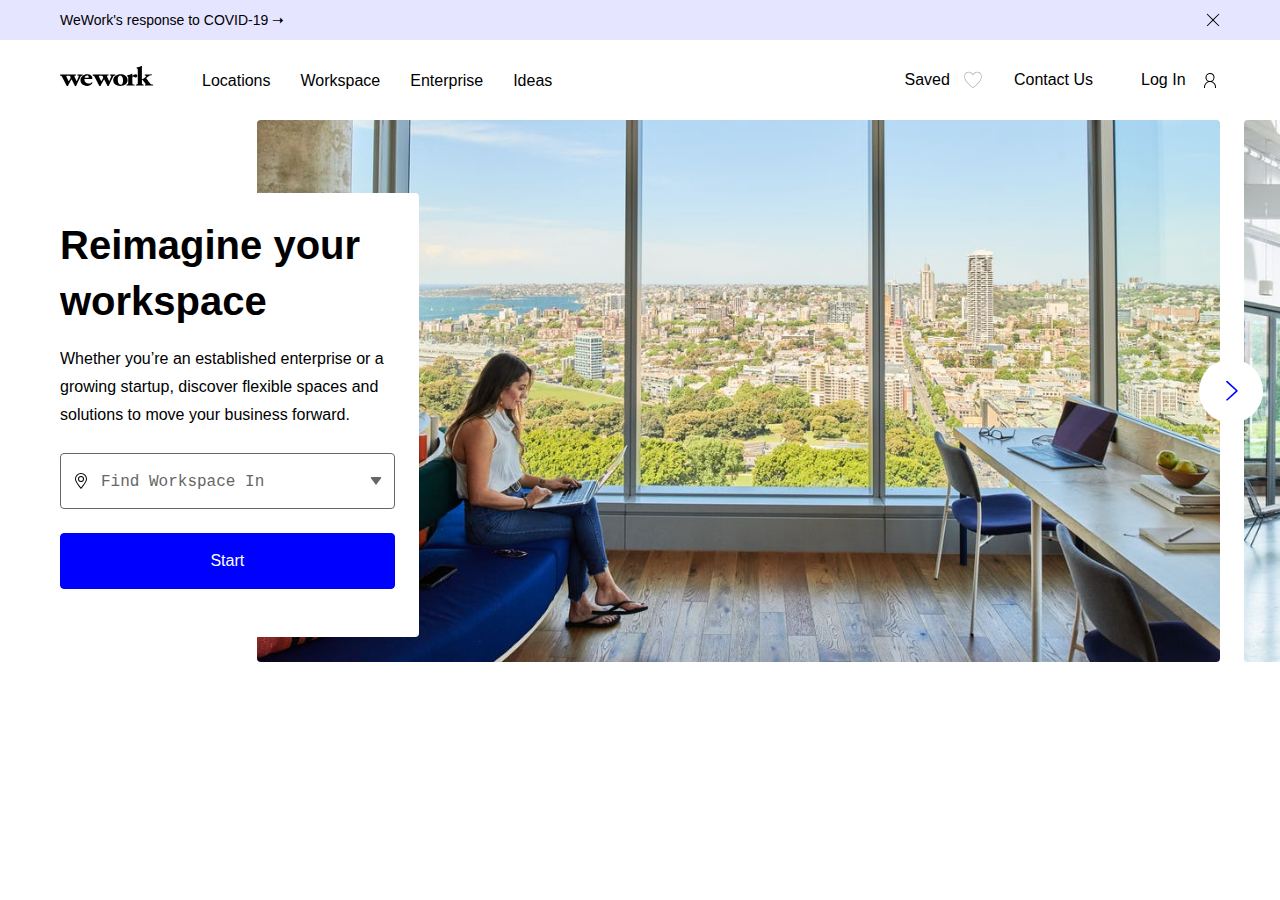
==== commit 7ccbc2a9: "optimizing the code 🦘" ====
--- a/WeWork _ Office Space and Workspace Solutions.html
+++ b/WeWork _ Office Space and Workspace Solutions.html
@@ -7,42 +7,62 @@
   <meta httpequiv="content-type" content="text/html">
 
   <script type="text/javascript" src="./WeWork _ Office Space and Workspace Solutions_files/9c71fe6a53"></script>
+
   <script type="text/javascript"
     src="./WeWork _ Office Space and Workspace Solutions_files/6667d5d3-56b1-4c5e-81d7-11186b289734(1)"></script>
+
   <script type="text/javascript" src="./WeWork _ Office Space and Workspace Solutions_files/get"></script>
+
   <script type="text/javascript" src="./WeWork _ Office Space and Workspace Solutions_files/optout_check"></script>
+
   <script async=""
     src="./WeWork _ Office Space and Workspace Solutions_files/controltag.js.0631b7d64dbbd3656a8b7368ad227a04"></script>
+
   <script async="" src="./WeWork _ Office Space and Workspace Solutions_files/insight.beta.min.js.download"></script>
+
   <script type="text/javascript" async=""
     src="./WeWork _ Office Space and Workspace Solutions_files/cool-2.1.15.min.js.download"></script>
+
   <script type="text/javascript" async="" src="./WeWork _ Office Space and Workspace Solutions_files/2618.js.download">
   </script>
+
   <script id="pdst-capture" async="" src="./WeWork _ Office Space and Workspace Solutions_files/ping.min.js.download">
   </script>
+
   <script type="text/javascript" async=""
     src="./WeWork _ Office Space and Workspace Solutions_files/6si.min.js.download"></script>
+
   <script async="" src="./WeWork _ Office Space and Workspace Solutions_files/uwt.js.download"></script>
+
   <script type="text/javascript" async=""
     src="./WeWork _ Office Space and Workspace Solutions_files/tfbnc9qz6.js.download"></script>
+
   <script type="text/javascript" async=""
     src="./WeWork _ Office Space and Workspace Solutions_files/insight.min.js.download"></script>
+
   <script type="text/javascript" async="" src="./WeWork _ Office Space and Workspace Solutions_files/f.txt"></script>
+
   <script type="text/javascript" async="" src="./WeWork _ Office Space and Workspace Solutions_files/f.txt"></script>
+
   <script async="" src="./WeWork _ Office Space and Workspace Solutions_files/fbevents.js.download"></script>
+
   <script type="text/javascript" async="" src="./WeWork _ Office Space and Workspace Solutions_files/js"></script>
+
   <script src="./WeWork _ Office Space and Workspace Solutions_files/nr-1184.min.js.download"></script>
+
   <script type="text/javascript" async=""
     src="./WeWork _ Office Space and Workspace Solutions_files/analytics.js.download"></script>
+
   <script async="" src="./WeWork _ Office Space and Workspace Solutions_files/prum.min.js.download"></script>
+  
   <script type="text/javascript" async=""
     src="./WeWork _ Office Space and Workspace Solutions_files/heap-1897198508.js.download"></script>
+
   <script type="text/javascript" async="" src="./WeWork _ Office Space and Workspace Solutions_files/gtm.js.download">
   </script>
+
   <script type="text/javascript" async=""
     src="./WeWork _ Office Space and Workspace Solutions_files/analytics.min.js.download"></script>
-
-
 
   <title id="page-title">WeWork | Office Space and Workspace Solutions</title>
 
@@ -330,36 +350,33 @@
   </script>
 
 
-  <script async="" src="./WeWork _ Office Space and Workspace Solutions_files/hotjar-10122.js.download"></script>
   <script charset="utf-8"
     src="./WeWork _ Office Space and Workspace Solutions_files/vendors_access-memberships-main_acquisition-main_all_access-main_awareness-main_brokers-main_buildin_2b76c9bf.9b8f73af91b6877f72cd.chunk.js.download">
   </script>
+
   <script charset="utf-8"
     src="./WeWork _ Office Space and Workspace Solutions_files/vendors_all_access-main_building-main_enterprise-main_home-main_host-event-main_mission-main_partner_05687d31.d1c18319952462d97566.chunk.js.download">
   </script>
+
   <script charset="utf-8"
     src="./WeWork _ Office Space and Workspace Solutions_files/vendors_checkout-main_home-main.c6950e7253cf067a41c6.chunk.js.download">
   </script>
+
   <script charset="utf-8"
     src="./WeWork _ Office Space and Workspace Solutions_files/access-memberships-main_acquisition-main_all_access-main_awareness-main_brokers-main_coming-soon-mai_8ed1ce08.7fc1d2dc5c2920be425a.chunk.js.download">
   </script>
+
   <script charset="utf-8"
     src="./WeWork _ Office Space and Workspace Solutions_files/home-main.dc56dd9d2d0e8a388609.chunk.js.download">
   </script>
+
   <script async="" src="./WeWork _ Office Space and Workspace Solutions_files/modules.5d1cad31427a09b055ed.js.download"
     charset="utf-8"></script>
 
-
-
-
-
-
-  <script src="./WeWork _ Office Space and Workspace Solutions_files/f(1).txt"></script>
-  <script src="./WeWork _ Office Space and Workspace Solutions_files/f(2).txt"></script>
-
 </head>
 
-<body class="js-ray-enable-accessibility" data-new-gr-c-s-check-loaded="14.990.0" data-gr-ext-installed="">
+<body class="js-ray-enable-accessibility">
+
   <div class="wework-alerts-container">
     <div class="wework-page-alert hidden" id="36kwQsGgwJl7eWsm4eTJX8">
       <div class="ray-page-container">
@@ -395,6 +412,7 @@
       </div>
     </div>
   </div>
+
   <nav class="page-nav" dir="ltr">
     <div class="ray-page-container">
       <div class="inner">
@@ -438,6 +456,7 @@
                 </g>
               </g>
             </svg></a> </div>
+
         <div class="menu-wrapper">
           <div class="ray-page-container mobile-menu-item">
             <div class="mobile-menu-header">
@@ -525,8 +544,9 @@
       </div>
     </div>
   </nav>
+
   <div class="notification-card-container hidden">
-    <a aria-label="" class="notification-card" role="link" href="https://www.wework.com/">
+    <a class="notification-card" role="link" href="https://www.wework.com/">
       <div class="notification-card-image-container">
         <div class="ray-image ray-image--1by1">
           <img src="https://www.wework.com/" alt="card graphic">
@@ -560,13 +580,15 @@
     </a>
 
   </div>
-  <div id="home" class="home ray-page-container" dir="ltr">
+
+  <div id="home" class="home ray-page-container">
     <section class="home-hero__section ray-grid">
       <div class="home-hero__mobile-text ray-show-small-mobile ray-grid__cell--span-4 notranslate">
         <h1 class="ray-text--h1">
           Reimagine your workspace
         </h1>
       </div>
+
       <div
         class="home-hero__left-container ray-grid__cell--span-4-desktop ray-grid__cell--span-6-tablet ray-grid__cell--span-4-phone">
         <div class="ray-show-tablet ray-show-desktop notranslate">
@@ -867,40 +889,19 @@
             </button>
           </div>
         </form>
+
       </div>
 
       <div
         class="home-hero__right-container ray-grid__cell--span-10-desktop ray-grid__cell--span-8-tablet ray-grid__cell--span-4-phone notranslate">
-        <div id="" class="home-hero__glide glide glide--ltr glide--slider glide--swipeable we-glide-slider--active"
-          data-name="homepage main slider">
+        <div id="" class="home-hero__glide glide glide--ltr glide--slider glide--swipeable we-glide-slider--active">
           <div class="we-glide-touch-event-interceptor">
             <div data-glide-el="track" class="glide__track">
               <ul class="glide__slides"
                 style="transition: transform 0ms cubic-bezier(0.165, 0.84, 0.44, 1) 0s; width: 5576px; transform: translate3d(0px, 0px, 0px);">
                 <li class="glide__slide glide__slide--active" style="width: 1096px; margin-right: 12px;">
                   <div class="ray-image ray-image--16by9">
-                    <img sizes="(min-width: 1195px) 1096px,
-      (min-width: 600px) 90vw,
-      90vw" srcset="https://ctfassets.imgix.net/vh7r69kgcki3/eXWPjvkhJLHlYF4UXJUwq/c73e6f86bf8a266e498c67ed657630d6/Web_150DPI-191017_20_Level28_View_2771.jpg?auto=format%20compress&amp;fit=crop&amp;q=50&amp;w=150&amp;h=84 150w,
-      https://ctfassets.imgix.net/vh7r69kgcki3/eXWPjvkhJLHlYF4UXJUwq/c73e6f86bf8a266e498c67ed657630d6/Web_150DPI-191017_20_Level28_View_2771.jpg?auto=format%20compress&amp;fit=crop&amp;q=50&amp;w=300&amp;h=169 300w,
-      https://ctfassets.imgix.net/vh7r69kgcki3/eXWPjvkhJLHlYF4UXJUwq/c73e6f86bf8a266e498c67ed657630d6/Web_150DPI-191017_20_Level28_View_2771.jpg?auto=format%20compress&amp;fit=crop&amp;q=50&amp;w=450&amp;h=253 450w,
-      https://ctfassets.imgix.net/vh7r69kgcki3/eXWPjvkhJLHlYF4UXJUwq/c73e6f86bf8a266e498c67ed657630d6/Web_150DPI-191017_20_Level28_View_2771.jpg?auto=format%20compress&amp;fit=crop&amp;q=50&amp;w=600&amp;h=338 600w,
-      https://ctfassets.imgix.net/vh7r69kgcki3/eXWPjvkhJLHlYF4UXJUwq/c73e6f86bf8a266e498c67ed657630d6/Web_150DPI-191017_20_Level28_View_2771.jpg?auto=format%20compress&amp;fit=crop&amp;q=50&amp;w=750&amp;h=422 750w,
-      https://ctfassets.imgix.net/vh7r69kgcki3/eXWPjvkhJLHlYF4UXJUwq/c73e6f86bf8a266e498c67ed657630d6/Web_150DPI-191017_20_Level28_View_2771.jpg?auto=format%20compress&amp;fit=crop&amp;q=50&amp;w=900&amp;h=506 900w,
-      https://ctfassets.imgix.net/vh7r69kgcki3/eXWPjvkhJLHlYF4UXJUwq/c73e6f86bf8a266e498c67ed657630d6/Web_150DPI-191017_20_Level28_View_2771.jpg?auto=format%20compress&amp;fit=crop&amp;q=50&amp;w=1050&amp;h=591 1050w,
-      https://ctfassets.imgix.net/vh7r69kgcki3/eXWPjvkhJLHlYF4UXJUwq/c73e6f86bf8a266e498c67ed657630d6/Web_150DPI-191017_20_Level28_View_2771.jpg?auto=format%20compress&amp;fit=crop&amp;q=50&amp;w=1200&amp;h=675 1200w,
-      https://ctfassets.imgix.net/vh7r69kgcki3/eXWPjvkhJLHlYF4UXJUwq/c73e6f86bf8a266e498c67ed657630d6/Web_150DPI-191017_20_Level28_View_2771.jpg?auto=format%20compress&amp;fit=crop&amp;q=50&amp;w=1350&amp;h=759 1350w,
-      https://ctfassets.imgix.net/vh7r69kgcki3/eXWPjvkhJLHlYF4UXJUwq/c73e6f86bf8a266e498c67ed657630d6/Web_150DPI-191017_20_Level28_View_2771.jpg?auto=format%20compress&amp;fit=crop&amp;q=50&amp;w=1500&amp;h=844 1500w,
-      https://ctfassets.imgix.net/vh7r69kgcki3/eXWPjvkhJLHlYF4UXJUwq/c73e6f86bf8a266e498c67ed657630d6/Web_150DPI-191017_20_Level28_View_2771.jpg?auto=format%20compress&amp;fit=crop&amp;q=50&amp;w=1650&amp;h=928 1650w,
-      https://ctfassets.imgix.net/vh7r69kgcki3/eXWPjvkhJLHlYF4UXJUwq/c73e6f86bf8a266e498c67ed657630d6/Web_150DPI-191017_20_Level28_View_2771.jpg?auto=format%20compress&amp;fit=crop&amp;q=50&amp;w=1800&amp;h=1013 1800w,
-      https://ctfassets.imgix.net/vh7r69kgcki3/eXWPjvkhJLHlYF4UXJUwq/c73e6f86bf8a266e498c67ed657630d6/Web_150DPI-191017_20_Level28_View_2771.jpg?auto=format%20compress&amp;fit=crop&amp;q=50&amp;w=1950&amp;h=1097 1950w,
-      https://ctfassets.imgix.net/vh7r69kgcki3/eXWPjvkhJLHlYF4UXJUwq/c73e6f86bf8a266e498c67ed657630d6/Web_150DPI-191017_20_Level28_View_2771.jpg?auto=format%20compress&amp;fit=crop&amp;q=50&amp;w=2100&amp;h=1181 2100w,
-      https://ctfassets.imgix.net/vh7r69kgcki3/eXWPjvkhJLHlYF4UXJUwq/c73e6f86bf8a266e498c67ed657630d6/Web_150DPI-191017_20_Level28_View_2771.jpg?auto=format%20compress&amp;fit=crop&amp;q=50&amp;w=2250&amp;h=1266 2250w,
-      https://ctfassets.imgix.net/vh7r69kgcki3/eXWPjvkhJLHlYF4UXJUwq/c73e6f86bf8a266e498c67ed657630d6/Web_150DPI-191017_20_Level28_View_2771.jpg?auto=format%20compress&amp;fit=crop&amp;q=50&amp;w=2400&amp;h=1350 2400w,
-      https://ctfassets.imgix.net/vh7r69kgcki3/eXWPjvkhJLHlYF4UXJUwq/c73e6f86bf8a266e498c67ed657630d6/Web_150DPI-191017_20_Level28_View_2771.jpg?auto=format%20compress&amp;fit=crop&amp;q=50&amp;w=2550&amp;h=1434 2550w,
-      https://ctfassets.imgix.net/vh7r69kgcki3/eXWPjvkhJLHlYF4UXJUwq/c73e6f86bf8a266e498c67ed657630d6/Web_150DPI-191017_20_Level28_View_2771.jpg?auto=format%20compress&amp;fit=crop&amp;q=50&amp;w=2700&amp;h=1519 2700w,
-      https://ctfassets.imgix.net/vh7r69kgcki3/eXWPjvkhJLHlYF4UXJUwq/c73e6f86bf8a266e498c67ed657630d6/Web_150DPI-191017_20_Level28_View_2771.jpg?auto=format%20compress&amp;fit=crop&amp;q=50&amp;w=2850&amp;h=1603 2850w,
-      https://ctfassets.imgix.net/vh7r69kgcki3/eXWPjvkhJLHlYF4UXJUwq/c73e6f86bf8a266e498c67ed657630d6/Web_150DPI-191017_20_Level28_View_2771.jpg?auto=format%20compress&amp;fit=crop&amp;q=50&amp;w=3000&amp;h=1688 3000w"
+                    <img sizes="(min-width: 1195px) 1096px, (min-width: 600px) 90vw, 90vw"
                       src="./WeWork _ Office Space and Workspace Solutions_files/Web_150DPI-191017_20_Level28_View_2771.jpg"
                       alt="homepage hero 1">
                   </div>
@@ -910,181 +911,31 @@
                   <div class="ray-image ray-image--16by9">
                     <img sizes="(min-width: 1195px) 1096px,
       (min-width: 600px) 90vw,
-      90vw" srcset="https://ctfassets.imgix.net/vh7r69kgcki3/4Dab4DLfemWorHT001bYeT/48e0fcce77e685917954583e535d0743/Web_150DPI-20150207_WeWork_Covid_Response_366.jpg?auto=format%20compress&amp;fit=crop&amp;q=50&amp;w=150&amp;h=84 150w,
-      https://ctfassets.imgix.net/vh7r69kgcki3/4Dab4DLfemWorHT001bYeT/48e0fcce77e685917954583e535d0743/Web_150DPI-20150207_WeWork_Covid_Response_366.jpg?auto=format%20compress&amp;fit=crop&amp;q=50&amp;w=300&amp;h=169 300w,
-      https://ctfassets.imgix.net/vh7r69kgcki3/4Dab4DLfemWorHT001bYeT/48e0fcce77e685917954583e535d0743/Web_150DPI-20150207_WeWork_Covid_Response_366.jpg?auto=format%20compress&amp;fit=crop&amp;q=50&amp;w=450&amp;h=253 450w,
-      https://ctfassets.imgix.net/vh7r69kgcki3/4Dab4DLfemWorHT001bYeT/48e0fcce77e685917954583e535d0743/Web_150DPI-20150207_WeWork_Covid_Response_366.jpg?auto=format%20compress&amp;fit=crop&amp;q=50&amp;w=600&amp;h=338 600w,
-      https://ctfassets.imgix.net/vh7r69kgcki3/4Dab4DLfemWorHT001bYeT/48e0fcce77e685917954583e535d0743/Web_150DPI-20150207_WeWork_Covid_Response_366.jpg?auto=format%20compress&amp;fit=crop&amp;q=50&amp;w=750&amp;h=422 750w,
-      https://ctfassets.imgix.net/vh7r69kgcki3/4Dab4DLfemWorHT001bYeT/48e0fcce77e685917954583e535d0743/Web_150DPI-20150207_WeWork_Covid_Response_366.jpg?auto=format%20compress&amp;fit=crop&amp;q=50&amp;w=900&amp;h=506 900w,
-      https://ctfassets.imgix.net/vh7r69kgcki3/4Dab4DLfemWorHT001bYeT/48e0fcce77e685917954583e535d0743/Web_150DPI-20150207_WeWork_Covid_Response_366.jpg?auto=format%20compress&amp;fit=crop&amp;q=50&amp;w=1050&amp;h=591 1050w,
-      https://ctfassets.imgix.net/vh7r69kgcki3/4Dab4DLfemWorHT001bYeT/48e0fcce77e685917954583e535d0743/Web_150DPI-20150207_WeWork_Covid_Response_366.jpg?auto=format%20compress&amp;fit=crop&amp;q=50&amp;w=1200&amp;h=675 1200w,
-      https://ctfassets.imgix.net/vh7r69kgcki3/4Dab4DLfemWorHT001bYeT/48e0fcce77e685917954583e535d0743/Web_150DPI-20150207_WeWork_Covid_Response_366.jpg?auto=format%20compress&amp;fit=crop&amp;q=50&amp;w=1350&amp;h=759 1350w,
-      https://ctfassets.imgix.net/vh7r69kgcki3/4Dab4DLfemWorHT001bYeT/48e0fcce77e685917954583e535d0743/Web_150DPI-20150207_WeWork_Covid_Response_366.jpg?auto=format%20compress&amp;fit=crop&amp;q=50&amp;w=1500&amp;h=844 1500w,
-      https://ctfassets.imgix.net/vh7r69kgcki3/4Dab4DLfemWorHT001bYeT/48e0fcce77e685917954583e535d0743/Web_150DPI-20150207_WeWork_Covid_Response_366.jpg?auto=format%20compress&amp;fit=crop&amp;q=50&amp;w=1650&amp;h=928 1650w,
-      https://ctfassets.imgix.net/vh7r69kgcki3/4Dab4DLfemWorHT001bYeT/48e0fcce77e685917954583e535d0743/Web_150DPI-20150207_WeWork_Covid_Response_366.jpg?auto=format%20compress&amp;fit=crop&amp;q=50&amp;w=1800&amp;h=1013 1800w,
-      https://ctfassets.imgix.net/vh7r69kgcki3/4Dab4DLfemWorHT001bYeT/48e0fcce77e685917954583e535d0743/Web_150DPI-20150207_WeWork_Covid_Response_366.jpg?auto=format%20compress&amp;fit=crop&amp;q=50&amp;w=1950&amp;h=1097 1950w,
-      https://ctfassets.imgix.net/vh7r69kgcki3/4Dab4DLfemWorHT001bYeT/48e0fcce77e685917954583e535d0743/Web_150DPI-20150207_WeWork_Covid_Response_366.jpg?auto=format%20compress&amp;fit=crop&amp;q=50&amp;w=2100&amp;h=1181 2100w,
-      https://ctfassets.imgix.net/vh7r69kgcki3/4Dab4DLfemWorHT001bYeT/48e0fcce77e685917954583e535d0743/Web_150DPI-20150207_WeWork_Covid_Response_366.jpg?auto=format%20compress&amp;fit=crop&amp;q=50&amp;w=2250&amp;h=1266 2250w,
-      https://ctfassets.imgix.net/vh7r69kgcki3/4Dab4DLfemWorHT001bYeT/48e0fcce77e685917954583e535d0743/Web_150DPI-20150207_WeWork_Covid_Response_366.jpg?auto=format%20compress&amp;fit=crop&amp;q=50&amp;w=2400&amp;h=1350 2400w,
-      https://ctfassets.imgix.net/vh7r69kgcki3/4Dab4DLfemWorHT001bYeT/48e0fcce77e685917954583e535d0743/Web_150DPI-20150207_WeWork_Covid_Response_366.jpg?auto=format%20compress&amp;fit=crop&amp;q=50&amp;w=2550&amp;h=1434 2550w,
-      https://ctfassets.imgix.net/vh7r69kgcki3/4Dab4DLfemWorHT001bYeT/48e0fcce77e685917954583e535d0743/Web_150DPI-20150207_WeWork_Covid_Response_366.jpg?auto=format%20compress&amp;fit=crop&amp;q=50&amp;w=2700&amp;h=1519 2700w,
-      https://ctfassets.imgix.net/vh7r69kgcki3/4Dab4DLfemWorHT001bYeT/48e0fcce77e685917954583e535d0743/Web_150DPI-20150207_WeWork_Covid_Response_366.jpg?auto=format%20compress&amp;fit=crop&amp;q=50&amp;w=2850&amp;h=1603 2850w,
-      https://ctfassets.imgix.net/vh7r69kgcki3/4Dab4DLfemWorHT001bYeT/48e0fcce77e685917954583e535d0743/Web_150DPI-20150207_WeWork_Covid_Response_366.jpg?auto=format%20compress&amp;fit=crop&amp;q=50&amp;w=3000&amp;h=1688 3000w"
-                      src="./WeWork _ Office Space and Workspace Solutions_files/Web_150DPI-20150207_WeWork_Covid_Response_366.jpg"
+      90vw" src="./WeWork _ Office Space and Workspace Solutions_files/Web_150DPI-20150207_WeWork_Covid_Response_366.jpg"
                       alt="homepage hero 2">
                   </div>
 
                 </li>
                 <li class="glide__slide" style="width: 1096px; margin-left: 12px; margin-right: 12px;">
                   <div class="ray-image ray-image--16by9">
-                    <img sizes="(min-width: 1195px) 1096px,
-      (min-width: 600px) 90vw,
-      90vw" data-srcset="https://ctfassets.imgix.net/vh7r69kgcki3/1PqMvOJcBvq88GvdCoKHFg/ae1fb2746e782f5547302687abe4cbcd/3_Web_150DPI-20180808_WeWork_Ponce_De_Leon_-_Art__Murals_and_Details-1__1_.jpg?auto=format%20compress&amp;fit=crop&amp;q=50&amp;w=150&amp;h=84 150w,
-      https://ctfassets.imgix.net/vh7r69kgcki3/1PqMvOJcBvq88GvdCoKHFg/ae1fb2746e782f5547302687abe4cbcd/3_Web_150DPI-20180808_WeWork_Ponce_De_Leon_-_Art__Murals_and_Details-1__1_.jpg?auto=format%20compress&amp;fit=crop&amp;q=50&amp;w=300&amp;h=169 300w,
-      https://ctfassets.imgix.net/vh7r69kgcki3/1PqMvOJcBvq88GvdCoKHFg/ae1fb2746e782f5547302687abe4cbcd/3_Web_150DPI-20180808_WeWork_Ponce_De_Leon_-_Art__Murals_and_Details-1__1_.jpg?auto=format%20compress&amp;fit=crop&amp;q=50&amp;w=450&amp;h=253 450w,
-      https://ctfassets.imgix.net/vh7r69kgcki3/1PqMvOJcBvq88GvdCoKHFg/ae1fb2746e782f5547302687abe4cbcd/3_Web_150DPI-20180808_WeWork_Ponce_De_Leon_-_Art__Murals_and_Details-1__1_.jpg?auto=format%20compress&amp;fit=crop&amp;q=50&amp;w=600&amp;h=338 600w,
-      https://ctfassets.imgix.net/vh7r69kgcki3/1PqMvOJcBvq88GvdCoKHFg/ae1fb2746e782f5547302687abe4cbcd/3_Web_150DPI-20180808_WeWork_Ponce_De_Leon_-_Art__Murals_and_Details-1__1_.jpg?auto=format%20compress&amp;fit=crop&amp;q=50&amp;w=750&amp;h=422 750w,
-      https://ctfassets.imgix.net/vh7r69kgcki3/1PqMvOJcBvq88GvdCoKHFg/ae1fb2746e782f5547302687abe4cbcd/3_Web_150DPI-20180808_WeWork_Ponce_De_Leon_-_Art__Murals_and_Details-1__1_.jpg?auto=format%20compress&amp;fit=crop&amp;q=50&amp;w=900&amp;h=506 900w,
-      https://ctfassets.imgix.net/vh7r69kgcki3/1PqMvOJcBvq88GvdCoKHFg/ae1fb2746e782f5547302687abe4cbcd/3_Web_150DPI-20180808_WeWork_Ponce_De_Leon_-_Art__Murals_and_Details-1__1_.jpg?auto=format%20compress&amp;fit=crop&amp;q=50&amp;w=1050&amp;h=591 1050w,
-      https://ctfassets.imgix.net/vh7r69kgcki3/1PqMvOJcBvq88GvdCoKHFg/ae1fb2746e782f5547302687abe4cbcd/3_Web_150DPI-20180808_WeWork_Ponce_De_Leon_-_Art__Murals_and_Details-1__1_.jpg?auto=format%20compress&amp;fit=crop&amp;q=50&amp;w=1200&amp;h=675 1200w,
-      https://ctfassets.imgix.net/vh7r69kgcki3/1PqMvOJcBvq88GvdCoKHFg/ae1fb2746e782f5547302687abe4cbcd/3_Web_150DPI-20180808_WeWork_Ponce_De_Leon_-_Art__Murals_and_Details-1__1_.jpg?auto=format%20compress&amp;fit=crop&amp;q=50&amp;w=1350&amp;h=759 1350w,
-      https://ctfassets.imgix.net/vh7r69kgcki3/1PqMvOJcBvq88GvdCoKHFg/ae1fb2746e782f5547302687abe4cbcd/3_Web_150DPI-20180808_WeWork_Ponce_De_Leon_-_Art__Murals_and_Details-1__1_.jpg?auto=format%20compress&amp;fit=crop&amp;q=50&amp;w=1500&amp;h=844 1500w,
-      https://ctfassets.imgix.net/vh7r69kgcki3/1PqMvOJcBvq88GvdCoKHFg/ae1fb2746e782f5547302687abe4cbcd/3_Web_150DPI-20180808_WeWork_Ponce_De_Leon_-_Art__Murals_and_Details-1__1_.jpg?auto=format%20compress&amp;fit=crop&amp;q=50&amp;w=1650&amp;h=928 1650w,
-      https://ctfassets.imgix.net/vh7r69kgcki3/1PqMvOJcBvq88GvdCoKHFg/ae1fb2746e782f5547302687abe4cbcd/3_Web_150DPI-20180808_WeWork_Ponce_De_Leon_-_Art__Murals_and_Details-1__1_.jpg?auto=format%20compress&amp;fit=crop&amp;q=50&amp;w=1800&amp;h=1013 1800w,
-      https://ctfassets.imgix.net/vh7r69kgcki3/1PqMvOJcBvq88GvdCoKHFg/ae1fb2746e782f5547302687abe4cbcd/3_Web_150DPI-20180808_WeWork_Ponce_De_Leon_-_Art__Murals_and_Details-1__1_.jpg?auto=format%20compress&amp;fit=crop&amp;q=50&amp;w=1950&amp;h=1097 1950w,
-      https://ctfassets.imgix.net/vh7r69kgcki3/1PqMvOJcBvq88GvdCoKHFg/ae1fb2746e782f5547302687abe4cbcd/3_Web_150DPI-20180808_WeWork_Ponce_De_Leon_-_Art__Murals_and_Details-1__1_.jpg?auto=format%20compress&amp;fit=crop&amp;q=50&amp;w=2100&amp;h=1181 2100w,
-      https://ctfassets.imgix.net/vh7r69kgcki3/1PqMvOJcBvq88GvdCoKHFg/ae1fb2746e782f5547302687abe4cbcd/3_Web_150DPI-20180808_WeWork_Ponce_De_Leon_-_Art__Murals_and_Details-1__1_.jpg?auto=format%20compress&amp;fit=crop&amp;q=50&amp;w=2250&amp;h=1266 2250w,
-      https://ctfassets.imgix.net/vh7r69kgcki3/1PqMvOJcBvq88GvdCoKHFg/ae1fb2746e782f5547302687abe4cbcd/3_Web_150DPI-20180808_WeWork_Ponce_De_Leon_-_Art__Murals_and_Details-1__1_.jpg?auto=format%20compress&amp;fit=crop&amp;q=50&amp;w=2400&amp;h=1350 2400w,
-      https://ctfassets.imgix.net/vh7r69kgcki3/1PqMvOJcBvq88GvdCoKHFg/ae1fb2746e782f5547302687abe4cbcd/3_Web_150DPI-20180808_WeWork_Ponce_De_Leon_-_Art__Murals_and_Details-1__1_.jpg?auto=format%20compress&amp;fit=crop&amp;q=50&amp;w=2550&amp;h=1434 2550w,
-      https://ctfassets.imgix.net/vh7r69kgcki3/1PqMvOJcBvq88GvdCoKHFg/ae1fb2746e782f5547302687abe4cbcd/3_Web_150DPI-20180808_WeWork_Ponce_De_Leon_-_Art__Murals_and_Details-1__1_.jpg?auto=format%20compress&amp;fit=crop&amp;q=50&amp;w=2700&amp;h=1519 2700w,
-      https://ctfassets.imgix.net/vh7r69kgcki3/1PqMvOJcBvq88GvdCoKHFg/ae1fb2746e782f5547302687abe4cbcd/3_Web_150DPI-20180808_WeWork_Ponce_De_Leon_-_Art__Murals_and_Details-1__1_.jpg?auto=format%20compress&amp;fit=crop&amp;q=50&amp;w=2850&amp;h=1603 2850w,
-      https://ctfassets.imgix.net/vh7r69kgcki3/1PqMvOJcBvq88GvdCoKHFg/ae1fb2746e782f5547302687abe4cbcd/3_Web_150DPI-20180808_WeWork_Ponce_De_Leon_-_Art__Murals_and_Details-1__1_.jpg?auto=format%20compress&amp;fit=crop&amp;q=50&amp;w=3000&amp;h=1688 3000w"
-                      data-src="https://ctfassets.imgix.net/vh7r69kgcki3/1PqMvOJcBvq88GvdCoKHFg/ae1fb2746e782f5547302687abe4cbcd/3_Web_150DPI-20180808_WeWork_Ponce_De_Leon_-_Art__Murals_and_Details-1__1_.jpg?auto=format%20compress&amp;fit=crop&amp;q=50&amp;w=1096&amp;h=617"
-                      alt="homepage hero 3"
-                      src="./WeWork _ Office Space and Workspace Solutions_files/3_Web_150DPI-20180808_WeWork_Ponce_De_Leon_-_Art__Murals_and_Details-1__1_.jpg"
-                      srcset="https://ctfassets.imgix.net/vh7r69kgcki3/1PqMvOJcBvq88GvdCoKHFg/ae1fb2746e782f5547302687abe4cbcd/3_Web_150DPI-20180808_WeWork_Ponce_De_Leon_-_Art__Murals_and_Details-1__1_.jpg?auto=format%20compress&amp;fit=crop&amp;q=50&amp;w=150&amp;h=84 150w,
-      https://ctfassets.imgix.net/vh7r69kgcki3/1PqMvOJcBvq88GvdCoKHFg/ae1fb2746e782f5547302687abe4cbcd/3_Web_150DPI-20180808_WeWork_Ponce_De_Leon_-_Art__Murals_and_Details-1__1_.jpg?auto=format%20compress&amp;fit=crop&amp;q=50&amp;w=300&amp;h=169 300w,
-      https://ctfassets.imgix.net/vh7r69kgcki3/1PqMvOJcBvq88GvdCoKHFg/ae1fb2746e782f5547302687abe4cbcd/3_Web_150DPI-20180808_WeWork_Ponce_De_Leon_-_Art__Murals_and_Details-1__1_.jpg?auto=format%20compress&amp;fit=crop&amp;q=50&amp;w=450&amp;h=253 450w,
-      https://ctfassets.imgix.net/vh7r69kgcki3/1PqMvOJcBvq88GvdCoKHFg/ae1fb2746e782f5547302687abe4cbcd/3_Web_150DPI-20180808_WeWork_Ponce_De_Leon_-_Art__Murals_and_Details-1__1_.jpg?auto=format%20compress&amp;fit=crop&amp;q=50&amp;w=600&amp;h=338 600w,
-      https://ctfassets.imgix.net/vh7r69kgcki3/1PqMvOJcBvq88GvdCoKHFg/ae1fb2746e782f5547302687abe4cbcd/3_Web_150DPI-20180808_WeWork_Ponce_De_Leon_-_Art__Murals_and_Details-1__1_.jpg?auto=format%20compress&amp;fit=crop&amp;q=50&amp;w=750&amp;h=422 750w,
-      https://ctfassets.imgix.net/vh7r69kgcki3/1PqMvOJcBvq88GvdCoKHFg/ae1fb2746e782f5547302687abe4cbcd/3_Web_150DPI-20180808_WeWork_Ponce_De_Leon_-_Art__Murals_and_Details-1__1_.jpg?auto=format%20compress&amp;fit=crop&amp;q=50&amp;w=900&amp;h=506 900w,
-      https://ctfassets.imgix.net/vh7r69kgcki3/1PqMvOJcBvq88GvdCoKHFg/ae1fb2746e782f5547302687abe4cbcd/3_Web_150DPI-20180808_WeWork_Ponce_De_Leon_-_Art__Murals_and_Details-1__1_.jpg?auto=format%20compress&amp;fit=crop&amp;q=50&amp;w=1050&amp;h=591 1050w,
-      https://ctfassets.imgix.net/vh7r69kgcki3/1PqMvOJcBvq88GvdCoKHFg/ae1fb2746e782f5547302687abe4cbcd/3_Web_150DPI-20180808_WeWork_Ponce_De_Leon_-_Art__Murals_and_Details-1__1_.jpg?auto=format%20compress&amp;fit=crop&amp;q=50&amp;w=1200&amp;h=675 1200w,
-      https://ctfassets.imgix.net/vh7r69kgcki3/1PqMvOJcBvq88GvdCoKHFg/ae1fb2746e782f5547302687abe4cbcd/3_Web_150DPI-20180808_WeWork_Ponce_De_Leon_-_Art__Murals_and_Details-1__1_.jpg?auto=format%20compress&amp;fit=crop&amp;q=50&amp;w=1350&amp;h=759 1350w,
-      https://ctfassets.imgix.net/vh7r69kgcki3/1PqMvOJcBvq88GvdCoKHFg/ae1fb2746e782f5547302687abe4cbcd/3_Web_150DPI-20180808_WeWork_Ponce_De_Leon_-_Art__Murals_and_Details-1__1_.jpg?auto=format%20compress&amp;fit=crop&amp;q=50&amp;w=1500&amp;h=844 1500w,
-      https://ctfassets.imgix.net/vh7r69kgcki3/1PqMvOJcBvq88GvdCoKHFg/ae1fb2746e782f5547302687abe4cbcd/3_Web_150DPI-20180808_WeWork_Ponce_De_Leon_-_Art__Murals_and_Details-1__1_.jpg?auto=format%20compress&amp;fit=crop&amp;q=50&amp;w=1650&amp;h=928 1650w,
-      https://ctfassets.imgix.net/vh7r69kgcki3/1PqMvOJcBvq88GvdCoKHFg/ae1fb2746e782f5547302687abe4cbcd/3_Web_150DPI-20180808_WeWork_Ponce_De_Leon_-_Art__Murals_and_Details-1__1_.jpg?auto=format%20compress&amp;fit=crop&amp;q=50&amp;w=1800&amp;h=1013 1800w,
-      https://ctfassets.imgix.net/vh7r69kgcki3/1PqMvOJcBvq88GvdCoKHFg/ae1fb2746e782f5547302687abe4cbcd/3_Web_150DPI-20180808_WeWork_Ponce_De_Leon_-_Art__Murals_and_Details-1__1_.jpg?auto=format%20compress&amp;fit=crop&amp;q=50&amp;w=1950&amp;h=1097 1950w,
-      https://ctfassets.imgix.net/vh7r69kgcki3/1PqMvOJcBvq88GvdCoKHFg/ae1fb2746e782f5547302687abe4cbcd/3_Web_150DPI-20180808_WeWork_Ponce_De_Leon_-_Art__Murals_and_Details-1__1_.jpg?auto=format%20compress&amp;fit=crop&amp;q=50&amp;w=2100&amp;h=1181 2100w,
-      https://ctfassets.imgix.net/vh7r69kgcki3/1PqMvOJcBvq88GvdCoKHFg/ae1fb2746e782f5547302687abe4cbcd/3_Web_150DPI-20180808_WeWork_Ponce_De_Leon_-_Art__Murals_and_Details-1__1_.jpg?auto=format%20compress&amp;fit=crop&amp;q=50&amp;w=2250&amp;h=1266 2250w,
-      https://ctfassets.imgix.net/vh7r69kgcki3/1PqMvOJcBvq88GvdCoKHFg/ae1fb2746e782f5547302687abe4cbcd/3_Web_150DPI-20180808_WeWork_Ponce_De_Leon_-_Art__Murals_and_Details-1__1_.jpg?auto=format%20compress&amp;fit=crop&amp;q=50&amp;w=2400&amp;h=1350 2400w,
-      https://ctfassets.imgix.net/vh7r69kgcki3/1PqMvOJcBvq88GvdCoKHFg/ae1fb2746e782f5547302687abe4cbcd/3_Web_150DPI-20180808_WeWork_Ponce_De_Leon_-_Art__Murals_and_Details-1__1_.jpg?auto=format%20compress&amp;fit=crop&amp;q=50&amp;w=2550&amp;h=1434 2550w,
-      https://ctfassets.imgix.net/vh7r69kgcki3/1PqMvOJcBvq88GvdCoKHFg/ae1fb2746e782f5547302687abe4cbcd/3_Web_150DPI-20180808_WeWork_Ponce_De_Leon_-_Art__Murals_and_Details-1__1_.jpg?auto=format%20compress&amp;fit=crop&amp;q=50&amp;w=2700&amp;h=1519 2700w,
-      https://ctfassets.imgix.net/vh7r69kgcki3/1PqMvOJcBvq88GvdCoKHFg/ae1fb2746e782f5547302687abe4cbcd/3_Web_150DPI-20180808_WeWork_Ponce_De_Leon_-_Art__Murals_and_Details-1__1_.jpg?auto=format%20compress&amp;fit=crop&amp;q=50&amp;w=2850&amp;h=1603 2850w,
-      https://ctfassets.imgix.net/vh7r69kgcki3/1PqMvOJcBvq88GvdCoKHFg/ae1fb2746e782f5547302687abe4cbcd/3_Web_150DPI-20180808_WeWork_Ponce_De_Leon_-_Art__Murals_and_Details-1__1_.jpg?auto=format%20compress&amp;fit=crop&amp;q=50&amp;w=3000&amp;h=1688 3000w"
-                      data-loaded="true" class="loaded">
+                    <img sizes="(min-width: 1195px) 1096px, (min-width: 600px) 90vw, 90vw" alt="homepage hero 3"
+                      src="./WeWork _ Office Space and Workspace Solutions_files/3_Web_150DPI-20180808_WeWork_Ponce_De_Leon_-_Art__Murals_and_Details-1__1_.jpg">
                   </div>
 
                 </li>
                 <li class="glide__slide" style="width: 1096px; margin-left: 12px; margin-right: 12px;">
                   <div class="ray-image ray-image--16by9">
-                    <img sizes="(min-width: 1195px) 1096px,
-      (min-width: 600px) 90vw,
-      90vw" data-srcset="https://ctfassets.imgix.net/vh7r69kgcki3/bG2WJLS04T0epb83FE0vi/d8519d804fe4bdd0356077bed98caf77/Web_150DPI-Prestige_Center_WeWork_Day_10648_Shot_By_Ashish_Sahi.jpg?auto=format%20compress&amp;fit=crop&amp;q=50&amp;w=150&amp;h=84 150w,
-      https://ctfassets.imgix.net/vh7r69kgcki3/bG2WJLS04T0epb83FE0vi/d8519d804fe4bdd0356077bed98caf77/Web_150DPI-Prestige_Center_WeWork_Day_10648_Shot_By_Ashish_Sahi.jpg?auto=format%20compress&amp;fit=crop&amp;q=50&amp;w=300&amp;h=169 300w,
-      https://ctfassets.imgix.net/vh7r69kgcki3/bG2WJLS04T0epb83FE0vi/d8519d804fe4bdd0356077bed98caf77/Web_150DPI-Prestige_Center_WeWork_Day_10648_Shot_By_Ashish_Sahi.jpg?auto=format%20compress&amp;fit=crop&amp;q=50&amp;w=450&amp;h=253 450w,
-      https://ctfassets.imgix.net/vh7r69kgcki3/bG2WJLS04T0epb83FE0vi/d8519d804fe4bdd0356077bed98caf77/Web_150DPI-Prestige_Center_WeWork_Day_10648_Shot_By_Ashish_Sahi.jpg?auto=format%20compress&amp;fit=crop&amp;q=50&amp;w=600&amp;h=338 600w,
-      https://ctfassets.imgix.net/vh7r69kgcki3/bG2WJLS04T0epb83FE0vi/d8519d804fe4bdd0356077bed98caf77/Web_150DPI-Prestige_Center_WeWork_Day_10648_Shot_By_Ashish_Sahi.jpg?auto=format%20compress&amp;fit=crop&amp;q=50&amp;w=750&amp;h=422 750w,
-      https://ctfassets.imgix.net/vh7r69kgcki3/bG2WJLS04T0epb83FE0vi/d8519d804fe4bdd0356077bed98caf77/Web_150DPI-Prestige_Center_WeWork_Day_10648_Shot_By_Ashish_Sahi.jpg?auto=format%20compress&amp;fit=crop&amp;q=50&amp;w=900&amp;h=506 900w,
-      https://ctfassets.imgix.net/vh7r69kgcki3/bG2WJLS04T0epb83FE0vi/d8519d804fe4bdd0356077bed98caf77/Web_150DPI-Prestige_Center_WeWork_Day_10648_Shot_By_Ashish_Sahi.jpg?auto=format%20compress&amp;fit=crop&amp;q=50&amp;w=1050&amp;h=591 1050w,
-      https://ctfassets.imgix.net/vh7r69kgcki3/bG2WJLS04T0epb83FE0vi/d8519d804fe4bdd0356077bed98caf77/Web_150DPI-Prestige_Center_WeWork_Day_10648_Shot_By_Ashish_Sahi.jpg?auto=format%20compress&amp;fit=crop&amp;q=50&amp;w=1200&amp;h=675 1200w,
-      https://ctfassets.imgix.net/vh7r69kgcki3/bG2WJLS04T0epb83FE0vi/d8519d804fe4bdd0356077bed98caf77/Web_150DPI-Prestige_Center_WeWork_Day_10648_Shot_By_Ashish_Sahi.jpg?auto=format%20compress&amp;fit=crop&amp;q=50&amp;w=1350&amp;h=759 1350w,
-      https://ctfassets.imgix.net/vh7r69kgcki3/bG2WJLS04T0epb83FE0vi/d8519d804fe4bdd0356077bed98caf77/Web_150DPI-Prestige_Center_WeWork_Day_10648_Shot_By_Ashish_Sahi.jpg?auto=format%20compress&amp;fit=crop&amp;q=50&amp;w=1500&amp;h=844 1500w,
-      https://ctfassets.imgix.net/vh7r69kgcki3/bG2WJLS04T0epb83FE0vi/d8519d804fe4bdd0356077bed98caf77/Web_150DPI-Prestige_Center_WeWork_Day_10648_Shot_By_Ashish_Sahi.jpg?auto=format%20compress&amp;fit=crop&amp;q=50&amp;w=1650&amp;h=928 1650w,
-      https://ctfassets.imgix.net/vh7r69kgcki3/bG2WJLS04T0epb83FE0vi/d8519d804fe4bdd0356077bed98caf77/Web_150DPI-Prestige_Center_WeWork_Day_10648_Shot_By_Ashish_Sahi.jpg?auto=format%20compress&amp;fit=crop&amp;q=50&amp;w=1800&amp;h=1013 1800w,
-      https://ctfassets.imgix.net/vh7r69kgcki3/bG2WJLS04T0epb83FE0vi/d8519d804fe4bdd0356077bed98caf77/Web_150DPI-Prestige_Center_WeWork_Day_10648_Shot_By_Ashish_Sahi.jpg?auto=format%20compress&amp;fit=crop&amp;q=50&amp;w=1950&amp;h=1097 1950w,
-      https://ctfassets.imgix.net/vh7r69kgcki3/bG2WJLS04T0epb83FE0vi/d8519d804fe4bdd0356077bed98caf77/Web_150DPI-Prestige_Center_WeWork_Day_10648_Shot_By_Ashish_Sahi.jpg?auto=format%20compress&amp;fit=crop&amp;q=50&amp;w=2100&amp;h=1181 2100w,
-      https://ctfassets.imgix.net/vh7r69kgcki3/bG2WJLS04T0epb83FE0vi/d8519d804fe4bdd0356077bed98caf77/Web_150DPI-Prestige_Center_WeWork_Day_10648_Shot_By_Ashish_Sahi.jpg?auto=format%20compress&amp;fit=crop&amp;q=50&amp;w=2250&amp;h=1266 2250w,
-      https://ctfassets.imgix.net/vh7r69kgcki3/bG2WJLS04T0epb83FE0vi/d8519d804fe4bdd0356077bed98caf77/Web_150DPI-Prestige_Center_WeWork_Day_10648_Shot_By_Ashish_Sahi.jpg?auto=format%20compress&amp;fit=crop&amp;q=50&amp;w=2400&amp;h=1350 2400w,
-      https://ctfassets.imgix.net/vh7r69kgcki3/bG2WJLS04T0epb83FE0vi/d8519d804fe4bdd0356077bed98caf77/Web_150DPI-Prestige_Center_WeWork_Day_10648_Shot_By_Ashish_Sahi.jpg?auto=format%20compress&amp;fit=crop&amp;q=50&amp;w=2550&amp;h=1434 2550w,
-      https://ctfassets.imgix.net/vh7r69kgcki3/bG2WJLS04T0epb83FE0vi/d8519d804fe4bdd0356077bed98caf77/Web_150DPI-Prestige_Center_WeWork_Day_10648_Shot_By_Ashish_Sahi.jpg?auto=format%20compress&amp;fit=crop&amp;q=50&amp;w=2700&amp;h=1519 2700w,
-      https://ctfassets.imgix.net/vh7r69kgcki3/bG2WJLS04T0epb83FE0vi/d8519d804fe4bdd0356077bed98caf77/Web_150DPI-Prestige_Center_WeWork_Day_10648_Shot_By_Ashish_Sahi.jpg?auto=format%20compress&amp;fit=crop&amp;q=50&amp;w=2850&amp;h=1603 2850w,
-      https://ctfassets.imgix.net/vh7r69kgcki3/bG2WJLS04T0epb83FE0vi/d8519d804fe4bdd0356077bed98caf77/Web_150DPI-Prestige_Center_WeWork_Day_10648_Shot_By_Ashish_Sahi.jpg?auto=format%20compress&amp;fit=crop&amp;q=50&amp;w=3000&amp;h=1688 3000w"
-                      data-src="https://ctfassets.imgix.net/vh7r69kgcki3/bG2WJLS04T0epb83FE0vi/d8519d804fe4bdd0356077bed98caf77/Web_150DPI-Prestige_Center_WeWork_Day_10648_Shot_By_Ashish_Sahi.jpg?auto=format%20compress&amp;fit=crop&amp;q=50&amp;w=1096&amp;h=617"
-                      alt="homepage hero 4"
+                    <img sizes="(min-width: 1195px) 1096px, (min-width: 600px) 90vw, 90vw" alt="homepage hero 4"
                       src="./WeWork _ Office Space and Workspace Solutions_files/Web_150DPI-Prestige_Center_WeWork_Day_10648_Shot_By_Ashish_Sahi.jpg"
-                      srcset="https://ctfassets.imgix.net/vh7r69kgcki3/bG2WJLS04T0epb83FE0vi/d8519d804fe4bdd0356077bed98caf77/Web_150DPI-Prestige_Center_WeWork_Day_10648_Shot_By_Ashish_Sahi.jpg?auto=format%20compress&amp;fit=crop&amp;q=50&amp;w=150&amp;h=84 150w,
-      https://ctfassets.imgix.net/vh7r69kgcki3/bG2WJLS04T0epb83FE0vi/d8519d804fe4bdd0356077bed98caf77/Web_150DPI-Prestige_Center_WeWork_Day_10648_Shot_By_Ashish_Sahi.jpg?auto=format%20compress&amp;fit=crop&amp;q=50&amp;w=300&amp;h=169 300w,
-      https://ctfassets.imgix.net/vh7r69kgcki3/bG2WJLS04T0epb83FE0vi/d8519d804fe4bdd0356077bed98caf77/Web_150DPI-Prestige_Center_WeWork_Day_10648_Shot_By_Ashish_Sahi.jpg?auto=format%20compress&amp;fit=crop&amp;q=50&amp;w=450&amp;h=253 450w,
-      https://ctfassets.imgix.net/vh7r69kgcki3/bG2WJLS04T0epb83FE0vi/d8519d804fe4bdd0356077bed98caf77/Web_150DPI-Prestige_Center_WeWork_Day_10648_Shot_By_Ashish_Sahi.jpg?auto=format%20compress&amp;fit=crop&amp;q=50&amp;w=600&amp;h=338 600w,
-      https://ctfassets.imgix.net/vh7r69kgcki3/bG2WJLS04T0epb83FE0vi/d8519d804fe4bdd0356077bed98caf77/Web_150DPI-Prestige_Center_WeWork_Day_10648_Shot_By_Ashish_Sahi.jpg?auto=format%20compress&amp;fit=crop&amp;q=50&amp;w=750&amp;h=422 750w,
-      https://ctfassets.imgix.net/vh7r69kgcki3/bG2WJLS04T0epb83FE0vi/d8519d804fe4bdd0356077bed98caf77/Web_150DPI-Prestige_Center_WeWork_Day_10648_Shot_By_Ashish_Sahi.jpg?auto=format%20compress&amp;fit=crop&amp;q=50&amp;w=900&amp;h=506 900w,
-      https://ctfassets.imgix.net/vh7r69kgcki3/bG2WJLS04T0epb83FE0vi/d8519d804fe4bdd0356077bed98caf77/Web_150DPI-Prestige_Center_WeWork_Day_10648_Shot_By_Ashish_Sahi.jpg?auto=format%20compress&amp;fit=crop&amp;q=50&amp;w=1050&amp;h=591 1050w,
-      https://ctfassets.imgix.net/vh7r69kgcki3/bG2WJLS04T0epb83FE0vi/d8519d804fe4bdd0356077bed98caf77/Web_150DPI-Prestige_Center_WeWork_Day_10648_Shot_By_Ashish_Sahi.jpg?auto=format%20compress&amp;fit=crop&amp;q=50&amp;w=1200&amp;h=675 1200w,
-      https://ctfassets.imgix.net/vh7r69kgcki3/bG2WJLS04T0epb83FE0vi/d8519d804fe4bdd0356077bed98caf77/Web_150DPI-Prestige_Center_WeWork_Day_10648_Shot_By_Ashish_Sahi.jpg?auto=format%20compress&amp;fit=crop&amp;q=50&amp;w=1350&amp;h=759 1350w,
-      https://ctfassets.imgix.net/vh7r69kgcki3/bG2WJLS04T0epb83FE0vi/d8519d804fe4bdd0356077bed98caf77/Web_150DPI-Prestige_Center_WeWork_Day_10648_Shot_By_Ashish_Sahi.jpg?auto=format%20compress&amp;fit=crop&amp;q=50&amp;w=1500&amp;h=844 1500w,
-      https://ctfassets.imgix.net/vh7r69kgcki3/bG2WJLS04T0epb83FE0vi/d8519d804fe4bdd0356077bed98caf77/Web_150DPI-Prestige_Center_WeWork_Day_10648_Shot_By_Ashish_Sahi.jpg?auto=format%20compress&amp;fit=crop&amp;q=50&amp;w=1650&amp;h=928 1650w,
-      https://ctfassets.imgix.net/vh7r69kgcki3/bG2WJLS04T0epb83FE0vi/d8519d804fe4bdd0356077bed98caf77/Web_150DPI-Prestige_Center_WeWork_Day_10648_Shot_By_Ashish_Sahi.jpg?auto=format%20compress&amp;fit=crop&amp;q=50&amp;w=1800&amp;h=1013 1800w,
-      https://ctfassets.imgix.net/vh7r69kgcki3/bG2WJLS04T0epb83FE0vi/d8519d804fe4bdd0356077bed98caf77/Web_150DPI-Prestige_Center_WeWork_Day_10648_Shot_By_Ashish_Sahi.jpg?auto=format%20compress&amp;fit=crop&amp;q=50&amp;w=1950&amp;h=1097 1950w,
-      https://ctfassets.imgix.net/vh7r69kgcki3/bG2WJLS04T0epb83FE0vi/d8519d804fe4bdd0356077bed98caf77/Web_150DPI-Prestige_Center_WeWork_Day_10648_Shot_By_Ashish_Sahi.jpg?auto=format%20compress&amp;fit=crop&amp;q=50&amp;w=2100&amp;h=1181 2100w,
-      https://ctfassets.imgix.net/vh7r69kgcki3/bG2WJLS04T0epb83FE0vi/d8519d804fe4bdd0356077bed98caf77/Web_150DPI-Prestige_Center_WeWork_Day_10648_Shot_By_Ashish_Sahi.jpg?auto=format%20compress&amp;fit=crop&amp;q=50&amp;w=2250&amp;h=1266 2250w,
-      https://ctfassets.imgix.net/vh7r69kgcki3/bG2WJLS04T0epb83FE0vi/d8519d804fe4bdd0356077bed98caf77/Web_150DPI-Prestige_Center_WeWork_Day_10648_Shot_By_Ashish_Sahi.jpg?auto=format%20compress&amp;fit=crop&amp;q=50&amp;w=2400&amp;h=1350 2400w,
-      https://ctfassets.imgix.net/vh7r69kgcki3/bG2WJLS04T0epb83FE0vi/d8519d804fe4bdd0356077bed98caf77/Web_150DPI-Prestige_Center_WeWork_Day_10648_Shot_By_Ashish_Sahi.jpg?auto=format%20compress&amp;fit=crop&amp;q=50&amp;w=2550&amp;h=1434 2550w,
-      https://ctfassets.imgix.net/vh7r69kgcki3/bG2WJLS04T0epb83FE0vi/d8519d804fe4bdd0356077bed98caf77/Web_150DPI-Prestige_Center_WeWork_Day_10648_Shot_By_Ashish_Sahi.jpg?auto=format%20compress&amp;fit=crop&amp;q=50&amp;w=2700&amp;h=1519 2700w,
-      https://ctfassets.imgix.net/vh7r69kgcki3/bG2WJLS04T0epb83FE0vi/d8519d804fe4bdd0356077bed98caf77/Web_150DPI-Prestige_Center_WeWork_Day_10648_Shot_By_Ashish_Sahi.jpg?auto=format%20compress&amp;fit=crop&amp;q=50&amp;w=2850&amp;h=1603 2850w,
-      https://ctfassets.imgix.net/vh7r69kgcki3/bG2WJLS04T0epb83FE0vi/d8519d804fe4bdd0356077bed98caf77/Web_150DPI-Prestige_Center_WeWork_Day_10648_Shot_By_Ashish_Sahi.jpg?auto=format%20compress&amp;fit=crop&amp;q=50&amp;w=3000&amp;h=1688 3000w"
-                      data-loaded="true" class="loaded">
+                      class="loaded">
                   </div>
 
                 </li>
                 <li class="glide__slide" style="width: 1096px; margin-left: 12px;">
                   <div class="ray-image ray-image--16by9">
-                    <img sizes="(min-width: 1195px) 1096px,
-      (min-width: 600px) 90vw,
-      90vw" data-srcset="https://ctfassets.imgix.net/vh7r69kgcki3/2AgRSoKAOZDrMG8SGo5sB7/58fc3a03b327cc325753916f9cb0ad66/Web_150DPI-WEWORK_IRVINE_025.jpg?auto=format%20compress&amp;fit=crop&amp;q=50&amp;w=150&amp;h=84 150w,
-      https://ctfassets.imgix.net/vh7r69kgcki3/2AgRSoKAOZDrMG8SGo5sB7/58fc3a03b327cc325753916f9cb0ad66/Web_150DPI-WEWORK_IRVINE_025.jpg?auto=format%20compress&amp;fit=crop&amp;q=50&amp;w=300&amp;h=169 300w,
-      https://ctfassets.imgix.net/vh7r69kgcki3/2AgRSoKAOZDrMG8SGo5sB7/58fc3a03b327cc325753916f9cb0ad66/Web_150DPI-WEWORK_IRVINE_025.jpg?auto=format%20compress&amp;fit=crop&amp;q=50&amp;w=450&amp;h=253 450w,
-      https://ctfassets.imgix.net/vh7r69kgcki3/2AgRSoKAOZDrMG8SGo5sB7/58fc3a03b327cc325753916f9cb0ad66/Web_150DPI-WEWORK_IRVINE_025.jpg?auto=format%20compress&amp;fit=crop&amp;q=50&amp;w=600&amp;h=338 600w,
-      https://ctfassets.imgix.net/vh7r69kgcki3/2AgRSoKAOZDrMG8SGo5sB7/58fc3a03b327cc325753916f9cb0ad66/Web_150DPI-WEWORK_IRVINE_025.jpg?auto=format%20compress&amp;fit=crop&amp;q=50&amp;w=750&amp;h=422 750w,
-      https://ctfassets.imgix.net/vh7r69kgcki3/2AgRSoKAOZDrMG8SGo5sB7/58fc3a03b327cc325753916f9cb0ad66/Web_150DPI-WEWORK_IRVINE_025.jpg?auto=format%20compress&amp;fit=crop&amp;q=50&amp;w=900&amp;h=506 900w,
-      https://ctfassets.imgix.net/vh7r69kgcki3/2AgRSoKAOZDrMG8SGo5sB7/58fc3a03b327cc325753916f9cb0ad66/Web_150DPI-WEWORK_IRVINE_025.jpg?auto=format%20compress&amp;fit=crop&amp;q=50&amp;w=1050&amp;h=591 1050w,
-      https://ctfassets.imgix.net/vh7r69kgcki3/2AgRSoKAOZDrMG8SGo5sB7/58fc3a03b327cc325753916f9cb0ad66/Web_150DPI-WEWORK_IRVINE_025.jpg?auto=format%20compress&amp;fit=crop&amp;q=50&amp;w=1200&amp;h=675 1200w,
-      https://ctfassets.imgix.net/vh7r69kgcki3/2AgRSoKAOZDrMG8SGo5sB7/58fc3a03b327cc325753916f9cb0ad66/Web_150DPI-WEWORK_IRVINE_025.jpg?auto=format%20compress&amp;fit=crop&amp;q=50&amp;w=1350&amp;h=759 1350w,
-      https://ctfassets.imgix.net/vh7r69kgcki3/2AgRSoKAOZDrMG8SGo5sB7/58fc3a03b327cc325753916f9cb0ad66/Web_150DPI-WEWORK_IRVINE_025.jpg?auto=format%20compress&amp;fit=crop&amp;q=50&amp;w=1500&amp;h=844 1500w,
-      https://ctfassets.imgix.net/vh7r69kgcki3/2AgRSoKAOZDrMG8SGo5sB7/58fc3a03b327cc325753916f9cb0ad66/Web_150DPI-WEWORK_IRVINE_025.jpg?auto=format%20compress&amp;fit=crop&amp;q=50&amp;w=1650&amp;h=928 1650w,
-      https://ctfassets.imgix.net/vh7r69kgcki3/2AgRSoKAOZDrMG8SGo5sB7/58fc3a03b327cc325753916f9cb0ad66/Web_150DPI-WEWORK_IRVINE_025.jpg?auto=format%20compress&amp;fit=crop&amp;q=50&amp;w=1800&amp;h=1013 1800w,
-      https://ctfassets.imgix.net/vh7r69kgcki3/2AgRSoKAOZDrMG8SGo5sB7/58fc3a03b327cc325753916f9cb0ad66/Web_150DPI-WEWORK_IRVINE_025.jpg?auto=format%20compress&amp;fit=crop&amp;q=50&amp;w=1950&amp;h=1097 1950w,
-      https://ctfassets.imgix.net/vh7r69kgcki3/2AgRSoKAOZDrMG8SGo5sB7/58fc3a03b327cc325753916f9cb0ad66/Web_150DPI-WEWORK_IRVINE_025.jpg?auto=format%20compress&amp;fit=crop&amp;q=50&amp;w=2100&amp;h=1181 2100w,
-      https://ctfassets.imgix.net/vh7r69kgcki3/2AgRSoKAOZDrMG8SGo5sB7/58fc3a03b327cc325753916f9cb0ad66/Web_150DPI-WEWORK_IRVINE_025.jpg?auto=format%20compress&amp;fit=crop&amp;q=50&amp;w=2250&amp;h=1266 2250w,
-      https://ctfassets.imgix.net/vh7r69kgcki3/2AgRSoKAOZDrMG8SGo5sB7/58fc3a03b327cc325753916f9cb0ad66/Web_150DPI-WEWORK_IRVINE_025.jpg?auto=format%20compress&amp;fit=crop&amp;q=50&amp;w=2400&amp;h=1350 2400w,
-      https://ctfassets.imgix.net/vh7r69kgcki3/2AgRSoKAOZDrMG8SGo5sB7/58fc3a03b327cc325753916f9cb0ad66/Web_150DPI-WEWORK_IRVINE_025.jpg?auto=format%20compress&amp;fit=crop&amp;q=50&amp;w=2550&amp;h=1434 2550w,
-      https://ctfassets.imgix.net/vh7r69kgcki3/2AgRSoKAOZDrMG8SGo5sB7/58fc3a03b327cc325753916f9cb0ad66/Web_150DPI-WEWORK_IRVINE_025.jpg?auto=format%20compress&amp;fit=crop&amp;q=50&amp;w=2700&amp;h=1519 2700w,
-      https://ctfassets.imgix.net/vh7r69kgcki3/2AgRSoKAOZDrMG8SGo5sB7/58fc3a03b327cc325753916f9cb0ad66/Web_150DPI-WEWORK_IRVINE_025.jpg?auto=format%20compress&amp;fit=crop&amp;q=50&amp;w=2850&amp;h=1603 2850w,
-      https://ctfassets.imgix.net/vh7r69kgcki3/2AgRSoKAOZDrMG8SGo5sB7/58fc3a03b327cc325753916f9cb0ad66/Web_150DPI-WEWORK_IRVINE_025.jpg?auto=format%20compress&amp;fit=crop&amp;q=50&amp;w=3000&amp;h=1688 3000w"
-                      data-src="https://ctfassets.imgix.net/vh7r69kgcki3/2AgRSoKAOZDrMG8SGo5sB7/58fc3a03b327cc325753916f9cb0ad66/Web_150DPI-WEWORK_IRVINE_025.jpg?auto=format%20compress&amp;fit=crop&amp;q=50&amp;w=1096&amp;h=617"
-                      alt="homepage hero 5"
+                    <img sizes="(min-width: 1195px) 1096px, (min-width: 600px) 90vw, 90vw" alt="homepage hero 5"
                       src="./WeWork _ Office Space and Workspace Solutions_files/Web_150DPI-WEWORK_IRVINE_025.jpg"
-                      srcset="https://ctfassets.imgix.net/vh7r69kgcki3/2AgRSoKAOZDrMG8SGo5sB7/58fc3a03b327cc325753916f9cb0ad66/Web_150DPI-WEWORK_IRVINE_025.jpg?auto=format%20compress&amp;fit=crop&amp;q=50&amp;w=150&amp;h=84 150w,
-      https://ctfassets.imgix.net/vh7r69kgcki3/2AgRSoKAOZDrMG8SGo5sB7/58fc3a03b327cc325753916f9cb0ad66/Web_150DPI-WEWORK_IRVINE_025.jpg?auto=format%20compress&amp;fit=crop&amp;q=50&amp;w=300&amp;h=169 300w,
-      https://ctfassets.imgix.net/vh7r69kgcki3/2AgRSoKAOZDrMG8SGo5sB7/58fc3a03b327cc325753916f9cb0ad66/Web_150DPI-WEWORK_IRVINE_025.jpg?auto=format%20compress&amp;fit=crop&amp;q=50&amp;w=450&amp;h=253 450w,
-      https://ctfassets.imgix.net/vh7r69kgcki3/2AgRSoKAOZDrMG8SGo5sB7/58fc3a03b327cc325753916f9cb0ad66/Web_150DPI-WEWORK_IRVINE_025.jpg?auto=format%20compress&amp;fit=crop&amp;q=50&amp;w=600&amp;h=338 600w,
-      https://ctfassets.imgix.net/vh7r69kgcki3/2AgRSoKAOZDrMG8SGo5sB7/58fc3a03b327cc325753916f9cb0ad66/Web_150DPI-WEWORK_IRVINE_025.jpg?auto=format%20compress&amp;fit=crop&amp;q=50&amp;w=750&amp;h=422 750w,
-      https://ctfassets.imgix.net/vh7r69kgcki3/2AgRSoKAOZDrMG8SGo5sB7/58fc3a03b327cc325753916f9cb0ad66/Web_150DPI-WEWORK_IRVINE_025.jpg?auto=format%20compress&amp;fit=crop&amp;q=50&amp;w=900&amp;h=506 900w,
-      https://ctfassets.imgix.net/vh7r69kgcki3/2AgRSoKAOZDrMG8SGo5sB7/58fc3a03b327cc325753916f9cb0ad66/Web_150DPI-WEWORK_IRVINE_025.jpg?auto=format%20compress&amp;fit=crop&amp;q=50&amp;w=1050&amp;h=591 1050w,
-      https://ctfassets.imgix.net/vh7r69kgcki3/2AgRSoKAOZDrMG8SGo5sB7/58fc3a03b327cc325753916f9cb0ad66/Web_150DPI-WEWORK_IRVINE_025.jpg?auto=format%20compress&amp;fit=crop&amp;q=50&amp;w=1200&amp;h=675 1200w,
-      https://ctfassets.imgix.net/vh7r69kgcki3/2AgRSoKAOZDrMG8SGo5sB7/58fc3a03b327cc325753916f9cb0ad66/Web_150DPI-WEWORK_IRVINE_025.jpg?auto=format%20compress&amp;fit=crop&amp;q=50&amp;w=1350&amp;h=759 1350w,
-      https://ctfassets.imgix.net/vh7r69kgcki3/2AgRSoKAOZDrMG8SGo5sB7/58fc3a03b327cc325753916f9cb0ad66/Web_150DPI-WEWORK_IRVINE_025.jpg?auto=format%20compress&amp;fit=crop&amp;q=50&amp;w=1500&amp;h=844 1500w,
-      https://ctfassets.imgix.net/vh7r69kgcki3/2AgRSoKAOZDrMG8SGo5sB7/58fc3a03b327cc325753916f9cb0ad66/Web_150DPI-WEWORK_IRVINE_025.jpg?auto=format%20compress&amp;fit=crop&amp;q=50&amp;w=1650&amp;h=928 1650w,
-      https://ctfassets.imgix.net/vh7r69kgcki3/2AgRSoKAOZDrMG8SGo5sB7/58fc3a03b327cc325753916f9cb0ad66/Web_150DPI-WEWORK_IRVINE_025.jpg?auto=format%20compress&amp;fit=crop&amp;q=50&amp;w=1800&amp;h=1013 1800w,
-      https://ctfassets.imgix.net/vh7r69kgcki3/2AgRSoKAOZDrMG8SGo5sB7/58fc3a03b327cc325753916f9cb0ad66/Web_150DPI-WEWORK_IRVINE_025.jpg?auto=format%20compress&amp;fit=crop&amp;q=50&amp;w=1950&amp;h=1097 1950w,
-      https://ctfassets.imgix.net/vh7r69kgcki3/2AgRSoKAOZDrMG8SGo5sB7/58fc3a03b327cc325753916f9cb0ad66/Web_150DPI-WEWORK_IRVINE_025.jpg?auto=format%20compress&amp;fit=crop&amp;q=50&amp;w=2100&amp;h=1181 2100w,
-      https://ctfassets.imgix.net/vh7r69kgcki3/2AgRSoKAOZDrMG8SGo5sB7/58fc3a03b327cc325753916f9cb0ad66/Web_150DPI-WEWORK_IRVINE_025.jpg?auto=format%20compress&amp;fit=crop&amp;q=50&amp;w=2250&amp;h=1266 2250w,
-      https://ctfassets.imgix.net/vh7r69kgcki3/2AgRSoKAOZDrMG8SGo5sB7/58fc3a03b327cc325753916f9cb0ad66/Web_150DPI-WEWORK_IRVINE_025.jpg?auto=format%20compress&amp;fit=crop&amp;q=50&amp;w=2400&amp;h=1350 2400w,
-      https://ctfassets.imgix.net/vh7r69kgcki3/2AgRSoKAOZDrMG8SGo5sB7/58fc3a03b327cc325753916f9cb0ad66/Web_150DPI-WEWORK_IRVINE_025.jpg?auto=format%20compress&amp;fit=crop&amp;q=50&amp;w=2550&amp;h=1434 2550w,
-      https://ctfassets.imgix.net/vh7r69kgcki3/2AgRSoKAOZDrMG8SGo5sB7/58fc3a03b327cc325753916f9cb0ad66/Web_150DPI-WEWORK_IRVINE_025.jpg?auto=format%20compress&amp;fit=crop&amp;q=50&amp;w=2700&amp;h=1519 2700w,
-      https://ctfassets.imgix.net/vh7r69kgcki3/2AgRSoKAOZDrMG8SGo5sB7/58fc3a03b327cc325753916f9cb0ad66/Web_150DPI-WEWORK_IRVINE_025.jpg?auto=format%20compress&amp;fit=crop&amp;q=50&amp;w=2850&amp;h=1603 2850w,
-      https://ctfassets.imgix.net/vh7r69kgcki3/2AgRSoKAOZDrMG8SGo5sB7/58fc3a03b327cc325753916f9cb0ad66/Web_150DPI-WEWORK_IRVINE_025.jpg?auto=format%20compress&amp;fit=crop&amp;q=50&amp;w=3000&amp;h=1688 3000w"
-                      data-loaded="true" class="loaded">
+                      class="loaded">
                   </div>
 
                 </li>
